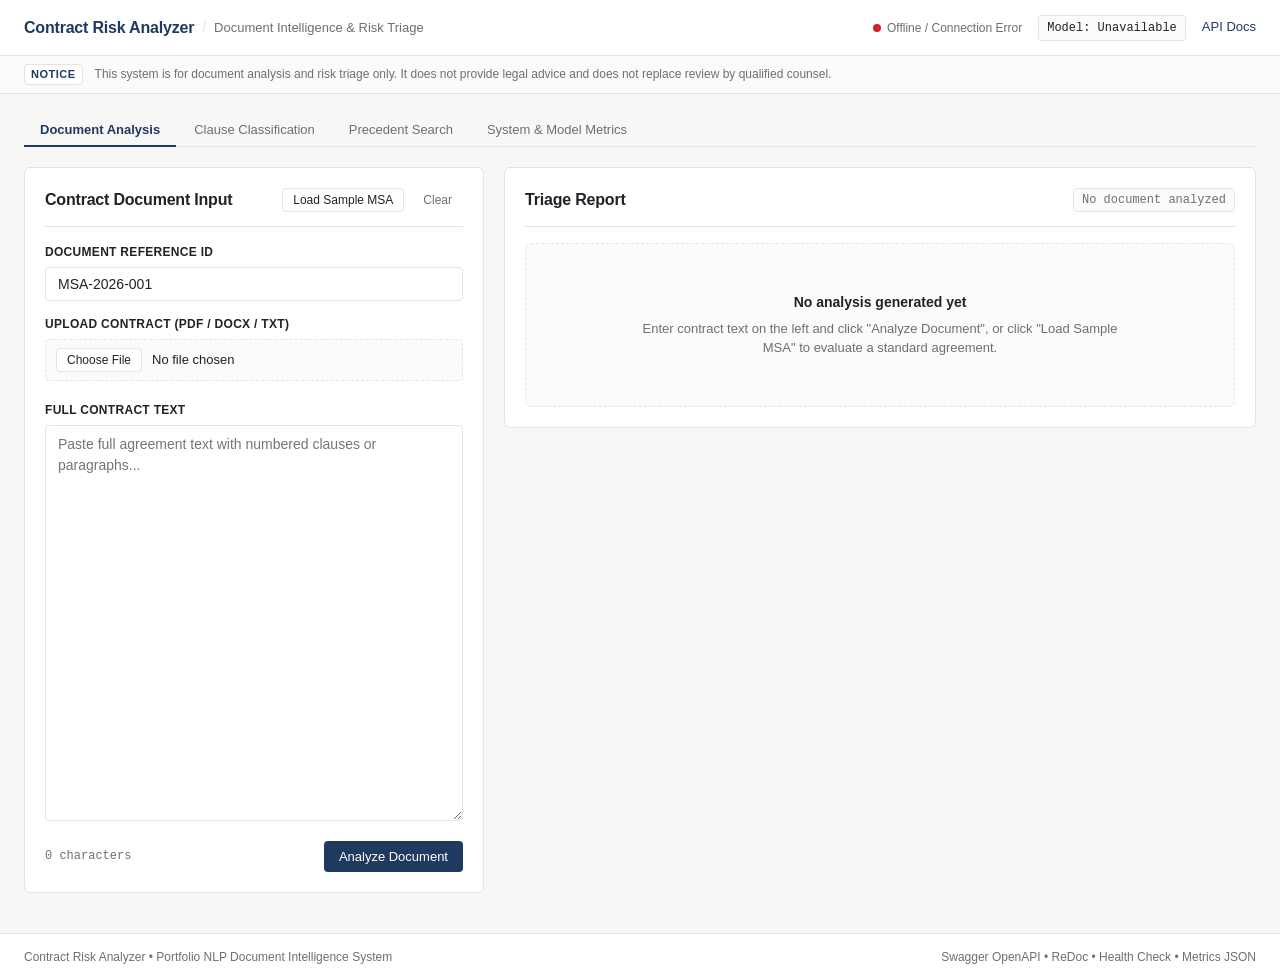
==== src/contract_risk_analyzer/web/index.html @ c6b85122 "Add full-stack legal contract risk analyzer with web UI and document upload" ====
<!DOCTYPE html>
<html lang="en">
<head>
  <meta charset="UTF-8">
  <meta name="viewport" content="width=device-width, initial-scale=1.0">
  <title>Contract Risk Analyzer — Document Intelligence & Risk Triage</title>
  <link rel="stylesheet" href="styles.css">
</head>
<body>
  <header class="app-header">
    <div class="header-inner">
      <div class="brand">
        <span class="brand-title">Contract Risk Analyzer</span>
        <span class="brand-separator">/</span>
        <span class="brand-subtitle">Document Intelligence & Risk Triage</span>
      </div>
      <div class="header-meta">
        <div class="status-indicator">
          <span class="status-dot operational" id="status-dot"></span>
          <span class="status-text" id="status-text">Connecting...</span>
        </div>
        <div class="model-badge" id="model-badge">Model: Checking...</div>
        <a href="/docs" target="_blank" class="nav-link">API Docs</a>
      </div>
    </div>
  </header>

  <div class="notice-bar" id="notice-bar">
    <div class="notice-content">
      <span class="notice-label">Notice</span>
      <span class="notice-text" id="disclaimer-text">This system is for document analysis and risk triage only. It does not provide legal advice and does not replace review by qualified counsel.</span>
      <span class="demo-badge hidden" id="demo-mode-badge">Demo mode — mock model</span>
    </div>
  </div>

  <main class="app-container">
    <nav class="tab-nav">
      <button class="tab-btn active" data-tab="tab-document">Document Analysis</button>
      <button class="tab-btn" data-tab="tab-clause">Clause Classification</button>
      <button class="tab-btn" data-tab="tab-search">Precedent Search</button>
      <button class="tab-btn" data-tab="tab-metrics">System & Model Metrics</button>
    </nav>

    <!-- Tab 1: Document Analysis -->
    <section class="tab-panel active" id="tab-document">
      <div class="workspace-grid">
        <div class="input-panel">
          <div class="panel-header">
            <h2 class="panel-title">Contract Document Input</h2>
            <div class="panel-actions">
              <button class="btn btn-secondary btn-sm" id="btn-load-sample-doc">Load Sample MSA</button>
              <button class="btn btn-ghost btn-sm" id="btn-clear-doc">Clear</button>
            </div>
          </div>
          <div class="form-group">
            <label for="doc-id-input" class="form-label">Document Reference ID</label>
            <input type="text" id="doc-id-input" class="form-control" value="MSA-2026-001" placeholder="e.g. CONTRACT-001">
          </div>
          <div class="form-group upload-group">
            <label for="contract-file-input" class="form-label">Upload Contract (PDF / DOCX / TXT)</label>
            <div class="upload-control-row">
              <input type="file" id="contract-file-input" class="file-input" accept=".pdf,.docx,.txt">
              <span class="upload-status" id="upload-status"></span>
            </div>
          </div>
          <div class="form-group">
            <label for="doc-text-input" class="form-label">Full Contract Text</label>
            <textarea id="doc-text-input" class="form-control text-area" rows="18" placeholder="Paste full agreement text with numbered clauses or paragraphs..."></textarea>
          </div>
          <div class="panel-footer">
            <span class="char-count" id="doc-char-count">0 characters</span>
            <button class="btn btn-primary" id="btn-analyze-doc">Analyze Document</button>
          </div>
        </div>

        <div class="results-panel" id="doc-results-container">
          <div class="panel-header">
            <h2 class="panel-title">Triage Report</h2>
            <span class="meta-tag" id="doc-report-id">No document analyzed</span>
          </div>

          <div class="empty-state" id="doc-empty-state">
            <p class="empty-title">No analysis generated yet</p>
            <p class="empty-desc">Enter contract text on the left and click "Analyze Document", or click "Load Sample MSA" to evaluate a standard agreement.</p>
          </div>

          <div class="results-content hidden" id="doc-results-content">
            <div class="summary-box" id="doc-summary-text"></div>

            <div class="score-card-grid">
              <div class="metric-card">
                <div class="metric-label">Overall Risk Score</div>
                <div class="metric-value-wrap">
                  <span class="metric-value" id="doc-risk-score">0.0</span>
                  <span class="metric-scale">/ 100</span>
                </div>
                <div class="risk-meter-bar">
                  <div class="risk-meter-fill" id="doc-risk-meter"></div>
                </div>
              </div>
              <div class="metric-card">
                <div class="metric-label">Clauses Evaluated</div>
                <div class="metric-value" id="doc-clause-count">0</div>
                <div class="metric-sub">Segmented provisions</div>
              </div>
              <div class="metric-card">
                <div class="metric-label">Risk Flags Identified</div>
                <div class="metric-value" id="doc-flags-count">0</div>
                <div class="metric-sub">Requires triage</div>
              </div>
            </div>

            <div class="severity-summary">
              <div class="severity-badge-card sev-critical">
                <span class="sev-name">Critical</span>
                <span class="sev-count" id="sev-critical-count">0</span>
              </div>
              <div class="severity-badge-card sev-high">
                <span class="sev-name">High</span>
                <span class="sev-count" id="sev-high-count">0</span>
              </div>
              <div class="severity-badge-card sev-medium">
                <span class="sev-name">Medium</span>
                <span class="sev-count" id="sev-medium-count">0</span>
              </div>
              <div class="severity-badge-card sev-low">
                <span class="sev-name">Low</span>
                <span class="sev-count" id="sev-low-count">0</span>
              </div>
            </div>

            <div class="section-block">
              <h3 class="section-title">Recommendations</h3>
              <ul class="recommendation-list" id="doc-recommendations"></ul>
            </div>

            <div class="section-block">
              <h3 class="section-title">Detected Risk Flags</h3>
              <div class="table-wrap">
                <table class="data-table" id="flags-table">
                  <thead>
                    <tr>
                      <th>Flag ID</th>
                      <th>Clause Ref</th>
                      <th>Severity</th>
                      <th>Flag Type</th>
                      <th>Reason</th>
                      <th>Evidence Snippet</th>
                    </tr>
                  </thead>
                  <tbody id="flags-table-body"></tbody>
                </table>
              </div>
            </div>

            <div class="section-block">
              <h3 class="section-title">Clause Taxonomy Breakdown</h3>
              <div class="table-wrap">
                <table class="data-table" id="taxonomy-table">
                  <thead>
                    <tr>
                      <th>Clause Classification</th>
                      <th>Occurrences</th>
                    </tr>
                  </thead>
                  <tbody id="taxonomy-table-body"></tbody>
                </table>
              </div>
            </div>
          </div>
        </div>
      </div>
    </section>

    <!-- Tab 2: Clause Classification -->
    <section class="tab-panel" id="tab-clause">
      <div class="workspace-grid single-column">
        <div class="card">
          <div class="card-header">
            <h2 class="section-title">Single Clause Classification & Risk Flagging</h2>
            <div class="clause-presets">
              <span class="preset-label">Load preset:</span>
              <button class="btn btn-secondary btn-sm" id="preset-term">Termination</button>
              <button class="btn btn-secondary btn-sm" id="preset-indem">Indemnification</button>
              <button class="btn btn-secondary btn-sm" id="preset-liab">Liability</button>
              <button class="btn btn-secondary btn-sm" id="preset-law">Governing Law</button>
              <button class="btn btn-secondary btn-sm" id="preset-assign">Assignment</button>
            </div>
          </div>
          <div class="card-body">
            <div class="form-group">
              <label for="clause-text-input" class="form-label">Clause Text</label>
              <textarea id="clause-text-input" class="form-control text-area" rows="5" placeholder="Enter an individual contract provision or clause..."></textarea>
            </div>
            <div class="card-actions">
              <button class="btn btn-primary" id="btn-analyze-clause">Analyze Clause</button>
              <button class="btn btn-ghost" id="btn-clear-clause">Clear</button>
            </div>
          </div>
        </div>

        <div class="card hidden" id="clause-result-card">
          <div class="card-header">
            <h2 class="section-title">Classification Result</h2>
            <span class="meta-tag" id="clause-model-tag">Model: tfidf_logistic_regression</span>
          </div>
          <div class="card-body">
            <div class="classification-hero">
              <div class="classification-main">
                <div class="label-heading">Primary Predicted Category</div>
                <div class="predicted-label-text" id="clause-predicted-label">—</div>
              </div>
              <div class="classification-confidence">
                <div class="label-heading">Confidence Score</div>
                <div class="confidence-value" id="clause-confidence-val">0.0%</div>
                <div class="confidence-bar-bg">
                  <div class="confidence-bar-fill" id="clause-confidence-bar"></div>
                </div>
              </div>
            </div>

            <div class="section-block">
              <h3 class="section-title">Top Candidate Predictions</h3>
              <div class="table-wrap">
                <table class="data-table">
                  <thead>
                    <tr>
                      <th>Rank</th>
                      <th>Clause Category</th>
                      <th>Probability Score</th>
                    </tr>
                  </thead>
                  <tbody id="clause-topk-body"></tbody>
                </table>
              </div>
            </div>

            <div class="section-block">
              <h3 class="section-title">Triggered Risk Flags</h3>
              <div id="clause-risk-flags-container"></div>
            </div>
          </div>
        </div>
      </div>
    </section>

    <!-- Tab 3: Precedent Search -->
    <section class="tab-panel" id="tab-search">
      <div class="workspace-grid single-column">
        <div class="card">
          <div class="card-header">
            <h2 class="section-title">Precedent & Clause Semantic Search</h2>
          </div>
          <div class="card-body">
            <div class="search-bar-row">
              <div class="form-group flex-1">
                <label for="search-query-input" class="form-label">Search Query or Clause Concept</label>
                <input type="text" id="search-query-input" class="form-control" placeholder="e.g. supplier shall indemnify and hold harmless customer from third-party claims">
              </div>
              <div class="form-group select-group">
                <label for="search-topk-input" class="form-label">Top Results</label>
                <select id="search-topk-input" class="form-control">
                  <option value="3">3 results</option>
                  <option value="5" selected>5 results</option>
                  <option value="10">10 results</option>
                </select>
              </div>
              <div class="search-btn-wrap">
                <button class="btn btn-primary" id="btn-run-search">Search Precedents</button>
              </div>
            </div>
            <div class="search-presets">
              <span class="preset-label">Sample queries:</span>
              <button class="btn btn-ghost btn-sm" id="search-preset-1">Indemnity obligations</button>
              <button class="btn btn-ghost btn-sm" id="search-preset-2">Termination notice period</button>
              <button class="btn btn-ghost btn-sm" id="search-preset-3">Governing jurisdiction</button>
            </div>
          </div>
        </div>

        <div class="card hidden" id="search-results-card">
          <div class="card-header">
            <h2 class="section-title">Search Results</h2>
            <span class="meta-tag" id="search-results-count">0 items</span>
          </div>
          <div class="card-body">
            <div class="results-list" id="search-results-list"></div>
          </div>
        </div>
      </div>
    </section>

    <!-- Tab 4: System & Model Metrics -->
    <section class="tab-panel" id="tab-metrics">
      <div class="workspace-grid single-column">
        <div class="card">
          <div class="card-header">
            <h2 class="section-title">Runtime API Performance</h2>
            <button class="btn btn-secondary btn-sm" id="btn-refresh-metrics">Refresh Metrics</button>
          </div>
          <div class="card-body">
            <div class="metric-card-grid">
              <div class="metric-card">
                <div class="metric-label">Analyzed Clauses</div>
                <div class="metric-value" id="rt-analyzed-clauses">0</div>
                <div class="metric-sub">Cumulative count</div>
              </div>
              <div class="metric-card">
                <div class="metric-label">Analyzed Documents</div>
                <div class="metric-value" id="rt-analyzed-docs">0</div>
                <div class="metric-sub">Cumulative count</div>
              </div>
              <div class="metric-card">
                <div class="metric-label">Average Latency</div>
                <div class="metric-value-wrap">
                  <span class="metric-value" id="rt-avg-latency">0.0</span>
                  <span class="metric-scale">ms</span>
                </div>
                <div class="metric-sub">Processing time</div>
              </div>
              <div class="metric-card">
                <div class="metric-label">Total Risk Flags Detected</div>
                <div class="metric-value" id="rt-risk-flags">0</div>
                <div class="metric-sub">Triggered rules</div>
              </div>
            </div>
          </div>
        </div>

        <div class="card">
          <div class="card-header">
            <h2 class="section-title">LexGLUE LEDGAR Baseline Benchmark (Real Local Evaluation)</h2>
            <span class="meta-tag">Evaluated on 10,000 Test Provisions</span>
          </div>
          <div class="card-body">
            <p class="benchmark-desc">
              Trained on the LexGLUE LEDGAR contract provision dataset containing 60,000+ provisions across 100 clause categories using TF-IDF feature extraction with unigrams and bigrams, balanced class weighting, and Logistic Regression.
            </p>
            <div class="metric-card-grid">
              <div class="metric-card">
                <div class="metric-label">Test Accuracy</div>
                <div class="metric-value">83.07%</div>
                <div class="metric-sub">Overall classification rate</div>
              </div>
              <div class="metric-card">
                <div class="metric-label">Test Macro F1</div>
                <div class="metric-value">0.7826</div>
                <div class="metric-sub">Unweighted average across 100 classes</div>
              </div>
              <div class="metric-card">
                <div class="metric-label">Test Weighted F1</div>
                <div class="metric-value">0.8332</div>
                <div class="metric-sub">Class-size weighted F1 score</div>
              </div>
              <div class="metric-card">
                <div class="metric-label">Validation Macro F1</div>
                <div class="metric-value">0.7737</div>
                <div class="metric-sub">Split validation checkpoint</div>
              </div>
            </div>

            <div class="section-block">
              <h3 class="section-title">Model Specifications</h3>
              <div class="table-wrap">
                <table class="data-table">
                  <tbody>
                    <tr>
                      <td class="font-medium">Model Architecture</td>
                      <td>TF-IDF Vectorizer (50,000 features, n-gram range 1-2, min_df 2) + Logistic Regression (balanced)</td>
                    </tr>
                    <tr>
                      <td class="font-medium">Training Dataset</td>
                      <td>LexGLUE LEDGAR (US SEC EDGAR contract filings)</td>
                    </tr>
                    <tr>
                      <td class="font-medium">Artifact Path</td>
                      <td><code class="code-ref">models/baseline_tfidf.joblib</code> (42.1 MB)</td>
                    </tr>
                    <tr>
                      <td class="font-medium">Inference Latency</td>
                      <td>~1.8 ms per clause on standard CPU</td>
                    </tr>
                    <tr>
                      <td class="font-medium">Jurisdiction Scope</td>
                      <td>English-language commercial contracts. Not validated for non-English or foreign jurisdictions.</td>
                    </tr>
                  </tbody>
                </table>
              </div>
            </div>
          </div>
        </div>
      </div>
    </section>
  </main>

  <footer class="app-footer">
    <div class="footer-inner">
      <span>Contract Risk Analyzer &bull; Portfolio NLP Document Intelligence System</span>
      <span class="footer-links">
        <a href="/docs" target="_blank">Swagger OpenAPI</a> &bull;
        <a href="/redoc" target="_blank">ReDoc</a> &bull;
        <a href="/health" target="_blank">Health Check</a> &bull;
        <a href="/metrics" target="_blank">Metrics JSON</a>
      </span>
    </div>
  </footer>

  <script src="app.js"></script>
</body>
</html>
---- src/contract_risk_analyzer/web/styles.css ----
:root {
  --background: #F7F7F5;
  --surface: #FFFFFF;
  --surface-alt: #FBFBFA;
  --border: #E4E4E0;
  --border-subtle: #ECECE8;
  --text: #1F2328;
  --text-muted: #6B6F76;
  --primary: #1F3A5F;
  --primary-hover: #17304F;
  --font-sans: -apple-system, "Segoe UI", Roboto, "Helvetica Neue", Arial, sans-serif;
  --font-mono: ui-monospace, "SF Mono", Consolas, monospace;
  --radius: 6px;
  --radius-sm: 4px;
  
  /* Severity Colors (Subtle, accessible, enterprise) */
  --sev-critical-bg: #FFEBE9;
  --sev-critical-text: #A40E26;
  --sev-critical-border: #FF8182;
  
  --sev-high-bg: #FFF8C5;
  --sev-high-text: #9A6700;
  --sev-high-border: #D4A72C;

  --sev-medium-bg: #DDF4FF;
  --sev-medium-text: #0969DA;
  --sev-medium-border: #54AEFF;

  --sev-low-bg: #DAFBE1;
  --sev-low-text: #1A7F37;
  --sev-low-border: #4AC26B;
}

*, *::before, *::after {
  box-sizing: border-box;
  margin: 0;
  padding: 0;
}

body {
  font-family: var(--font-sans);
  font-size: 14px;
  line-height: 1.5;
  color: var(--text);
  background-color: var(--background);
  min-height: 100vh;
  display: flex;
  flex-direction: column;
  -webkit-font-smoothing: antialiased;
}

/* Header */
.app-header {
  background-color: var(--surface);
  border-bottom: 1px solid var(--border);
  padding: 0 24px;
  height: 56px;
  display: flex;
  align-items: center;
}

.header-inner {
  width: 100%;
  max-width: 1400px;
  margin: 0 auto;
  display: flex;
  align-items: center;
  justify-content: space-between;
}

.brand {
  display: flex;
  align-items: center;
  gap: 8px;
}

.brand-title {
  font-size: 16px;
  font-weight: 600;
  color: var(--primary);
  letter-spacing: -0.2px;
}

.brand-separator {
  color: var(--border);
}

.brand-subtitle {
  font-size: 13px;
  color: var(--text-muted);
}

.header-meta {
  display: flex;
  align-items: center;
  gap: 16px;
}

.status-indicator {
  display: flex;
  align-items: center;
  gap: 6px;
  font-size: 12px;
  color: var(--text-muted);
}

.status-dot {
  width: 8px;
  height: 8px;
  border-radius: 50%;
  background-color: #9CA3AF;
}

.status-dot.operational {
  background-color: #1A7F37;
}

.status-dot.error {
  background-color: #CF222E;
}

.model-badge {
  font-family: var(--font-mono);
  font-size: 12px;
  padding: 3px 8px;
  background-color: var(--surface-alt);
  border: 1px solid var(--border);
  border-radius: var(--radius-sm);
  color: var(--text);
}

.nav-link {
  font-size: 13px;
  font-weight: 500;
  color: var(--primary);
  text-decoration: none;
  border-bottom: 1px solid transparent;
  transition: border-color 150ms ease;
}

.nav-link:hover {
  border-bottom-color: var(--primary);
}

/* Notice Bar */
.notice-bar {
  background-color: var(--surface-alt);
  border-bottom: 1px solid var(--border);
  padding: 8px 24px;
}

.notice-content {
  max-width: 1400px;
  margin: 0 auto;
  display: flex;
  align-items: center;
  gap: 12px;
  font-size: 12px;
  color: var(--text-muted);
}

.notice-label {
  font-weight: 600;
  text-transform: uppercase;
  font-size: 11px;
  letter-spacing: 0.5px;
  color: var(--primary);
  background-color: var(--surface);
  border: 1px solid var(--border);
  padding: 1px 6px;
  border-radius: var(--radius-sm);
}

.notice-text {
  flex: 1;
}

.demo-badge {
  font-size: 11px;
  font-weight: 600;
  padding: 2px 8px;
  background-color: var(--sev-high-bg);
  color: var(--sev-high-text);
  border: 1px solid var(--sev-high-border);
  border-radius: var(--radius-sm);
}

/* Container */
.app-container {
  max-width: 1400px;
  width: 100%;
  margin: 0 auto;
  padding: 20px 24px 40px;
  flex: 1;
}

/* Tabs */
.tab-nav {
  display: flex;
  gap: 2px;
  border-bottom: 1px solid var(--border);
  margin-bottom: 20px;
}

.tab-btn {
  background: none;
  border: none;
  padding: 8px 16px;
  font-family: var(--font-sans);
  font-size: 13px;
  font-weight: 500;
  color: var(--text-muted);
  cursor: pointer;
  border-bottom: 2px solid transparent;
  margin-bottom: -1px;
  transition: color 150ms ease, border-color 150ms ease;
}

.tab-btn:hover {
  color: var(--text);
}

.tab-btn.active {
  color: var(--primary);
  font-weight: 600;
  border-bottom-color: var(--primary);
}

.tab-panel {
  display: none;
}

.tab-panel.active {
  display: block;
}

/* Layout Grids */
.workspace-grid {
  display: grid;
  grid-template-columns: 460px 1fr;
  gap: 20px;
  align-items: start;
}

.workspace-grid.single-column {
  grid-template-columns: 1fr;
}

/* Panels & Cards */
.input-panel,
.results-panel,
.card {
  background-color: var(--surface);
  border: 1px solid var(--border);
  border-radius: var(--radius);
  padding: 20px;
}

.panel-header,
.card-header {
  display: flex;
  align-items: center;
  justify-content: space-between;
  padding-bottom: 14px;
  border-bottom: 1px solid var(--border);
  margin-bottom: 16px;
}

.panel-title,
.section-title {
  font-size: 16px;
  font-weight: 600;
  color: var(--text);
  letter-spacing: -0.2px;
}

.panel-actions {
  display: flex;
  gap: 8px;
}

.panel-footer {
  display: flex;
  align-items: center;
  justify-content: space-between;
  margin-top: 14px;
}

.char-count {
  font-size: 12px;
  color: var(--text-muted);
  font-family: var(--font-mono);
  font-variant-numeric: tabular-nums;
}

/* Forms */
.form-group {
  margin-bottom: 14px;
}

/* Upload Control */
.upload-group {
  margin-bottom: 14px;
}

.upload-control-row {
  display: flex;
  flex-direction: column;
  gap: 6px;
}

.file-input {
  font-family: var(--font-sans);
  font-size: 13px;
  color: var(--text);
  background-color: var(--surface-alt);
  border: 1px dashed var(--border);
  border-radius: var(--radius-sm);
  padding: 8px 10px;
  cursor: pointer;
  transition: border-color 150ms ease, background-color 150ms ease;
}

.file-input:hover {
  border-color: var(--primary);
  background-color: #F3F3F0;
}

.file-input::file-selector-button {
  font-family: var(--font-sans);
  font-size: 12px;
  font-weight: 500;
  padding: 4px 10px;
  border-radius: var(--radius-sm);
  border: 1px solid var(--border);
  background-color: var(--surface);
  color: var(--text);
  cursor: pointer;
  margin-right: 10px;
  transition: background-color 150ms ease;
}

.file-input::file-selector-button:hover {
  background-color: var(--surface-alt);
}

.upload-status {
  font-size: 12px;
  font-family: var(--font-mono);
  font-variant-numeric: tabular-nums;
  display: inline-block;
}

.upload-status.loading {
  color: var(--primary);
}

.upload-status.success {
  color: var(--sev-low-text);
  font-weight: 500;
}

.upload-status.error {
  color: var(--sev-critical-text);
  font-weight: 500;
}

.form-label {
  display: block;
  font-size: 12px;
  font-weight: 600;
  color: var(--text);
  margin-bottom: 6px;
  text-transform: uppercase;
  letter-spacing: 0.3px;
}

.form-control {
  width: 100%;
  font-family: var(--font-sans);
  font-size: 14px;
  padding: 8px 12px;
  border: 1px solid var(--border);
  border-radius: var(--radius-sm);
  background-color: var(--surface);
  color: var(--text);
  transition: border-color 150ms ease;
}

.form-control:focus {
  outline: none;
  border-color: var(--primary);
}

.text-area {
  resize: vertical;
  line-height: 1.5;
  font-family: var(--font-sans);
}

/* Buttons */
.btn {
  display: inline-flex;
  align-items: center;
  justify-content: center;
  font-family: var(--font-sans);
  font-size: 13px;
  font-weight: 500;
  padding: 7px 14px;
  border-radius: var(--radius-sm);
  cursor: pointer;
  border: 1px solid transparent;
  transition: background-color 150ms ease, border-color 150ms ease, color 150ms ease;
  white-space: nowrap;
}

.btn-primary {
  background-color: var(--primary);
  color: #FFFFFF;
}

.btn-primary:hover {
  background-color: var(--primary-hover);
}

.btn-primary:disabled {
  background-color: #9CA3AF;
  cursor: not-allowed;
}

.btn-secondary {
  background-color: var(--surface);
  border-color: var(--border);
  color: var(--text);
}

.btn-secondary:hover {
  background-color: var(--surface-alt);
  border-color: #D0D0CB;
}

.btn-ghost {
  background-color: transparent;
  color: var(--text-muted);
}

.btn-ghost:hover {
  color: var(--text);
  background-color: var(--surface-alt);
}

.btn-sm {
  padding: 4px 10px;
  font-size: 12px;
}

/* Meta Tag */
.meta-tag {
  font-size: 12px;
  font-family: var(--font-mono);
  color: var(--text-muted);
  background-color: var(--surface-alt);
  padding: 2px 8px;
  border: 1px solid var(--border);
  border-radius: var(--radius-sm);
}

/* Empty State */
.empty-state {
  padding: 48px 24px;
  text-align: center;
  border: 1px dashed var(--border);
  border-radius: var(--radius);
  background-color: var(--surface-alt);
}

.empty-title {
  font-weight: 600;
  margin-bottom: 6px;
  color: var(--text);
}

.empty-desc {
  font-size: 13px;
  color: var(--text-muted);
  max-width: 480px;
  margin: 0 auto;
}

/* Metric Cards */
.score-card-grid {
  display: grid;
  grid-template-columns: repeat(3, 1fr);
  gap: 12px;
  margin-bottom: 16px;
}

.metric-card-grid {
  display: grid;
  grid-template-columns: repeat(4, 1fr);
  gap: 12px;
  margin-bottom: 20px;
}

.metric-card {
  background-color: var(--surface-alt);
  border: 1px solid var(--border);
  border-radius: var(--radius-sm);
  padding: 14px;
}

.metric-label {
  font-size: 12px;
  color: var(--text-muted);
  margin-bottom: 6px;
}

.metric-value-wrap {
  display: flex;
  align-items: baseline;
  gap: 4px;
}

.metric-value {
  font-size: 22px;
  font-weight: 600;
  color: var(--text);
  font-family: var(--font-mono);
  font-variant-numeric: tabular-nums;
  line-height: 1.2;
}

.metric-scale {
  font-size: 13px;
  color: var(--text-muted);
}

.metric-sub {
  font-size: 11px;
  color: var(--text-muted);
  margin-top: 4px;
}

.risk-meter-bar {
  margin-top: 8px;
  height: 6px;
  background-color: var(--border);
  border-radius: 3px;
  overflow: hidden;
}

.risk-meter-fill {
  height: 100%;
  width: 0%;
  background-color: var(--primary);
  transition: width 150ms ease, background-color 150ms ease;
}

/* Severity Badges & Summary */
.severity-summary {
  display: grid;
  grid-template-columns: repeat(4, 1fr);
  gap: 10px;
  margin-bottom: 16px;
}

.severity-badge-card {
  padding: 8px 12px;
  border-radius: var(--radius-sm);
  border: 1px solid transparent;
  display: flex;
  justify-content: space-between;
  align-items: center;
  font-size: 13px;
  font-weight: 500;
}

.severity-badge-card .sev-count {
  font-family: var(--font-mono);
  font-weight: 600;
  font-variant-numeric: tabular-nums;
}

.sev-critical {
  background-color: var(--sev-critical-bg);
  color: var(--sev-critical-text);
  border-color: var(--sev-critical-border);
}

.sev-high {
  background-color: var(--sev-high-bg);
  color: var(--sev-high-text);
  border-color: var(--sev-high-border);
}

.sev-medium {
  background-color: var(--sev-medium-bg);
  color: var(--sev-medium-text);
  border-color: var(--sev-medium-border);
}

.sev-low {
  background-color: var(--sev-low-bg);
  color: var(--sev-low-text);
  border-color: var(--sev-low-border);
}

/* Inline Severity Pill */
.severity-pill {
  display: inline-block;
  font-size: 11px;
  font-weight: 600;
  text-transform: uppercase;
  padding: 2px 6px;
  border-radius: var(--radius-sm);
  letter-spacing: 0.3px;
}

.severity-pill.critical {
  background-color: var(--sev-critical-bg);
  color: var(--sev-critical-text);
  border: 1px solid var(--sev-critical-border);
}

.severity-pill.high {
  background-color: var(--sev-high-bg);
  color: var(--sev-high-text);
  border: 1px solid var(--sev-high-border);
}

.severity-pill.medium {
  background-color: var(--sev-medium-bg);
  color: var(--sev-medium-text);
  border: 1px solid var(--sev-medium-border);
}

.severity-pill.low {
  background-color: var(--sev-low-bg);
  color: var(--sev-low-text);
  border: 1px solid var(--sev-low-border);
}

/* Summary Box */
.summary-box {
  background-color: var(--surface-alt);
  border: 1px solid var(--border);
  border-left: 3px solid var(--primary);
  padding: 12px 14px;
  border-radius: var(--radius-sm);
  margin-bottom: 16px;
  font-size: 13px;
  line-height: 1.5;
  color: var(--text);
}

/* Section Blocks */
.section-block {
  margin-top: 20px;
}

.section-block .section-title {
  margin-bottom: 10px;
}

/* Recommendations */
.recommendation-list {
  list-style: none;
  background-color: var(--surface-alt);
  border: 1px solid var(--border);
  border-radius: var(--radius-sm);
  padding: 12px 16px;
}

.recommendation-list li {
  position: relative;
  padding-left: 16px;
  margin-bottom: 6px;
  font-size: 13px;
  color: var(--text);
}

.recommendation-list li:last-child {
  margin-bottom: 0;
}

.recommendation-list li::before {
  content: "—";
  position: absolute;
  left: 0;
  color: var(--text-muted);
}

/* Tables */
.table-wrap {
  border: 1px solid var(--border);
  border-radius: var(--radius-sm);
  overflow-x: auto;
  background-color: var(--surface);
}

.data-table {
  width: 100%;
  border-collapse: collapse;
  font-size: 13px;
  text-align: left;
}

.data-table th {
  background-color: var(--surface-alt);
  padding: 8px 12px;
  font-size: 12px;
  font-weight: 600;
  color: var(--text-muted);
  border-bottom: 1px solid var(--border);
  text-transform: uppercase;
  letter-spacing: 0.3px;
}

.data-table td {
  padding: 8px 12px;
  border-bottom: 1px solid var(--border-subtle);
  color: var(--text);
  vertical-align: top;
}

.data-table tr:last-child td {
  border-bottom: none;
}

.font-medium {
  font-weight: 500;
}

.code-ref {
  font-family: var(--font-mono);
  font-size: 12px;
  background-color: var(--surface-alt);
  padding: 2px 4px;
  border-radius: 3px;
  border: 1px solid var(--border);
}

.evidence-text {
  font-family: var(--font-mono);
  font-size: 12px;
  background-color: #F8F9FA;
  padding: 4px 6px;
  border-radius: 3px;
  color: #24292F;
  border: 1px solid var(--border);
  display: block;
  max-width: 320px;
  word-break: break-word;
}

/* Tab 2: Single Clause */
.clause-presets,
.search-presets {
  display: flex;
  align-items: center;
  gap: 6px;
  flex-wrap: wrap;
}

.preset-label {
  font-size: 12px;
  color: var(--text-muted);
  margin-right: 2px;
}

.card-actions {
  display: flex;
  gap: 8px;
  margin-top: 12px;
}

.classification-hero {
  display: flex;
  justify-content: space-between;
  align-items: center;
  background-color: var(--surface-alt);
  border: 1px solid var(--border);
  border-radius: var(--radius-sm);
  padding: 16px;
  margin-bottom: 16px;
}

.label-heading {
  font-size: 11px;
  text-transform: uppercase;
  color: var(--text-muted);
  font-weight: 600;
  letter-spacing: 0.3px;
  margin-bottom: 4px;
}

.predicted-label-text {
  font-size: 18px;
  font-weight: 600;
  color: var(--primary);
  font-family: var(--font-mono);
}

.classification-confidence {
  text-align: right;
  min-width: 140px;
}

.confidence-value {
  font-size: 20px;
  font-weight: 600;
  font-family: var(--font-mono);
  font-variant-numeric: tabular-nums;
  color: var(--text);
  margin-bottom: 4px;
}

.confidence-bar-bg {
  width: 100%;
  height: 6px;
  background-color: var(--border);
  border-radius: 3px;
  overflow: hidden;
}

.confidence-bar-fill {
  height: 100%;
  background-color: var(--primary);
  width: 0%;
  transition: width 150ms ease;
}

/* Flag Card */
.flag-card {
  background-color: var(--surface-alt);
  border: 1px solid var(--border);
  border-left: 3px solid var(--border);
  border-radius: var(--radius-sm);
  padding: 12px 14px;
  margin-bottom: 10px;
}

.flag-card.critical {
  border-left-color: var(--sev-critical-border);
}

.flag-card.high {
  border-left-color: var(--sev-high-border);
}

.flag-card.medium {
  border-left-color: var(--sev-medium-border);
}

.flag-card.low {
  border-left-color: var(--sev-low-border);
}

.flag-header {
  display: flex;
  justify-content: space-between;
  align-items: center;
  margin-bottom: 6px;
}

.flag-title-wrap {
  display: flex;
  align-items: center;
  gap: 8px;
}

.flag-type-name {
  font-weight: 600;
  font-size: 13px;
}

.flag-reason {
  font-size: 13px;
  color: var(--text);
  margin-bottom: 6px;
}

/* Tab 3: Precedent Search */
.search-bar-row {
  display: flex;
  gap: 12px;
  align-items: flex-end;
  margin-bottom: 12px;
}

.flex-1 {
  flex: 1;
}

.select-group {
  width: 130px;
}

.search-btn-wrap {
  margin-bottom: 14px;
}

.results-list {
  display: flex;
  flex-direction: column;
  gap: 10px;
}

.search-result-item {
  background-color: var(--surface-alt);
  border: 1px solid var(--border);
  border-radius: var(--radius-sm);
  padding: 12px 14px;
}

.result-item-header {
  display: flex;
  justify-content: space-between;
  align-items: center;
  margin-bottom: 8px;
}

.result-id {
  font-family: var(--font-mono);
  font-size: 12px;
  color: var(--text-muted);
}

.result-score {
  font-family: var(--font-mono);
  font-size: 12px;
  font-weight: 600;
  color: var(--primary);
  background-color: var(--surface);
  border: 1px solid var(--border);
  padding: 1px 6px;
  border-radius: 3px;
}

.result-item-text {
  font-size: 13px;
  line-height: 1.5;
  color: var(--text);
}

/* Tab 4: Metrics */
.benchmark-desc {
  font-size: 13px;
  color: var(--text-muted);
  margin-bottom: 16px;
  line-height: 1.5;
}

/* Footer */
.app-footer {
  background-color: var(--surface);
  border-top: 1px solid var(--border);
  padding: 14px 24px;
  margin-top: auto;
}

.footer-inner {
  max-width: 1400px;
  margin: 0 auto;
  display: flex;
  justify-content: space-between;
  align-items: center;
  font-size: 12px;
  color: var(--text-muted);
}

.footer-links a {
  color: var(--text-muted);
  text-decoration: none;
  transition: color 150ms ease;
}

.footer-links a:hover {
  color: var(--primary);
}

/* Spinner & Utility */
.hidden {
  display: none !important;
}

.spinner {
  display: inline-block;
  width: 14px;
  height: 14px;
  border: 2px solid rgba(255, 255, 255, 0.3);
  border-radius: 50%;
  border-top-color: #FFFFFF;
  animation: spin 0.8s linear infinite;
  margin-right: 6px;
}

.btn-secondary .spinner {
  border-color: rgba(31, 35, 40, 0.2);
  border-top-color: var(--text);
}

@keyframes spin {
  to {
    transform: rotate(360deg);
  }
}

/* Responsive */
@media (max-width: 960px) {
  .workspace-grid {
    grid-template-columns: 1fr;
  }
  .score-card-grid,
  .metric-card-grid,
  .severity-summary {
    grid-template-columns: repeat(2, 1fr);
  }
  .search-bar-row {
    flex-direction: column;
    align-items: stretch;
  }
}
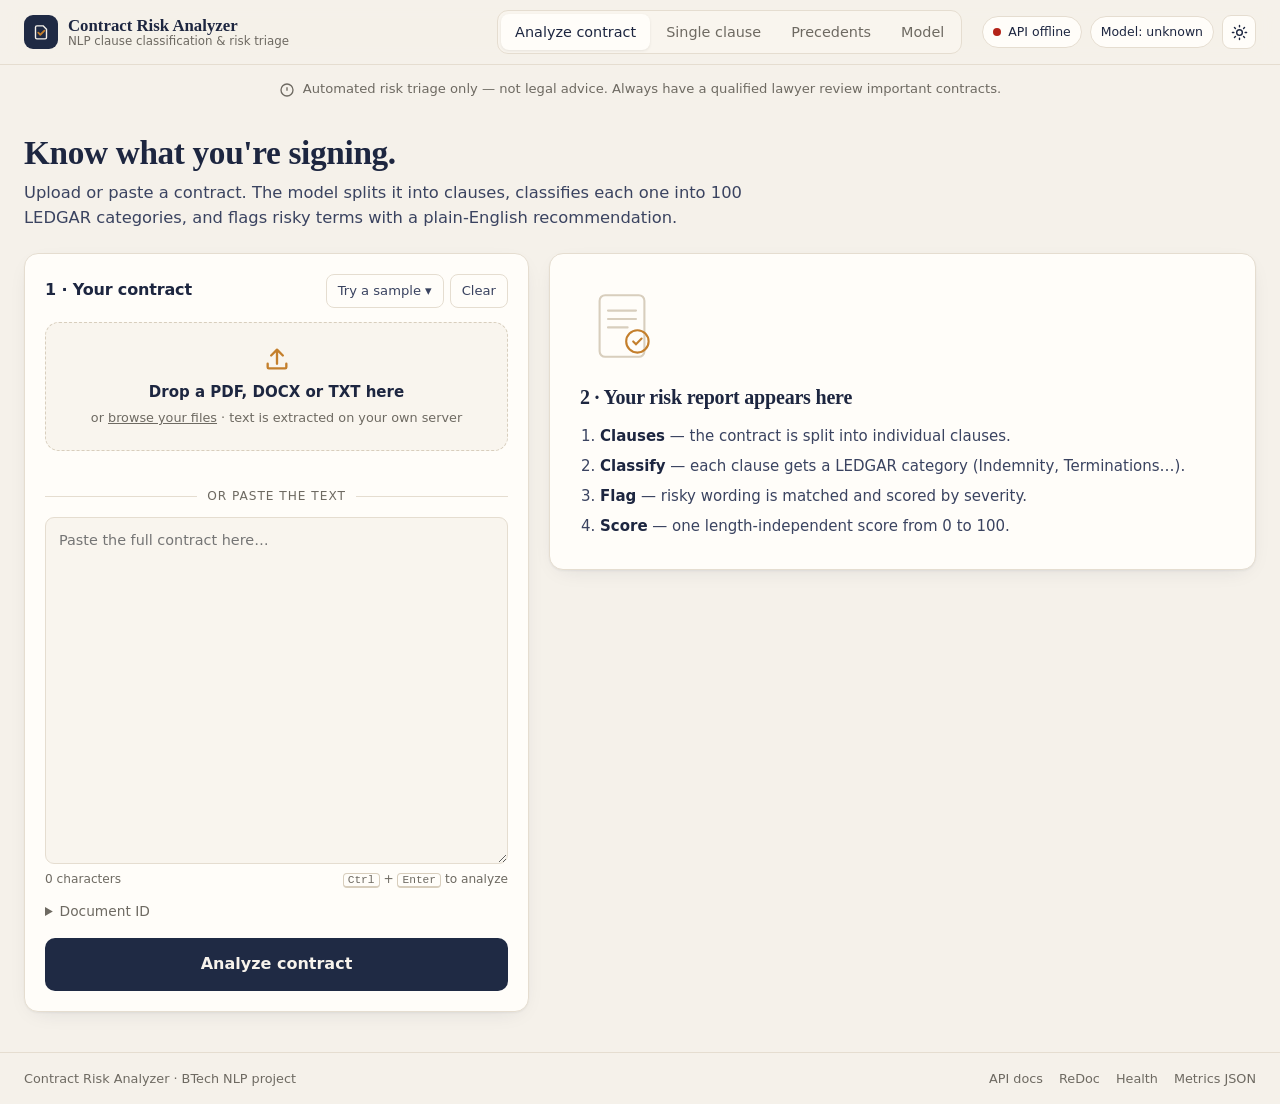
==== commit c390e00b: "ui-changes" ====
--- a/src/contract_risk_analyzer/web/index.html
+++ b/src/contract_risk_analyzer/web/index.html
@@ -1,170 +1,214 @@
 <!DOCTYPE html>
 <html lang="en">
 <head>
-  <meta charset="UTF-8">
-  <meta name="viewport" content="width=device-width, initial-scale=1.0">
-  <title>Contract Risk Analyzer — Document Intelligence & Risk Triage</title>
-  <link rel="stylesheet" href="styles.css">
+  <meta charset="UTF-8" />
+  <meta name="viewport" content="width=device-width, initial-scale=1.0" />
+  <title>Contract Risk Analyzer — NLP Risk Triage</title>
+  <meta name="description" content="Upload a contract and get an NLP-based clause classification and risk triage report." />
+  <link rel="icon" href="data:image/svg+xml,%3Csvg xmlns='http://www.w3.org/2000/svg' viewBox='0 0 32 32'%3E%3Crect width='32' height='32' rx='8' fill='%231f2a44'/%3E%3Cpath d='M10 8h9l5 5v11a2 2 0 0 1-2 2H10a2 2 0 0 1-2-2V10a2 2 0 0 1 2-2z' fill='none' stroke='%23f4efe6' stroke-width='2'/%3E%3Cpath d='M12 17l3 3 6-6' fill='none' stroke='%23e0a458' stroke-width='2.4' stroke-linecap='round' stroke-linejoin='round'/%3E%3C/svg%3E" />
+  <link rel="stylesheet" href="styles.css" />
 </head>
 <body>
-  <header class="app-header">
-    <div class="header-inner">
-      <div class="brand">
-        <span class="brand-title">Contract Risk Analyzer</span>
-        <span class="brand-separator">/</span>
-        <span class="brand-subtitle">Document Intelligence & Risk Triage</span>
-      </div>
-      <div class="header-meta">
-        <div class="status-indicator">
-          <span class="status-dot operational" id="status-dot"></span>
-          <span class="status-text" id="status-text">Connecting...</span>
-        </div>
-        <div class="model-badge" id="model-badge">Model: Checking...</div>
-        <a href="/docs" target="_blank" class="nav-link">API Docs</a>
+  <a class="skip-link" href="#main">Skip to content</a>
+
+  <!-- ============================ HEADER ============================ -->
+  <header class="topbar">
+    <div class="topbar-inner">
+      <a class="brand" href="/" aria-label="Contract Risk Analyzer home">
+        <span class="brand-mark" aria-hidden="true">
+          <svg viewBox="0 0 32 32"><path d="M10 7h9l5 5v12a2 2 0 0 1-2 2H10a2 2 0 0 1-2-2V9a2 2 0 0 1 2-2z"/><path class="tick" d="M12 17l3 3 6-6"/></svg>
+        </span>
+        <span class="brand-text">
+          <strong>Contract Risk Analyzer</strong>
+          <small>NLP clause classification &amp; risk triage</small>
+        </span>
+      </a>
+
+      <nav class="tabs" role="tablist" aria-label="Sections">
+        <button class="tab is-active" role="tab" id="tabbtn-document" aria-controls="tab-document" aria-selected="true" data-tab="tab-document">Analyze contract</button>
+        <button class="tab" role="tab" id="tabbtn-clause" aria-controls="tab-clause" aria-selected="false" data-tab="tab-clause" tabindex="-1">Single clause</button>
+        <button class="tab" role="tab" id="tabbtn-search" aria-controls="tab-search" aria-selected="false" data-tab="tab-search" tabindex="-1">Precedents</button>
+        <button class="tab" role="tab" id="tabbtn-metrics" aria-controls="tab-metrics" aria-selected="false" data-tab="tab-metrics" tabindex="-1">Model</button>
+      </nav>
+
+      <div class="topbar-status">
+        <span class="status-pill" id="status-pill" title="API status">
+          <span class="dot" id="status-dot"></span><span id="status-text">Connecting…</span>
+        </span>
+        <span class="model-pill" id="model-badge" title="Active model">Model: checking…</span>
+        <button class="icon-btn" id="theme-toggle" type="button" aria-label="Toggle dark mode" title="Toggle dark mode">
+          <svg class="i-sun" viewBox="0 0 24 24"><circle cx="12" cy="12" r="4"/><path d="M12 2v2M12 20v2M4.9 4.9l1.4 1.4M17.7 17.7l1.4 1.4M2 12h2M20 12h2M4.9 19.1l1.4-1.4M17.7 6.3l1.4-1.4"/></svg>
+          <svg class="i-moon" viewBox="0 0 24 24"><path d="M21 12.8A9 9 0 1 1 11.2 3a7 7 0 0 0 9.8 9.8z"/></svg>
+        </button>
       </div>
     </div>
   </header>
 
-  <div class="notice-bar" id="notice-bar">
-    <div class="notice-content">
-      <span class="notice-label">Notice</span>
-      <span class="notice-text" id="disclaimer-text">This system is for document analysis and risk triage only. It does not provide legal advice and does not replace review by qualified counsel.</span>
-      <span class="demo-badge hidden" id="demo-mode-badge">Demo mode — mock model</span>
-    </div>
+  <div class="notice" id="notice-bar" role="note">
+    <svg viewBox="0 0 24 24" aria-hidden="true"><circle cx="12" cy="12" r="9"/><path d="M12 8v5M12 16h.01"/></svg>
+    <span id="disclaimer-text">Automated risk triage only — not legal advice. Always have a qualified lawyer review important contracts.</span>
+    <span class="demo-badge" id="demo-mode-badge" hidden>Demo mode · mock model</span>
   </div>
 
-  <main class="app-container">
-    <nav class="tab-nav">
-      <button class="tab-btn active" data-tab="tab-document">Document Analysis</button>
-      <button class="tab-btn" data-tab="tab-clause">Clause Classification</button>
-      <button class="tab-btn" data-tab="tab-search">Precedent Search</button>
-      <button class="tab-btn" data-tab="tab-metrics">System & Model Metrics</button>
-    </nav>
-
-    <!-- Tab 1: Document Analysis -->
-    <section class="tab-panel active" id="tab-document">
-      <div class="workspace-grid">
-        <div class="input-panel">
-          <div class="panel-header">
-            <h2 class="panel-title">Contract Document Input</h2>
-            <div class="panel-actions">
-              <button class="btn btn-secondary btn-sm" id="btn-load-sample-doc">Load Sample MSA</button>
-              <button class="btn btn-ghost btn-sm" id="btn-clear-doc">Clear</button>
-            </div>
-          </div>
-          <div class="form-group">
-            <label for="doc-id-input" class="form-label">Document Reference ID</label>
-            <input type="text" id="doc-id-input" class="form-control" value="MSA-2026-001" placeholder="e.g. CONTRACT-001">
-          </div>
-          <div class="form-group upload-group">
-            <label for="contract-file-input" class="form-label">Upload Contract (PDF / DOCX / TXT)</label>
-            <div class="upload-control-row">
-              <input type="file" id="contract-file-input" class="file-input" accept=".pdf,.docx,.txt">
-              <span class="upload-status" id="upload-status"></span>
-            </div>
-          </div>
-          <div class="form-group">
-            <label for="doc-text-input" class="form-label">Full Contract Text</label>
-            <textarea id="doc-text-input" class="form-control text-area" rows="18" placeholder="Paste full agreement text with numbered clauses or paragraphs..."></textarea>
-          </div>
-          <div class="panel-footer">
-            <span class="char-count" id="doc-char-count">0 characters</span>
-            <button class="btn btn-primary" id="btn-analyze-doc">Analyze Document</button>
-          </div>
-        </div>
-
-        <div class="results-panel" id="doc-results-container">
-          <div class="panel-header">
-            <h2 class="panel-title">Triage Report</h2>
-            <span class="meta-tag" id="doc-report-id">No document analyzed</span>
-          </div>
-
-          <div class="empty-state" id="doc-empty-state">
-            <p class="empty-title">No analysis generated yet</p>
-            <p class="empty-desc">Enter contract text on the left and click "Analyze Document", or click "Load Sample MSA" to evaluate a standard agreement.</p>
-          </div>
-
-          <div class="results-content hidden" id="doc-results-content">
-            <div class="summary-box" id="doc-summary-text"></div>
-
-            <div class="score-card-grid">
-              <div class="metric-card">
-                <div class="metric-label">Overall Risk Score</div>
-                <div class="metric-value-wrap">
-                  <span class="metric-value" id="doc-risk-score">0.0</span>
-                  <span class="metric-scale">/ 100</span>
-                </div>
-                <div class="risk-meter-bar">
-                  <div class="risk-meter-fill" id="doc-risk-meter"></div>
-                </div>
-              </div>
-              <div class="metric-card">
-                <div class="metric-label">Clauses Evaluated</div>
-                <div class="metric-value" id="doc-clause-count">0</div>
-                <div class="metric-sub">Segmented provisions</div>
-              </div>
-              <div class="metric-card">
-                <div class="metric-label">Risk Flags Identified</div>
-                <div class="metric-value" id="doc-flags-count">0</div>
-                <div class="metric-sub">Requires triage</div>
-              </div>
-            </div>
-
-            <div class="severity-summary">
-              <div class="severity-badge-card sev-critical">
-                <span class="sev-name">Critical</span>
-                <span class="sev-count" id="sev-critical-count">0</span>
-              </div>
-              <div class="severity-badge-card sev-high">
-                <span class="sev-name">High</span>
-                <span class="sev-count" id="sev-high-count">0</span>
-              </div>
-              <div class="severity-badge-card sev-medium">
-                <span class="sev-name">Medium</span>
-                <span class="sev-count" id="sev-medium-count">0</span>
-              </div>
-              <div class="severity-badge-card sev-low">
-                <span class="sev-name">Low</span>
-                <span class="sev-count" id="sev-low-count">0</span>
-              </div>
-            </div>
-
-            <div class="section-block">
-              <h3 class="section-title">Recommendations</h3>
-              <ul class="recommendation-list" id="doc-recommendations"></ul>
-            </div>
-
-            <div class="section-block">
-              <h3 class="section-title">Detected Risk Flags</h3>
-              <div class="table-wrap">
-                <table class="data-table" id="flags-table">
-                  <thead>
-                    <tr>
-                      <th>Flag ID</th>
-                      <th>Clause Ref</th>
-                      <th>Severity</th>
-                      <th>Flag Type</th>
-                      <th>Reason</th>
-                      <th>Evidence Snippet</th>
-                    </tr>
-                  </thead>
-                  <tbody id="flags-table-body"></tbody>
-                </table>
-              </div>
-            </div>
-
-            <div class="section-block">
-              <h3 class="section-title">Clause Taxonomy Breakdown</h3>
-              <div class="table-wrap">
-                <table class="data-table" id="taxonomy-table">
-                  <thead>
-                    <tr>
-                      <th>Clause Classification</th>
-                      <th>Occurrences</th>
-                    </tr>
-                  </thead>
-                  <tbody id="taxonomy-table-body"></tbody>
-                </table>
+  <main id="main">
+
+    <!-- ======================= TAB 1: DOCUMENT ======================= -->
+    <section class="panel is-active" id="tab-document" role="tabpanel" aria-labelledby="tabbtn-document">
+
+      <div class="hero">
+        <h1>Know what you're signing.</h1>
+        <p>Upload or paste a contract. The model splits it into clauses, classifies each one into 100 LEDGAR categories, and flags risky terms with a plain-English recommendation.</p>
+      </div>
+
+      <div class="workspace">
+        <!-- ---------- Input column ---------- -->
+        <div class="card input-card">
+          <div class="card-head">
+            <h2>1 · Your contract</h2>
+            <div class="head-actions">
+              <div class="menu">
+                <button class="btn btn-ghost btn-sm" id="btn-load-sample-doc" type="button" aria-haspopup="true" aria-expanded="false">Try a sample ▾</button>
+                <div class="menu-list" id="sample-menu" role="menu" hidden>
+                  <button role="menuitem" type="button" data-sample="low">Balanced service agreement <em>low risk</em></button>
+                  <button role="menuitem" type="button" data-sample="medium">SaaS subscription <em>medium risk</em></button>
+                  <button role="menuitem" type="button" data-sample="high">One-sided vendor contract <em>high risk</em></button>
+                </div>
+              </div>
+              <button class="btn btn-ghost btn-sm" id="btn-clear-doc" type="button">Clear</button>
+            </div>
+          </div>
+
+          <label class="dropzone" id="dropzone" for="contract-file-input">
+            <input type="file" id="contract-file-input" accept=".pdf,.docx,.txt" />
+            <svg viewBox="0 0 24 24" aria-hidden="true"><path d="M12 16V4M7 9l5-5 5 5"/><path d="M4 16v3a1 1 0 0 0 1 1h14a1 1 0 0 0 1-1v-3"/></svg>
+            <span class="dz-title">Drop a PDF, DOCX or TXT here</span>
+            <span class="dz-sub">or <u>browse your files</u> · text is extracted on your own server</span>
+          </label>
+          <div class="upload-status" id="upload-status" aria-live="polite"></div>
+
+          <div class="or-divider"><span>or paste the text</span></div>
+
+          <div class="field">
+            <label for="doc-text-input" class="sr-only">Contract text</label>
+            <textarea id="doc-text-input" rows="14" spellcheck="false" placeholder="Paste the full contract here…"></textarea>
+            <div class="field-foot">
+              <span id="doc-char-count">0 characters</span>
+              <span class="kbd-hint"><kbd>Ctrl</kbd> + <kbd>Enter</kbd> to analyze</span>
+            </div>
+          </div>
+
+          <details class="advanced">
+            <summary>Document ID</summary>
+            <div class="field">
+              <label for="doc-id-input">Reference shown on the report</label>
+              <input type="text" id="doc-id-input" value="document-001" />
+            </div>
+          </details>
+
+          <button class="btn btn-primary btn-block" id="btn-analyze-doc" type="button">
+            <span class="btn-label">Analyze contract</span>
+            <span class="spinner" aria-hidden="true"></span>
+          </button>
+        </div>
+
+        <!-- ---------- Results column ---------- -->
+        <div class="results" aria-live="polite">
+          <div class="card empty-state" id="doc-empty-state">
+            <div class="empty-art" aria-hidden="true">
+              <svg viewBox="0 0 120 120"><rect x="28" y="16" width="64" height="88" rx="8"/><path d="M40 38h40M40 50h40M40 62h28"/><circle cx="82" cy="82" r="16"/><path d="M76 82l4 4 8-8"/></svg>
+            </div>
+            <h2>2 · Your risk report appears here</h2>
+            <ol class="steps">
+              <li><b>Clauses</b> — the contract is split into individual clauses.</li>
+              <li><b>Classify</b> — each clause gets a LEDGAR category (Indemnity, Terminations…).</li>
+              <li><b>Flag</b> — risky wording is matched and scored by severity.</li>
+              <li><b>Score</b> — one length-independent score from 0 to 100.</li>
+            </ol>
+          </div>
+
+          <div class="card skeleton-card" id="doc-loading" hidden>
+            <div class="sk sk-circle"></div>
+            <div class="sk sk-line w60"></div><div class="sk sk-line w80"></div><div class="sk sk-line w40"></div>
+            <p class="muted center">Reading clauses and scoring risks…</p>
+          </div>
+
+          <div id="doc-results-content" hidden>
+            <!-- Summary -->
+            <div class="card summary-card">
+              <div class="gauge-wrap">
+                <svg class="gauge" viewBox="0 0 200 120" aria-hidden="true">
+                  <path class="gauge-track" d="M20 100 A80 80 0 0 1 180 100"/>
+                  <path class="gauge-fill" id="doc-risk-meter" d="M20 100 A80 80 0 0 1 180 100"/>
+                </svg>
+                <div class="gauge-value">
+                  <span id="doc-risk-score">0</span><small>out of 100</small>
+                </div>
+                <span class="level-pill" id="doc-risk-level">—</span>
+              </div>
+              <div class="summary-body">
+                <div class="report-meta">
+                  <span id="doc-report-id">No document analyzed</span>
+                  <div class="report-actions">
+                    <button class="btn btn-ghost btn-sm" id="btn-copy-summary" type="button">Copy summary</button>
+                    <div class="menu">
+                      <button class="btn btn-primary btn-sm" id="btn-download-report" type="button" aria-haspopup="true" aria-expanded="false">⬇ Download report ▾</button>
+                      <div class="menu-list" id="download-menu" role="menu" hidden>
+                        <button role="menuitem" type="button" data-format="pdf">PDF report <em>print-ready · A4</em></button>
+                        <button role="menuitem" type="button" data-format="doc">Word document <em>.doc</em></button>
+                        <button role="menuitem" type="button" data-format="html">Web page <em>.html · opens offline</em></button>
+                        <button role="menuitem" type="button" data-format="json">Raw data <em>.json</em></button>
+                        <label class="menu-check"><input type="checkbox" id="include-contract-text" checked /> Include full contract text (appendix)</label>
+                      </div>
+                    </div>
+                  </div>
+                </div>
+                <p class="risk-action" id="doc-risk-action"></p>
+                <p class="summary-text" id="doc-summary-text"></p>
+                <div class="stat-row">
+                  <div class="stat"><span id="doc-clause-count">0</span><small>clauses read</small></div>
+                  <div class="stat"><span id="doc-flags-count">0</span><small>risk flags</small></div>
+                  <div class="stat"><span id="doc-category-count">0</span><small>risk types</small></div>
+                </div>
+                <div class="sev-row" role="list" aria-label="Flags by severity">
+                  <div class="sev sev-critical" role="listitem"><span id="sev-critical-count">0</span>Critical</div>
+                  <div class="sev sev-high" role="listitem"><span id="sev-high-count">0</span>High</div>
+                  <div class="sev sev-medium" role="listitem"><span id="sev-medium-count">0</span>Medium</div>
+                  <div class="sev sev-low" role="listitem"><span id="sev-low-count">0</span>Low</div>
+                </div>
+              </div>
+            </div>
+
+            <!-- Top risks -->
+            <div class="card" id="top-risks-card">
+              <div class="card-head"><h2>Biggest risks</h2><span class="muted small">grouped by risk type</span></div>
+              <div class="top-risks" id="top-risks"></div>
+            </div>
+
+            <!-- Flags -->
+            <div class="card">
+              <div class="card-head">
+                <h2>Flagged clauses <span class="count" id="flags-visible-count"></span></h2>
+                <input type="search" id="flag-search" class="search-sm" placeholder="Search flags…" aria-label="Search flags" />
+              </div>
+              <div class="chips" id="severity-filter" role="group" aria-label="Filter by severity">
+                <button class="chip is-on" data-sev="all" type="button">All</button>
+                <button class="chip chip-critical" data-sev="critical" type="button">Critical</button>
+                <button class="chip chip-high" data-sev="high" type="button">High</button>
+                <button class="chip chip-medium" data-sev="medium" type="button">Medium</button>
+                <button class="chip chip-low" data-sev="low" type="button">Low</button>
+              </div>
+              <div class="flag-list" id="flags-table-body"></div>
+            </div>
+
+            <!-- Recommendations + taxonomy -->
+            <div class="two-col">
+              <div class="card">
+                <div class="card-head"><h2>What to do</h2></div>
+                <ul class="checklist" id="doc-recommendations"></ul>
+              </div>
+              <div class="card">
+                <div class="card-head"><h2>Clause types found</h2><span class="muted small">model predictions</span></div>
+                <div class="bars" id="taxonomy-table-body"></div>
               </div>
             </div>
           </div>
@@ -172,221 +216,122 @@
       </div>
     </section>
 
-    <!-- Tab 2: Clause Classification -->
-    <section class="tab-panel" id="tab-clause">
-      <div class="workspace-grid single-column">
+    <!-- ======================= TAB 2: CLAUSE ======================= -->
+    <section class="panel" id="tab-clause" role="tabpanel" aria-labelledby="tabbtn-clause" hidden>
+      <div class="hero hero-sm">
+        <h1>Test one clause</h1>
+        <p>See which of the 100 LEDGAR categories the model picks, how confident it is, and which risk rules fire.</p>
+      </div>
+      <div class="workspace">
         <div class="card">
-          <div class="card-header">
-            <h2 class="section-title">Single Clause Classification & Risk Flagging</h2>
-            <div class="clause-presets">
-              <span class="preset-label">Load preset:</span>
-              <button class="btn btn-secondary btn-sm" id="preset-term">Termination</button>
-              <button class="btn btn-secondary btn-sm" id="preset-indem">Indemnification</button>
-              <button class="btn btn-secondary btn-sm" id="preset-liab">Liability</button>
-              <button class="btn btn-secondary btn-sm" id="preset-law">Governing Law</button>
-              <button class="btn btn-secondary btn-sm" id="preset-assign">Assignment</button>
-            </div>
-          </div>
-          <div class="card-body">
-            <div class="form-group">
-              <label for="clause-text-input" class="form-label">Clause Text</label>
-              <textarea id="clause-text-input" class="form-control text-area" rows="5" placeholder="Enter an individual contract provision or clause..."></textarea>
-            </div>
-            <div class="card-actions">
-              <button class="btn btn-primary" id="btn-analyze-clause">Analyze Clause</button>
-              <button class="btn btn-ghost" id="btn-clear-clause">Clear</button>
-            </div>
-          </div>
-        </div>
-
-        <div class="card hidden" id="clause-result-card">
-          <div class="card-header">
-            <h2 class="section-title">Classification Result</h2>
-            <span class="meta-tag" id="clause-model-tag">Model: tfidf_logistic_regression</span>
-          </div>
-          <div class="card-body">
-            <div class="classification-hero">
-              <div class="classification-main">
-                <div class="label-heading">Primary Predicted Category</div>
-                <div class="predicted-label-text" id="clause-predicted-label">—</div>
-              </div>
-              <div class="classification-confidence">
-                <div class="label-heading">Confidence Score</div>
-                <div class="confidence-value" id="clause-confidence-val">0.0%</div>
-                <div class="confidence-bar-bg">
-                  <div class="confidence-bar-fill" id="clause-confidence-bar"></div>
-                </div>
-              </div>
-            </div>
-
-            <div class="section-block">
-              <h3 class="section-title">Top Candidate Predictions</h3>
-              <div class="table-wrap">
-                <table class="data-table">
-                  <thead>
-                    <tr>
-                      <th>Rank</th>
-                      <th>Clause Category</th>
-                      <th>Probability Score</th>
-                    </tr>
-                  </thead>
-                  <tbody id="clause-topk-body"></tbody>
-                </table>
-              </div>
-            </div>
-
-            <div class="section-block">
-              <h3 class="section-title">Triggered Risk Flags</h3>
-              <div id="clause-risk-flags-container"></div>
-            </div>
+          <div class="card-head"><h2>Clause text</h2><button class="btn btn-ghost btn-sm" id="btn-clear-clause" type="button">Clear</button></div>
+          <div class="chips chips-wrap" aria-label="Example clauses">
+            <button class="chip" id="preset-term" type="button">Termination</button>
+            <button class="chip" id="preset-indem" type="button">Indemnity</button>
+            <button class="chip" id="preset-liab" type="button">Liability</button>
+            <button class="chip" id="preset-law" type="button">Governing law</button>
+            <button class="chip" id="preset-assign" type="button">Assignment</button>
+          </div>
+          <div class="field">
+            <label for="clause-text-input" class="sr-only">Clause text</label>
+            <textarea id="clause-text-input" rows="9" placeholder="Paste a single clause…"></textarea>
+            <div class="field-foot"><span id="clause-char-count">0 characters</span><span class="kbd-hint"><kbd>Ctrl</kbd> + <kbd>Enter</kbd></span></div>
+          </div>
+          <button class="btn btn-primary btn-block" id="btn-analyze-clause" type="button"><span class="btn-label">Classify clause</span><span class="spinner" aria-hidden="true"></span></button>
+        </div>
+
+        <div class="results">
+          <div class="card empty-state small-empty" id="clause-empty"><p class="muted">Pick an example or paste a clause, then press <b>Classify clause</b>.</p></div>
+          <div class="card" id="clause-result-card" hidden>
+            <div class="card-head"><h2>Prediction</h2><span class="tag" id="clause-model-tag">Model</span></div>
+            <div class="prediction">
+              <span class="muted small">Predicted category</span>
+              <strong id="clause-predicted-label">—</strong>
+              <div class="confidence">
+                <div class="bar"><span id="clause-confidence-bar"></span></div>
+                <span id="clause-confidence-val">0%</span>
+              </div>
+            </div>
+            <h3 class="sub-h">Top candidates</h3>
+            <div class="bars" id="clause-topk-body"></div>
+            <h3 class="sub-h">Risk flags</h3>
+            <div class="flag-list" id="clause-risk-flags-container"></div>
           </div>
         </div>
       </div>
     </section>
 
-    <!-- Tab 3: Precedent Search -->
-    <section class="tab-panel" id="tab-search">
-      <div class="workspace-grid single-column">
-        <div class="card">
-          <div class="card-header">
-            <h2 class="section-title">Precedent & Clause Semantic Search</h2>
-          </div>
-          <div class="card-body">
-            <div class="search-bar-row">
-              <div class="form-group flex-1">
-                <label for="search-query-input" class="form-label">Search Query or Clause Concept</label>
-                <input type="text" id="search-query-input" class="form-control" placeholder="e.g. supplier shall indemnify and hold harmless customer from third-party claims">
-              </div>
-              <div class="form-group select-group">
-                <label for="search-topk-input" class="form-label">Top Results</label>
-                <select id="search-topk-input" class="form-control">
-                  <option value="3">3 results</option>
-                  <option value="5" selected>5 results</option>
-                  <option value="10">10 results</option>
-                </select>
-              </div>
-              <div class="search-btn-wrap">
-                <button class="btn btn-primary" id="btn-run-search">Search Precedents</button>
-              </div>
-            </div>
-            <div class="search-presets">
-              <span class="preset-label">Sample queries:</span>
-              <button class="btn btn-ghost btn-sm" id="search-preset-1">Indemnity obligations</button>
-              <button class="btn btn-ghost btn-sm" id="search-preset-2">Termination notice period</button>
-              <button class="btn btn-ghost btn-sm" id="search-preset-3">Governing jurisdiction</button>
-            </div>
-          </div>
-        </div>
-
-        <div class="card hidden" id="search-results-card">
-          <div class="card-header">
-            <h2 class="section-title">Search Results</h2>
-            <span class="meta-tag" id="search-results-count">0 items</span>
-          </div>
-          <div class="card-body">
-            <div class="results-list" id="search-results-list"></div>
-          </div>
-        </div>
+    <!-- ======================= TAB 3: SEARCH ======================= -->
+    <section class="panel" id="tab-search" role="tabpanel" aria-labelledby="tabbtn-search" hidden>
+      <div class="hero hero-sm">
+        <h1>Find similar clauses</h1>
+        <p>Semantic search over the precedent index — useful to compare your wording with standard market language.</p>
+      </div>
+      <div class="card search-card">
+        <div class="search-row">
+          <label for="search-query-input" class="sr-only">Search query</label>
+          <input type="search" id="search-query-input" placeholder="e.g. supplier shall indemnify the customer against third-party claims" />
+          <label for="search-topk-input" class="sr-only">Number of results</label>
+          <select id="search-topk-input">
+            <option value="3">Top 3</option>
+            <option value="5" selected>Top 5</option>
+            <option value="10">Top 10</option>
+          </select>
+          <button class="btn btn-primary" id="btn-run-search" type="button"><span class="btn-label">Search</span><span class="spinner" aria-hidden="true"></span></button>
+        </div>
+        <div class="chips chips-wrap">
+          <span class="muted small">Try:</span>
+          <button class="chip" id="search-preset-1" type="button">Indemnity obligations</button>
+          <button class="chip" id="search-preset-2" type="button">Termination notice period</button>
+          <button class="chip" id="search-preset-3" type="button">Governing jurisdiction</button>
+        </div>
+      </div>
+      <div class="card" id="search-results-card" hidden>
+        <div class="card-head"><h2>Results</h2><span class="count" id="search-results-count">0</span></div>
+        <div class="result-list" id="search-results-list"></div>
       </div>
     </section>
 
-    <!-- Tab 4: System & Model Metrics -->
-    <section class="tab-panel" id="tab-metrics">
-      <div class="workspace-grid single-column">
-        <div class="card">
-          <div class="card-header">
-            <h2 class="section-title">Runtime API Performance</h2>
-            <button class="btn btn-secondary btn-sm" id="btn-refresh-metrics">Refresh Metrics</button>
-          </div>
-          <div class="card-body">
-            <div class="metric-card-grid">
-              <div class="metric-card">
-                <div class="metric-label">Analyzed Clauses</div>
-                <div class="metric-value" id="rt-analyzed-clauses">0</div>
-                <div class="metric-sub">Cumulative count</div>
-              </div>
-              <div class="metric-card">
-                <div class="metric-label">Analyzed Documents</div>
-                <div class="metric-value" id="rt-analyzed-docs">0</div>
-                <div class="metric-sub">Cumulative count</div>
-              </div>
-              <div class="metric-card">
-                <div class="metric-label">Average Latency</div>
-                <div class="metric-value-wrap">
-                  <span class="metric-value" id="rt-avg-latency">0.0</span>
-                  <span class="metric-scale">ms</span>
-                </div>
-                <div class="metric-sub">Processing time</div>
-              </div>
-              <div class="metric-card">
-                <div class="metric-label">Total Risk Flags Detected</div>
-                <div class="metric-value" id="rt-risk-flags">0</div>
-                <div class="metric-sub">Triggered rules</div>
-              </div>
-            </div>
-          </div>
-        </div>
-
-        <div class="card">
-          <div class="card-header">
-            <h2 class="section-title">LexGLUE LEDGAR Baseline Benchmark (Real Local Evaluation)</h2>
-            <span class="meta-tag">Evaluated on 10,000 Test Provisions</span>
-          </div>
-          <div class="card-body">
-            <p class="benchmark-desc">
-              Trained on the LexGLUE LEDGAR contract provision dataset containing 60,000+ provisions across 100 clause categories using TF-IDF feature extraction with unigrams and bigrams, balanced class weighting, and Logistic Regression.
-            </p>
-            <div class="metric-card-grid">
-              <div class="metric-card">
-                <div class="metric-label">Test Accuracy</div>
-                <div class="metric-value">83.07%</div>
-                <div class="metric-sub">Overall classification rate</div>
-              </div>
-              <div class="metric-card">
-                <div class="metric-label">Test Macro F1</div>
-                <div class="metric-value">0.7826</div>
-                <div class="metric-sub">Unweighted average across 100 classes</div>
-              </div>
-              <div class="metric-card">
-                <div class="metric-label">Test Weighted F1</div>
-                <div class="metric-value">0.8332</div>
-                <div class="metric-sub">Class-size weighted F1 score</div>
-              </div>
-              <div class="metric-card">
-                <div class="metric-label">Validation Macro F1</div>
-                <div class="metric-value">0.7737</div>
-                <div class="metric-sub">Split validation checkpoint</div>
-              </div>
-            </div>
-
-            <div class="section-block">
-              <h3 class="section-title">Model Specifications</h3>
-              <div class="table-wrap">
-                <table class="data-table">
-                  <tbody>
-                    <tr>
-                      <td class="font-medium">Model Architecture</td>
-                      <td>TF-IDF Vectorizer (50,000 features, n-gram range 1-2, min_df 2) + Logistic Regression (balanced)</td>
-                    </tr>
-                    <tr>
-                      <td class="font-medium">Training Dataset</td>
-                      <td>LexGLUE LEDGAR (US SEC EDGAR contract filings)</td>
-                    </tr>
-                    <tr>
-                      <td class="font-medium">Artifact Path</td>
-                      <td><code class="code-ref">models/baseline_tfidf.joblib</code> (42.1 MB)</td>
-                    </tr>
-                    <tr>
-                      <td class="font-medium">Inference Latency</td>
-                      <td>~1.8 ms per clause on standard CPU</td>
-                    </tr>
-                    <tr>
-                      <td class="font-medium">Jurisdiction Scope</td>
-                      <td>English-language commercial contracts. Not validated for non-English or foreign jurisdictions.</td>
-                    </tr>
-                  </tbody>
-                </table>
-              </div>
+    <!-- ======================= TAB 4: METRICS ======================= -->
+    <section class="panel" id="tab-metrics" role="tabpanel" aria-labelledby="tabbtn-metrics" hidden>
+      <div class="hero hero-sm hero-row">
+        <div>
+          <h1>Model &amp; system</h1>
+          <p>Live API counters and benchmark results on the LexGLUE LEDGAR test set.</p>
+        </div>
+        <button class="btn btn-ghost" id="btn-refresh-metrics" type="button">↻ Refresh</button>
+      </div>
+
+      <div class="kpis">
+        <div class="card kpi"><small>Clauses analyzed</small><span id="rt-analyzed-clauses">—</span></div>
+        <div class="card kpi"><small>Documents analyzed</small><span id="rt-analyzed-docs">—</span></div>
+        <div class="card kpi"><small>Avg. latency</small><span id="rt-avg-latency">—</span></div>
+        <div class="card kpi"><small>Risk flags raised</small><span id="rt-risk-flags">—</span></div>
+      </div>
+
+      <div class="card" id="benchmark-card">
+        <div class="card-head">
+          <h2 id="bm-title">LexGLUE LEDGAR benchmark</h2>
+          <span class="tag" id="bm-badge">Test set</span>
+        </div>
+        <div class="banner-warn" id="bm-fallback-banner" hidden></div>
+        <p class="muted" id="bm-desc">Loading benchmark…</p>
+        <div class="bm-cards" id="bm-cards"></div>
+
+        <div class="two-col">
+          <div>
+            <h3 class="sub-h">Model comparison</h3>
+            <div class="table-wrap">
+              <table class="table">
+                <thead><tr><th>Metric</th><th id="bm-col-tfidf">TF-IDF + LogReg</th><th id="bm-col-legalpro">LEDGAR-SRA</th><th>Change</th></tr></thead>
+                <tbody id="bm-comparison-tbody"></tbody>
+              </table>
+            </div>
+          </div>
+          <div>
+            <h3 class="sub-h">Specifications</h3>
+            <div class="table-wrap">
+              <table class="table"><tbody id="bm-specs-tbody"></tbody></table>
             </div>
           </div>
         </div>
@@ -394,17 +339,17 @@
     </section>
   </main>
 
-  <footer class="app-footer">
-    <div class="footer-inner">
-      <span>Contract Risk Analyzer &bull; Portfolio NLP Document Intelligence System</span>
-      <span class="footer-links">
-        <a href="/docs" target="_blank">Swagger OpenAPI</a> &bull;
-        <a href="/redoc" target="_blank">ReDoc</a> &bull;
-        <a href="/health" target="_blank">Health Check</a> &bull;
-        <a href="/metrics" target="_blank">Metrics JSON</a>
-      </span>
-    </div>
+  <footer class="footer">
+    <span>Contract Risk Analyzer · BTech NLP project</span>
+    <nav>
+      <a href="/docs" target="_blank" rel="noopener">API docs</a>
+      <a href="/redoc" target="_blank" rel="noopener">ReDoc</a>
+      <a href="/health" target="_blank" rel="noopener">Health</a>
+      <a href="/metrics" target="_blank" rel="noopener">Metrics JSON</a>
+    </nav>
   </footer>
+
+  <div class="toasts" id="toasts" aria-live="assertive"></div>
 
   <script src="app.js"></script>
 </body>
--- a/src/contract_risk_analyzer/web/styles.css
+++ b/src/contract_risk_analyzer/web/styles.css
@@ -1,1023 +1,429 @@
+/* =====================================================================
+   Contract Risk Analyzer — UI
+   Theme: "ink on paper" — calm, legal, readable. Light + dark.
+   ===================================================================== */
+
 :root {
-  --background: #F7F7F5;
-  --surface: #FFFFFF;
-  --surface-alt: #FBFBFA;
-  --border: #E4E4E0;
-  --border-subtle: #ECECE8;
-  --text: #1F2328;
-  --text-muted: #6B6F76;
-  --primary: #1F3A5F;
-  --primary-hover: #17304F;
-  --font-sans: -apple-system, "Segoe UI", Roboto, "Helvetica Neue", Arial, sans-serif;
-  --font-mono: ui-monospace, "SF Mono", Consolas, monospace;
-  --radius: 6px;
-  --radius-sm: 4px;
-  
-  /* Severity Colors (Subtle, accessible, enterprise) */
-  --sev-critical-bg: #FFEBE9;
-  --sev-critical-text: #A40E26;
-  --sev-critical-border: #FF8182;
-  
-  --sev-high-bg: #FFF8C5;
-  --sev-high-text: #9A6700;
-  --sev-high-border: #D4A72C;
-
-  --sev-medium-bg: #DDF4FF;
-  --sev-medium-text: #0969DA;
-  --sev-medium-border: #54AEFF;
-
-  --sev-low-bg: #DAFBE1;
-  --sev-low-text: #1A7F37;
-  --sev-low-border: #4AC26B;
-}
-
-*, *::before, *::after {
-  box-sizing: border-box;
+  --paper: #f5f1ea;
+  --surface: #fffdf9;
+  --surface-2: #f9f5ee;
+  --ink: #1d2640;
+  --ink-2: #3a4360;
+  --muted: #6e6a62;
+  --line: #e5ddd0;
+  --line-2: #d8cebd;
+  --primary: #1f2a44;
+  --primary-ink: #f7f3ec;
+  --accent: #c47f2c;
+  --focus: #c47f2c;
+
+  --crit: #b42318;   --crit-bg: #fbe9e7;
+  --high: #c2410c;   --high-bg: #fdeee3;
+  --med:  #a16207;   --med-bg:  #fbf3dc;
+  --low:  #2f6f4f;   --low-bg:  #e6f2ea;
+  --ok:   #2f6f4f;
+
+  --radius: 14px;
+  --radius-sm: 9px;
+  --shadow: 0 1px 2px rgba(29, 38, 64, .05), 0 6px 24px -12px rgba(29, 38, 64, .18);
+  --serif: "Iowan Old Style", "Palatino Linotype", Palatino, "Book Antiqua", Georgia, "Times New Roman", serif;
+  --sans: system-ui, -apple-system, "Segoe UI", Roboto, "Helvetica Neue", Arial, sans-serif;
+  --mono: ui-monospace, "Cascadia Code", "SF Mono", Consolas, monospace;
+  color-scheme: light;
+}
+
+:root[data-theme="dark"] {
+  --paper: #12151d;
+  --surface: #1a1e29;
+  --surface-2: #202533;
+  --ink: #ece6da;
+  --ink-2: #c9c2b5;
+  --muted: #9a9384;
+  --line: #2b3142;
+  --line-2: #394055;
+  --primary: #e9c58f;
+  --primary-ink: #1a1e29;
+  --accent: #e0a458;
+  --focus: #e0a458;
+  --crit: #f28b82;  --crit-bg: rgba(242, 139, 130, .12);
+  --high: #f4a261;  --high-bg: rgba(244, 162, 97, .12);
+  --med:  #e9c46a;  --med-bg:  rgba(233, 196, 106, .12);
+  --low:  #7fc8a0;  --low-bg:  rgba(127, 200, 160, .12);
+  --ok:   #7fc8a0;
+  --shadow: 0 1px 2px rgba(0, 0, 0, .3), 0 10px 30px -14px rgba(0, 0, 0, .6);
+  color-scheme: dark;
+}
+
+/* ---------- base ---------- */
+*, *::before, *::after { box-sizing: border-box; }
+html { -webkit-text-size-adjust: 100%; }
+body {
   margin: 0;
-  padding: 0;
-}
-
-body {
-  font-family: var(--font-sans);
-  font-size: 14px;
-  line-height: 1.5;
-  color: var(--text);
-  background-color: var(--background);
+  font: 15px/1.55 var(--sans);
+  color: var(--ink);
+  background: var(--paper);
   min-height: 100vh;
   display: flex;
   flex-direction: column;
-  -webkit-font-smoothing: antialiased;
-}
-
-/* Header */
-.app-header {
-  background-color: var(--surface);
-  border-bottom: 1px solid var(--border);
-  padding: 0 24px;
-  height: 56px;
-  display: flex;
-  align-items: center;
-}
-
-.header-inner {
-  width: 100%;
-  max-width: 1400px;
-  margin: 0 auto;
-  display: flex;
-  align-items: center;
-  justify-content: space-between;
-}
-
-.brand {
-  display: flex;
-  align-items: center;
-  gap: 8px;
-}
-
-.brand-title {
-  font-size: 16px;
-  font-weight: 600;
-  color: var(--primary);
-  letter-spacing: -0.2px;
-}
-
-.brand-separator {
-  color: var(--border);
-}
-
-.brand-subtitle {
-  font-size: 13px;
-  color: var(--text-muted);
-}
-
-.header-meta {
-  display: flex;
-  align-items: center;
-  gap: 16px;
-}
-
-.status-indicator {
-  display: flex;
-  align-items: center;
-  gap: 6px;
-  font-size: 12px;
-  color: var(--text-muted);
-}
-
-.status-dot {
-  width: 8px;
-  height: 8px;
-  border-radius: 50%;
-  background-color: #9CA3AF;
-}
-
-.status-dot.operational {
-  background-color: #1A7F37;
-}
-
-.status-dot.error {
-  background-color: #CF222E;
-}
-
-.model-badge {
-  font-family: var(--font-mono);
-  font-size: 12px;
-  padding: 3px 8px;
-  background-color: var(--surface-alt);
-  border: 1px solid var(--border);
-  border-radius: var(--radius-sm);
-  color: var(--text);
-}
-
-.nav-link {
-  font-size: 13px;
-  font-weight: 500;
-  color: var(--primary);
-  text-decoration: none;
-  border-bottom: 1px solid transparent;
-  transition: border-color 150ms ease;
-}
-
-.nav-link:hover {
-  border-bottom-color: var(--primary);
-}
-
-/* Notice Bar */
-.notice-bar {
-  background-color: var(--surface-alt);
-  border-bottom: 1px solid var(--border);
-  padding: 8px 24px;
-}
-
-.notice-content {
-  max-width: 1400px;
-  margin: 0 auto;
-  display: flex;
-  align-items: center;
-  gap: 12px;
-  font-size: 12px;
-  color: var(--text-muted);
-}
-
-.notice-label {
-  font-weight: 600;
-  text-transform: uppercase;
-  font-size: 11px;
-  letter-spacing: 0.5px;
-  color: var(--primary);
-  background-color: var(--surface);
-  border: 1px solid var(--border);
-  padding: 1px 6px;
-  border-radius: var(--radius-sm);
-}
-
-.notice-text {
-  flex: 1;
-}
-
-.demo-badge {
-  font-size: 11px;
-  font-weight: 600;
-  padding: 2px 8px;
-  background-color: var(--sev-high-bg);
-  color: var(--sev-high-text);
-  border: 1px solid var(--sev-high-border);
-  border-radius: var(--radius-sm);
-}
-
-/* Container */
-.app-container {
-  max-width: 1400px;
-  width: 100%;
-  margin: 0 auto;
-  padding: 20px 24px 40px;
-  flex: 1;
-}
-
-/* Tabs */
-.tab-nav {
-  display: flex;
-  gap: 2px;
-  border-bottom: 1px solid var(--border);
-  margin-bottom: 20px;
-}
-
-.tab-btn {
-  background: none;
-  border: none;
-  padding: 8px 16px;
-  font-family: var(--font-sans);
-  font-size: 13px;
-  font-weight: 500;
-  color: var(--text-muted);
-  cursor: pointer;
-  border-bottom: 2px solid transparent;
-  margin-bottom: -1px;
-  transition: color 150ms ease, border-color 150ms ease;
-}
-
-.tab-btn:hover {
-  color: var(--text);
-}
-
-.tab-btn.active {
-  color: var(--primary);
-  font-weight: 600;
-  border-bottom-color: var(--primary);
-}
-
-.tab-panel {
-  display: none;
-}
-
-.tab-panel.active {
-  display: block;
-}
-
-/* Layout Grids */
-.workspace-grid {
-  display: grid;
-  grid-template-columns: 460px 1fr;
-  gap: 20px;
-  align-items: start;
-}
-
-.workspace-grid.single-column {
-  grid-template-columns: 1fr;
-}
-
-/* Panels & Cards */
-.input-panel,
-.results-panel,
+}
+h1, h2, h3 { margin: 0; font-weight: 600; letter-spacing: -.01em; }
+h1 { font-family: var(--serif); font-size: clamp(1.7rem, 2.6vw, 2.35rem); line-height: 1.15; }
+h2 { font-size: 1rem; }
+p { margin: 0; }
+a { color: inherit; }
+button, input, select, textarea { font: inherit; color: inherit; }
+svg { display: block; }
+[hidden] { display: none !important; }
+:focus-visible { outline: 2px solid var(--focus); outline-offset: 2px; border-radius: 6px; }
+
+.sr-only { position: absolute; width: 1px; height: 1px; overflow: hidden; clip: rect(0 0 0 0); white-space: nowrap; }
+.skip-link { position: absolute; left: -999px; top: 8px; background: var(--primary); color: var(--primary-ink); padding: 8px 12px; border-radius: 8px; z-index: 100; }
+.skip-link:focus { left: 8px; }
+.muted { color: var(--muted); }
+.small { font-size: .82rem; }
+.center { text-align: center; }
+
+/* ---------- top bar ---------- */
+.topbar {
+  position: sticky; top: 0; z-index: 20;
+  background: color-mix(in srgb, var(--paper) 88%, transparent);
+  backdrop-filter: saturate(1.4) blur(10px);
+  border-bottom: 1px solid var(--line);
+}
+.topbar-inner {
+  max-width: 1280px; margin: 0 auto; padding: 10px 24px;
+  display: flex; align-items: center; gap: 20px;
+}
+.brand { display: flex; align-items: center; gap: 10px; text-decoration: none; flex-shrink: 0; }
+.brand-mark { width: 34px; height: 34px; border-radius: 9px; background: var(--primary); display: grid; place-items: center; }
+.brand-mark svg { width: 22px; height: 22px; fill: none; stroke: var(--primary-ink); stroke-width: 2; stroke-linejoin: round; }
+.brand-mark .tick { stroke: var(--accent); stroke-width: 2.6; stroke-linecap: round; }
+.brand-text { display: flex; flex-direction: column; line-height: 1.15; }
+.brand-text strong { font-family: var(--serif); font-size: 1.05rem; }
+.brand-text small { color: var(--muted); font-size: .74rem; }
+
+.tabs { display: flex; gap: 2px; margin-left: auto; background: var(--surface-2); border: 1px solid var(--line); padding: 3px; border-radius: 11px; }
+.tab {
+  border: 0; background: transparent; padding: 7px 14px; border-radius: 8px; cursor: pointer;
+  color: var(--muted); font-weight: 500; font-size: .9rem; white-space: nowrap;
+  transition: background .15s, color .15s;
+}
+.tab:hover { color: var(--ink); }
+.tab.is-active { background: var(--surface); color: var(--ink); box-shadow: 0 1px 3px rgba(0,0,0,.08); }
+
+.topbar-status { display: flex; align-items: center; gap: 8px; }
+.status-pill, .model-pill {
+  display: inline-flex; align-items: center; gap: 7px; font-size: .78rem;
+  padding: 5px 10px; border-radius: 999px; border: 1px solid var(--line); background: var(--surface);
+  white-space: nowrap; max-width: 240px; overflow: hidden; text-overflow: ellipsis;
+}
+.model-pill.is-warn { border-color: var(--high); color: var(--high); }
+.dot { width: 8px; height: 8px; border-radius: 50%; background: var(--muted); flex-shrink: 0; }
+.dot.is-ok { background: var(--ok); box-shadow: 0 0 0 3px color-mix(in srgb, var(--ok) 22%, transparent); }
+.dot.is-bad { background: var(--crit); }
+.icon-btn { width: 34px; height: 34px; border-radius: 9px; border: 1px solid var(--line); background: var(--surface); cursor: pointer; display: grid; place-items: center; }
+.icon-btn svg { width: 17px; height: 17px; fill: none; stroke: currentColor; stroke-width: 2; stroke-linecap: round; }
+.icon-btn .i-moon { display: none; }
+:root[data-theme="dark"] .icon-btn .i-sun { display: none; }
+:root[data-theme="dark"] .icon-btn .i-moon { display: block; }
+
+.notice {
+  max-width: 1280px; margin: 14px auto 0; padding: 0 24px;
+  display: flex; align-items: center; gap: 8px; color: var(--muted); font-size: .82rem;
+}
+.notice svg { width: 16px; height: 16px; fill: none; stroke: currentColor; stroke-width: 2; flex-shrink: 0; }
+.demo-badge { margin-left: auto; background: var(--med-bg); color: var(--med); padding: 2px 10px; border-radius: 999px; font-weight: 600; font-size: .75rem; }
+
+/* ---------- layout ---------- */
+main { flex: 1; width: 100%; max-width: 1280px; margin: 0 auto; padding: 8px 24px 40px; }
+.panel { animation: fade .25s ease; }
+@keyframes fade { from { opacity: 0; transform: translateY(4px); } to { opacity: 1; transform: none; } }
+
+.hero { padding: 26px 0 22px; max-width: 760px; }
+.hero p { margin-top: 8px; color: var(--ink-2); font-size: 1.02rem; }
+.hero-sm { padding-top: 22px; }
+.hero-sm h1 { font-size: clamp(1.5rem, 2.2vw, 1.9rem); }
+.hero-row { max-width: none; display: flex; align-items: flex-end; justify-content: space-between; gap: 16px; }
+
+.workspace { display: grid; grid-template-columns: minmax(340px, 5fr) 7fr; gap: 20px; align-items: start; }
+.input-card { position: sticky; top: 76px; }
+.results { display: flex; flex-direction: column; gap: 16px; min-width: 0; }
+.two-col { display: grid; grid-template-columns: 1fr 1fr; gap: 16px; }
+
 .card {
-  background-color: var(--surface);
-  border: 1px solid var(--border);
-  border-radius: var(--radius);
-  padding: 20px;
-}
-
-.panel-header,
-.card-header {
-  display: flex;
-  align-items: center;
-  justify-content: space-between;
-  padding-bottom: 14px;
-  border-bottom: 1px solid var(--border);
-  margin-bottom: 16px;
-}
-
-.panel-title,
-.section-title {
-  font-size: 16px;
-  font-weight: 600;
-  color: var(--text);
-  letter-spacing: -0.2px;
-}
-
-.panel-actions {
-  display: flex;
-  gap: 8px;
-}
-
-.panel-footer {
-  display: flex;
-  align-items: center;
-  justify-content: space-between;
-  margin-top: 14px;
-}
-
-.char-count {
-  font-size: 12px;
-  color: var(--text-muted);
-  font-family: var(--font-mono);
-  font-variant-numeric: tabular-nums;
-}
-
-/* Forms */
-.form-group {
-  margin-bottom: 14px;
-}
-
-/* Upload Control */
-.upload-group {
-  margin-bottom: 14px;
-}
-
-.upload-control-row {
-  display: flex;
-  flex-direction: column;
-  gap: 6px;
-}
-
-.file-input {
-  font-family: var(--font-sans);
-  font-size: 13px;
-  color: var(--text);
-  background-color: var(--surface-alt);
-  border: 1px dashed var(--border);
-  border-radius: var(--radius-sm);
-  padding: 8px 10px;
-  cursor: pointer;
-  transition: border-color 150ms ease, background-color 150ms ease;
-}
-
-.file-input:hover {
-  border-color: var(--primary);
-  background-color: #F3F3F0;
-}
-
-.file-input::file-selector-button {
-  font-family: var(--font-sans);
-  font-size: 12px;
-  font-weight: 500;
-  padding: 4px 10px;
-  border-radius: var(--radius-sm);
-  border: 1px solid var(--border);
-  background-color: var(--surface);
-  color: var(--text);
-  cursor: pointer;
-  margin-right: 10px;
-  transition: background-color 150ms ease;
-}
-
-.file-input::file-selector-button:hover {
-  background-color: var(--surface-alt);
-}
-
-.upload-status {
-  font-size: 12px;
-  font-family: var(--font-mono);
-  font-variant-numeric: tabular-nums;
-  display: inline-block;
-}
-
-.upload-status.loading {
-  color: var(--primary);
-}
-
-.upload-status.success {
-  color: var(--sev-low-text);
-  font-weight: 500;
-}
-
-.upload-status.error {
-  color: var(--sev-critical-text);
-  font-weight: 500;
-}
-
-.form-label {
-  display: block;
-  font-size: 12px;
-  font-weight: 600;
-  color: var(--text);
-  margin-bottom: 6px;
-  text-transform: uppercase;
-  letter-spacing: 0.3px;
-}
-
-.form-control {
-  width: 100%;
-  font-family: var(--font-sans);
-  font-size: 14px;
-  padding: 8px 12px;
-  border: 1px solid var(--border);
-  border-radius: var(--radius-sm);
-  background-color: var(--surface);
-  color: var(--text);
-  transition: border-color 150ms ease;
-}
-
-.form-control:focus {
-  outline: none;
-  border-color: var(--primary);
-}
-
-.text-area {
-  resize: vertical;
-  line-height: 1.5;
-  font-family: var(--font-sans);
-}
-
-/* Buttons */
+  background: var(--surface); border: 1px solid var(--line); border-radius: var(--radius);
+  padding: 20px; box-shadow: var(--shadow);
+}
+.card + .card { margin-top: 0; }
+.card-head { display: flex; align-items: center; justify-content: space-between; gap: 12px; margin-bottom: 14px; flex-wrap: wrap; }
+.head-actions { display: flex; gap: 6px; }
+.sub-h { font-size: .8rem; text-transform: uppercase; letter-spacing: .07em; color: var(--muted); margin: 18px 0 8px; font-weight: 600; }
+.count { font-size: .78rem; font-weight: 600; color: var(--muted); background: var(--surface-2); border: 1px solid var(--line); border-radius: 999px; padding: 1px 9px; margin-left: 6px; }
+.tag { font-size: .74rem; padding: 3px 9px; border-radius: 6px; background: var(--surface-2); border: 1px solid var(--line); color: var(--ink-2); font-family: var(--mono); }
+
+/* ---------- buttons ---------- */
 .btn {
-  display: inline-flex;
-  align-items: center;
-  justify-content: center;
-  font-family: var(--font-sans);
-  font-size: 13px;
-  font-weight: 500;
-  padding: 7px 14px;
-  border-radius: var(--radius-sm);
-  cursor: pointer;
-  border: 1px solid transparent;
-  transition: background-color 150ms ease, border-color 150ms ease, color 150ms ease;
-  white-space: nowrap;
-}
-
-.btn-primary {
-  background-color: var(--primary);
-  color: #FFFFFF;
-}
-
-.btn-primary:hover {
-  background-color: var(--primary-hover);
-}
-
-.btn-primary:disabled {
-  background-color: #9CA3AF;
-  cursor: not-allowed;
-}
-
-.btn-secondary {
-  background-color: var(--surface);
-  border-color: var(--border);
-  color: var(--text);
-}
-
-.btn-secondary:hover {
-  background-color: var(--surface-alt);
-  border-color: #D0D0CB;
-}
-
-.btn-ghost {
-  background-color: transparent;
-  color: var(--text-muted);
-}
-
-.btn-ghost:hover {
-  color: var(--text);
-  background-color: var(--surface-alt);
-}
-
-.btn-sm {
-  padding: 4px 10px;
-  font-size: 12px;
-}
-
-/* Meta Tag */
-.meta-tag {
-  font-size: 12px;
-  font-family: var(--font-mono);
-  color: var(--text-muted);
-  background-color: var(--surface-alt);
-  padding: 2px 8px;
-  border: 1px solid var(--border);
-  border-radius: var(--radius-sm);
-}
-
-/* Empty State */
-.empty-state {
-  padding: 48px 24px;
-  text-align: center;
-  border: 1px dashed var(--border);
-  border-radius: var(--radius);
-  background-color: var(--surface-alt);
-}
-
-.empty-title {
-  font-weight: 600;
-  margin-bottom: 6px;
-  color: var(--text);
-}
-
-.empty-desc {
-  font-size: 13px;
-  color: var(--text-muted);
-  max-width: 480px;
-  margin: 0 auto;
-}
-
-/* Metric Cards */
-.score-card-grid {
-  display: grid;
-  grid-template-columns: repeat(3, 1fr);
-  gap: 12px;
-  margin-bottom: 16px;
-}
-
-.metric-card-grid {
-  display: grid;
-  grid-template-columns: repeat(4, 1fr);
-  gap: 12px;
-  margin-bottom: 20px;
-}
-
-.metric-card {
-  background-color: var(--surface-alt);
-  border: 1px solid var(--border);
-  border-radius: var(--radius-sm);
-  padding: 14px;
-}
-
-.metric-label {
-  font-size: 12px;
-  color: var(--text-muted);
-  margin-bottom: 6px;
-}
-
-.metric-value-wrap {
-  display: flex;
-  align-items: baseline;
-  gap: 4px;
-}
-
-.metric-value {
-  font-size: 22px;
-  font-weight: 600;
-  color: var(--text);
-  font-family: var(--font-mono);
-  font-variant-numeric: tabular-nums;
-  line-height: 1.2;
-}
-
-.metric-scale {
-  font-size: 13px;
-  color: var(--text-muted);
-}
-
-.metric-sub {
-  font-size: 11px;
-  color: var(--text-muted);
-  margin-top: 4px;
-}
-
-.risk-meter-bar {
-  margin-top: 8px;
-  height: 6px;
-  background-color: var(--border);
-  border-radius: 3px;
-  overflow: hidden;
-}
-
-.risk-meter-fill {
-  height: 100%;
-  width: 0%;
-  background-color: var(--primary);
-  transition: width 150ms ease, background-color 150ms ease;
-}
-
-/* Severity Badges & Summary */
-.severity-summary {
-  display: grid;
-  grid-template-columns: repeat(4, 1fr);
-  gap: 10px;
-  margin-bottom: 16px;
-}
-
-.severity-badge-card {
-  padding: 8px 12px;
-  border-radius: var(--radius-sm);
-  border: 1px solid transparent;
-  display: flex;
-  justify-content: space-between;
-  align-items: center;
-  font-size: 13px;
-  font-weight: 500;
-}
-
-.severity-badge-card .sev-count {
-  font-family: var(--font-mono);
-  font-weight: 600;
-  font-variant-numeric: tabular-nums;
-}
-
-.sev-critical {
-  background-color: var(--sev-critical-bg);
-  color: var(--sev-critical-text);
-  border-color: var(--sev-critical-border);
-}
-
-.sev-high {
-  background-color: var(--sev-high-bg);
-  color: var(--sev-high-text);
-  border-color: var(--sev-high-border);
-}
-
-.sev-medium {
-  background-color: var(--sev-medium-bg);
-  color: var(--sev-medium-text);
-  border-color: var(--sev-medium-border);
-}
-
-.sev-low {
-  background-color: var(--sev-low-bg);
-  color: var(--sev-low-text);
-  border-color: var(--sev-low-border);
-}
-
-/* Inline Severity Pill */
-.severity-pill {
-  display: inline-block;
-  font-size: 11px;
-  font-weight: 600;
-  text-transform: uppercase;
-  padding: 2px 6px;
-  border-radius: var(--radius-sm);
-  letter-spacing: 0.3px;
-}
-
-.severity-pill.critical {
-  background-color: var(--sev-critical-bg);
-  color: var(--sev-critical-text);
-  border: 1px solid var(--sev-critical-border);
-}
-
-.severity-pill.high {
-  background-color: var(--sev-high-bg);
-  color: var(--sev-high-text);
-  border: 1px solid var(--sev-high-border);
-}
-
-.severity-pill.medium {
-  background-color: var(--sev-medium-bg);
-  color: var(--sev-medium-text);
-  border: 1px solid var(--sev-medium-border);
-}
-
-.severity-pill.low {
-  background-color: var(--sev-low-bg);
-  color: var(--sev-low-text);
-  border: 1px solid var(--sev-low-border);
-}
-
-/* Summary Box */
-.summary-box {
-  background-color: var(--surface-alt);
-  border: 1px solid var(--border);
-  border-left: 3px solid var(--primary);
-  padding: 12px 14px;
-  border-radius: var(--radius-sm);
-  margin-bottom: 16px;
-  font-size: 13px;
-  line-height: 1.5;
-  color: var(--text);
-}
-
-/* Section Blocks */
-.section-block {
-  margin-top: 20px;
-}
-
-.section-block .section-title {
-  margin-bottom: 10px;
-}
-
-/* Recommendations */
-.recommendation-list {
-  list-style: none;
-  background-color: var(--surface-alt);
-  border: 1px solid var(--border);
-  border-radius: var(--radius-sm);
-  padding: 12px 16px;
-}
-
-.recommendation-list li {
-  position: relative;
-  padding-left: 16px;
-  margin-bottom: 6px;
-  font-size: 13px;
-  color: var(--text);
-}
-
-.recommendation-list li:last-child {
-  margin-bottom: 0;
-}
-
-.recommendation-list li::before {
-  content: "—";
-  position: absolute;
-  left: 0;
-  color: var(--text-muted);
-}
-
-/* Tables */
-.table-wrap {
-  border: 1px solid var(--border);
-  border-radius: var(--radius-sm);
-  overflow-x: auto;
-  background-color: var(--surface);
-}
-
-.data-table {
-  width: 100%;
-  border-collapse: collapse;
-  font-size: 13px;
-  text-align: left;
-}
-
-.data-table th {
-  background-color: var(--surface-alt);
-  padding: 8px 12px;
-  font-size: 12px;
-  font-weight: 600;
-  color: var(--text-muted);
-  border-bottom: 1px solid var(--border);
-  text-transform: uppercase;
-  letter-spacing: 0.3px;
-}
-
-.data-table td {
-  padding: 8px 12px;
-  border-bottom: 1px solid var(--border-subtle);
-  color: var(--text);
-  vertical-align: top;
-}
-
-.data-table tr:last-child td {
-  border-bottom: none;
-}
-
-.font-medium {
-  font-weight: 500;
-}
-
-.code-ref {
-  font-family: var(--font-mono);
-  font-size: 12px;
-  background-color: var(--surface-alt);
-  padding: 2px 4px;
-  border-radius: 3px;
-  border: 1px solid var(--border);
-}
-
-.evidence-text {
-  font-family: var(--font-mono);
-  font-size: 12px;
-  background-color: #F8F9FA;
-  padding: 4px 6px;
-  border-radius: 3px;
-  color: #24292F;
-  border: 1px solid var(--border);
-  display: block;
-  max-width: 320px;
-  word-break: break-word;
-}
-
-/* Tab 2: Single Clause */
-.clause-presets,
-.search-presets {
-  display: flex;
-  align-items: center;
-  gap: 6px;
-  flex-wrap: wrap;
-}
-
-.preset-label {
-  font-size: 12px;
-  color: var(--text-muted);
-  margin-right: 2px;
-}
-
-.card-actions {
-  display: flex;
-  gap: 8px;
-  margin-top: 12px;
-}
-
-.classification-hero {
-  display: flex;
-  justify-content: space-between;
-  align-items: center;
-  background-color: var(--surface-alt);
-  border: 1px solid var(--border);
-  border-radius: var(--radius-sm);
-  padding: 16px;
-  margin-bottom: 16px;
-}
-
-.label-heading {
-  font-size: 11px;
-  text-transform: uppercase;
-  color: var(--text-muted);
-  font-weight: 600;
-  letter-spacing: 0.3px;
-  margin-bottom: 4px;
-}
-
-.predicted-label-text {
-  font-size: 18px;
-  font-weight: 600;
-  color: var(--primary);
-  font-family: var(--font-mono);
-}
-
-.classification-confidence {
-  text-align: right;
-  min-width: 140px;
-}
-
-.confidence-value {
-  font-size: 20px;
-  font-weight: 600;
-  font-family: var(--font-mono);
-  font-variant-numeric: tabular-nums;
-  color: var(--text);
-  margin-bottom: 4px;
-}
-
-.confidence-bar-bg {
-  width: 100%;
-  height: 6px;
-  background-color: var(--border);
-  border-radius: 3px;
-  overflow: hidden;
-}
-
-.confidence-bar-fill {
-  height: 100%;
-  background-color: var(--primary);
-  width: 0%;
-  transition: width 150ms ease;
-}
-
-/* Flag Card */
-.flag-card {
-  background-color: var(--surface-alt);
-  border: 1px solid var(--border);
-  border-left: 3px solid var(--border);
-  border-radius: var(--radius-sm);
-  padding: 12px 14px;
-  margin-bottom: 10px;
-}
-
-.flag-card.critical {
-  border-left-color: var(--sev-critical-border);
-}
-
-.flag-card.high {
-  border-left-color: var(--sev-high-border);
-}
-
-.flag-card.medium {
-  border-left-color: var(--sev-medium-border);
-}
-
-.flag-card.low {
-  border-left-color: var(--sev-low-border);
-}
-
-.flag-header {
-  display: flex;
-  justify-content: space-between;
-  align-items: center;
-  margin-bottom: 6px;
-}
-
-.flag-title-wrap {
-  display: flex;
-  align-items: center;
-  gap: 8px;
-}
-
-.flag-type-name {
-  font-weight: 600;
-  font-size: 13px;
-}
-
-.flag-reason {
-  font-size: 13px;
-  color: var(--text);
-  margin-bottom: 6px;
-}
-
-/* Tab 3: Precedent Search */
-.search-bar-row {
-  display: flex;
-  gap: 12px;
-  align-items: flex-end;
-  margin-bottom: 12px;
-}
-
-.flex-1 {
-  flex: 1;
-}
-
-.select-group {
-  width: 130px;
-}
-
-.search-btn-wrap {
-  margin-bottom: 14px;
-}
-
-.results-list {
-  display: flex;
-  flex-direction: column;
-  gap: 10px;
-}
-
-.search-result-item {
-  background-color: var(--surface-alt);
-  border: 1px solid var(--border);
-  border-radius: var(--radius-sm);
-  padding: 12px 14px;
-}
-
-.result-item-header {
-  display: flex;
-  justify-content: space-between;
-  align-items: center;
-  margin-bottom: 8px;
-}
-
-.result-id {
-  font-family: var(--font-mono);
-  font-size: 12px;
-  color: var(--text-muted);
-}
-
-.result-score {
-  font-family: var(--font-mono);
-  font-size: 12px;
-  font-weight: 600;
-  color: var(--primary);
-  background-color: var(--surface);
-  border: 1px solid var(--border);
-  padding: 1px 6px;
-  border-radius: 3px;
-}
-
-.result-item-text {
-  font-size: 13px;
-  line-height: 1.5;
-  color: var(--text);
-}
-
-/* Tab 4: Metrics */
-.benchmark-desc {
-  font-size: 13px;
-  color: var(--text-muted);
-  margin-bottom: 16px;
-  line-height: 1.5;
-}
-
-/* Footer */
-.app-footer {
-  background-color: var(--surface);
-  border-top: 1px solid var(--border);
-  padding: 14px 24px;
-  margin-top: auto;
-}
-
-.footer-inner {
-  max-width: 1400px;
-  margin: 0 auto;
-  display: flex;
-  justify-content: space-between;
-  align-items: center;
-  font-size: 12px;
-  color: var(--text-muted);
-}
-
-.footer-links a {
-  color: var(--text-muted);
-  text-decoration: none;
-  transition: color 150ms ease;
-}
-
-.footer-links a:hover {
-  color: var(--primary);
-}
-
-/* Spinner & Utility */
-.hidden {
-  display: none !important;
-}
-
-.spinner {
-  display: inline-block;
-  width: 14px;
-  height: 14px;
-  border: 2px solid rgba(255, 255, 255, 0.3);
-  border-radius: 50%;
-  border-top-color: #FFFFFF;
-  animation: spin 0.8s linear infinite;
-  margin-right: 6px;
-}
-
-.btn-secondary .spinner {
-  border-color: rgba(31, 35, 40, 0.2);
-  border-top-color: var(--text);
-}
-
-@keyframes spin {
-  to {
-    transform: rotate(360deg);
-  }
-}
-
-/* Responsive */
-@media (max-width: 960px) {
-  .workspace-grid {
-    grid-template-columns: 1fr;
-  }
-  .score-card-grid,
-  .metric-card-grid,
-  .severity-summary {
-    grid-template-columns: repeat(2, 1fr);
-  }
-  .search-bar-row {
-    flex-direction: column;
-    align-items: stretch;
-  }
-}
+  display: inline-flex; align-items: center; justify-content: center; gap: 8px;
+  border: 1px solid transparent; border-radius: 10px; padding: 10px 18px; cursor: pointer;
+  font-weight: 600; font-size: .92rem; transition: transform .05s, background .15s, opacity .15s;
+}
+.btn:active { transform: translateY(1px); }
+.btn-primary { background: var(--primary); color: var(--primary-ink); }
+.btn-primary:hover { filter: brightness(1.12); }
+.btn-ghost { background: var(--surface); border-color: var(--line); color: var(--ink-2); }
+.btn-ghost:hover { border-color: var(--line-2); color: var(--ink); }
+.btn-sm { padding: 6px 11px; font-size: .82rem; border-radius: 8px; font-weight: 500; }
+.btn-block { width: 100%; margin-top: 16px; padding: 13px; font-size: 1rem; }
+.btn .spinner { display: none; width: 16px; height: 16px; border: 2px solid currentColor; border-right-color: transparent; border-radius: 50%; animation: spin .7s linear infinite; }
+.btn.is-loading { pointer-events: none; opacity: .85; }
+.btn.is-loading .spinner { display: inline-block; }
+@keyframes spin { to { transform: rotate(360deg); } }
+
+.menu { position: relative; }
+.menu-list {
+  position: absolute; right: 0; top: calc(100% + 6px); z-index: 10; min-width: 270px;
+  background: var(--surface); border: 1px solid var(--line); border-radius: 11px; box-shadow: var(--shadow); padding: 5px;
+}
+.menu-list button { display: flex; justify-content: space-between; gap: 12px; width: 100%; text-align: left; border: 0; background: none; padding: 9px 11px; border-radius: 7px; cursor: pointer; font-size: .88rem; }
+.menu-list button:hover, .menu-list button:focus-visible { background: var(--surface-2); }
+.menu-list { color: var(--ink); font-family: var(--sans); }
+.menu-list em { font-style: normal; font-size: .74rem; color: var(--muted); }
+.menu-check { display: flex; align-items: center; gap: 8px; font-size: .8rem; color: var(--muted); padding: 9px 11px 6px; margin-top: 4px; border-top: 1px solid var(--line); cursor: pointer; }
+.menu-check input { accent-color: var(--accent); }
+
+/* ---------- inputs ---------- */
+.field { display: flex; flex-direction: column; gap: 6px; }
+.field label { font-size: .84rem; color: var(--muted); }
+textarea, input[type="text"], input[type="search"], select {
+  width: 100%; background: var(--surface-2); border: 1px solid var(--line); border-radius: var(--radius-sm);
+  padding: 11px 13px; transition: border-color .15s, background .15s;
+}
+textarea { resize: vertical; min-height: 120px; font-size: .9rem; line-height: 1.6; }
+textarea:focus, input:focus, select:focus { outline: none; border-color: var(--accent); background: var(--surface); box-shadow: 0 0 0 3px color-mix(in srgb, var(--accent) 18%, transparent); }
+.field-foot { display: flex; justify-content: space-between; font-size: .76rem; color: var(--muted); }
+kbd { font-family: var(--mono); font-size: .7rem; border: 1px solid var(--line-2); border-bottom-width: 2px; border-radius: 4px; padding: 0 4px; background: var(--surface); }
+
+.dropzone {
+  display: flex; flex-direction: column; align-items: center; gap: 4px; text-align: center;
+  border: 1.5px dashed var(--line-2); border-radius: var(--radius); padding: 22px 16px; cursor: pointer;
+  background: var(--surface-2); transition: border-color .15s, background .15s;
+}
+.dropzone input { position: absolute; width: 1px; height: 1px; opacity: 0; }
+.dropzone svg { width: 28px; height: 28px; fill: none; stroke: var(--accent); stroke-width: 2; stroke-linecap: round; stroke-linejoin: round; margin-bottom: 4px; }
+.dropzone:hover, .dropzone.is-drag { border-color: var(--accent); background: color-mix(in srgb, var(--accent) 7%, var(--surface)); }
+.dropzone:focus-within { border-color: var(--accent); }
+.dz-title { font-weight: 600; }
+.dz-sub { font-size: .8rem; color: var(--muted); }
+.upload-status { font-size: .82rem; min-height: 1.2em; margin-top: 8px; }
+.upload-status.is-ok { color: var(--ok); }
+.upload-status.is-bad { color: var(--crit); }
+
+.or-divider { display: flex; align-items: center; gap: 10px; margin: 12px 0; color: var(--muted); font-size: .76rem; text-transform: uppercase; letter-spacing: .08em; }
+.or-divider::before, .or-divider::after { content: ""; flex: 1; height: 1px; background: var(--line); }
+
+.advanced { margin-top: 12px; font-size: .86rem; }
+.advanced summary { cursor: pointer; color: var(--muted); }
+.advanced .field { margin-top: 8px; }
+
+input.search-sm { width: 220px; padding: 7px 11px; font-size: .85rem; }
+
+/* ---------- chips ---------- */
+.chips { display: flex; gap: 6px; margin-bottom: 14px; flex-wrap: wrap; align-items: center; }
+.chip {
+  border: 1px solid var(--line); background: var(--surface); color: var(--ink-2);
+  padding: 5px 12px; border-radius: 999px; font-size: .82rem; cursor: pointer; transition: all .15s;
+}
+.chip:hover { border-color: var(--line-2); color: var(--ink); }
+.chip.is-on { background: var(--primary); color: var(--primary-ink); border-color: var(--primary); }
+.chip-critical.is-on { background: var(--crit); border-color: var(--crit); color: #fff; }
+.chip-high.is-on { background: var(--high); border-color: var(--high); color: #fff; }
+.chip-medium.is-on { background: var(--med); border-color: var(--med); color: #fff; }
+.chip-low.is-on { background: var(--low); border-color: var(--low); color: #fff; }
+:root[data-theme="dark"] .chip-critical.is-on, :root[data-theme="dark"] .chip-high.is-on,
+:root[data-theme="dark"] .chip-medium.is-on, :root[data-theme="dark"] .chip-low.is-on { color: #12151d; }
+
+/* ---------- empty / loading ---------- */
+.empty-state { text-align: left; padding: 30px; }
+.empty-art svg { width: 84px; height: 84px; fill: none; stroke: var(--line-2); stroke-width: 3; stroke-linecap: round; margin-bottom: 14px; }
+.empty-art circle { stroke: var(--accent); }
+.empty-art path:last-child { stroke: var(--accent); }
+.empty-state h2 { font-family: var(--serif); font-size: 1.25rem; margin-bottom: 12px; }
+.steps { margin: 0; padding-left: 20px; color: var(--ink-2); display: grid; gap: 7px; }
+.steps b { color: var(--ink); }
+.small-empty { padding: 22px; }
+
+.skeleton-card { display: grid; gap: 12px; justify-items: center; padding: 34px; }
+.sk { background: linear-gradient(90deg, var(--surface-2), var(--line), var(--surface-2)); background-size: 200% 100%; animation: shimmer 1.2s infinite; border-radius: 8px; }
+.sk-circle { width: 150px; height: 80px; border-radius: 80px 80px 0 0; }
+.sk-line { height: 12px; }
+.w40 { width: 40%; } .w60 { width: 60%; } .w80 { width: 80%; }
+@keyframes shimmer { to { background-position: -200% 0; } }
+
+/* ---------- summary ---------- */
+.summary-card { display: grid; grid-template-columns: 220px 1fr; gap: 24px; align-items: center; }
+.gauge-wrap { position: relative; display: flex; flex-direction: column; align-items: center; }
+.gauge { width: 210px; }
+.gauge path { fill: none; stroke-width: 16; stroke-linecap: round; }
+.gauge-track { stroke: var(--surface-2); }
+:root[data-theme="dark"] .gauge-track { stroke: var(--line); }
+.gauge-fill { stroke: var(--low); transition: stroke-dashoffset .9s cubic-bezier(.2,.8,.2,1), stroke .3s; }
+.gauge-value { position: absolute; top: 56px; left: 0; right: 0; text-align: center; font-family: var(--serif); line-height: 1; }
+.gauge-value span { font-size: 2.4rem; font-weight: 600; font-variant-numeric: tabular-nums; }
+.gauge-value small { display: block; font-size: .78rem; color: var(--muted); margin-top: 4px; font-family: var(--sans); letter-spacing: .04em; }
+.level-pill { margin-top: 6px; padding: 4px 14px; border-radius: 999px; font-weight: 700; font-size: .84rem; letter-spacing: .02em; background: var(--surface-2); }
+.level-low { background: var(--low-bg); color: var(--low); }
+.level-medium { background: var(--med-bg); color: var(--med); }
+.level-high { background: var(--high-bg); color: var(--high); }
+.level-critical { background: var(--crit-bg); color: var(--crit); }
+
+.report-meta { display: flex; align-items: center; justify-content: space-between; gap: 10px; flex-wrap: wrap; font-size: .8rem; color: var(--muted); font-family: var(--mono); }
+.report-actions { display: flex; gap: 6px; flex-wrap: wrap; font-family: var(--sans); }
+.risk-action { font-family: var(--serif); font-size: 1.2rem; margin-top: 10px; line-height: 1.35; }
+.summary-text { color: var(--ink-2); margin-top: 6px; font-size: .92rem; }
+.stat-row { display: flex; gap: 26px; margin-top: 14px; }
+.stat span { font-family: var(--serif); font-size: 1.5rem; font-weight: 600; display: block; line-height: 1.1; }
+.stat small { color: var(--muted); font-size: .78rem; }
+.sev-row { display: grid; grid-template-columns: repeat(4, 1fr); gap: 8px; margin-top: 14px; }
+.sev { border-radius: 10px; padding: 8px 10px; font-size: .78rem; font-weight: 600; display: flex; flex-direction: column; }
+.sev span { font-size: 1.25rem; font-family: var(--serif); }
+.sev-critical { background: var(--crit-bg); color: var(--crit); }
+.sev-high { background: var(--high-bg); color: var(--high); }
+.sev-medium { background: var(--med-bg); color: var(--med); }
+.sev-low { background: var(--low-bg); color: var(--low); }
+
+/* ---------- top risks ---------- */
+.top-risks { display: grid; grid-template-columns: repeat(auto-fill, minmax(220px, 1fr)); gap: 10px; }
+.risk-tile { border: 1px solid var(--line); border-left: 4px solid var(--sev, var(--med)); border-radius: 10px; padding: 12px 14px; background: var(--surface-2); cursor: pointer; text-align: left; width: 100%; }
+.risk-tile:hover { border-color: var(--line-2); border-left-color: var(--sev); }
+.risk-tile strong { display: block; font-size: .92rem; }
+.risk-tile .meta { display: flex; justify-content: space-between; margin-top: 6px; font-size: .76rem; color: var(--muted); }
+.sevtxt { font-weight: 700; text-transform: uppercase; letter-spacing: .05em; font-size: .7rem; color: var(--sev); }
+
+/* ---------- flags ---------- */
+.flag-list { display: flex; flex-direction: column; gap: 8px; }
+.flag { border: 1px solid var(--line); border-radius: 11px; background: var(--surface); overflow: hidden; }
+.flag summary { list-style: none; cursor: pointer; display: grid; grid-template-columns: auto 1fr auto; gap: 12px; align-items: center; padding: 11px 14px; }
+.flag summary::-webkit-details-marker { display: none; }
+.flag summary:hover { background: var(--surface-2); }
+.flag .sev-badge { font-size: .68rem; font-weight: 700; text-transform: uppercase; letter-spacing: .06em; padding: 3px 8px; border-radius: 6px; min-width: 68px; text-align: center; }
+.flag .f-title { font-weight: 600; font-size: .92rem; }
+.flag .f-sub { font-size: .78rem; color: var(--muted); display: block; font-weight: 400; margin-top: 1px; }
+.flag .chev { width: 16px; height: 16px; fill: none; stroke: var(--muted); stroke-width: 2; transition: transform .2s; }
+.flag[open] .chev { transform: rotate(180deg); }
+.flag-body { padding: 4px 14px 14px; display: grid; gap: 10px; border-top: 1px dashed var(--line); padding-top: 12px; }
+.flag-body p { font-size: .9rem; }
+.evidence { font-family: var(--serif); font-size: .93rem; line-height: 1.6; background: var(--surface-2); border-left: 3px solid var(--line-2); padding: 10px 12px; border-radius: 0 8px 8px 0; color: var(--ink-2); }
+.evidence mark { background: color-mix(in srgb, var(--accent) 30%, transparent); color: inherit; padding: 0 2px; border-radius: 3px; }
+.rec { display: flex; gap: 8px; font-size: .88rem; background: var(--low-bg); color: var(--ink); padding: 9px 12px; border-radius: 8px; }
+.rec b { color: var(--low); white-space: nowrap; }
+.flag-meta { font-size: .74rem; color: var(--muted); font-family: var(--mono); }
+.b-critical { background: var(--crit-bg); color: var(--crit); }
+.b-high { background: var(--high-bg); color: var(--high); }
+.b-medium { background: var(--med-bg); color: var(--med); }
+.b-low { background: var(--low-bg); color: var(--low); }
+.flag.f-critical { border-left: 3px solid var(--crit); }
+.flag.f-high { border-left: 3px solid var(--high); }
+.flag.f-medium { border-left: 3px solid var(--med); }
+.flag.f-low { border-left: 3px solid var(--low); }
+.no-items { color: var(--muted); font-size: .9rem; padding: 14px; text-align: center; border: 1px dashed var(--line); border-radius: 10px; }
+.show-more { margin-top: 8px; }
+
+/* ---------- checklist & bars ---------- */
+.checklist { list-style: none; margin: 0; padding: 0; display: grid; gap: 8px; }
+.checklist li { display: flex; gap: 10px; font-size: .9rem; align-items: flex-start; }
+.checklist input { margin-top: 4px; accent-color: var(--low); width: 16px; height: 16px; flex-shrink: 0; }
+.checklist li.done span { text-decoration: line-through; color: var(--muted); }
+
+.bars { display: grid; gap: 9px; }
+.bar-row { display: grid; grid-template-columns: minmax(110px, 40%) 1fr 48px; gap: 10px; align-items: center; font-size: .85rem; }
+.bar-row .lbl { overflow: hidden; text-overflow: ellipsis; white-space: nowrap; }
+.bar { height: 8px; background: var(--surface-2); border-radius: 999px; overflow: hidden; border: 1px solid var(--line); }
+.bar span { display: block; height: 100%; width: 0; background: var(--primary); border-radius: 999px; transition: width .8s cubic-bezier(.2,.8,.2,1); }
+:root[data-theme="dark"] .bar span { background: var(--accent); }
+.bar-row .val { text-align: right; color: var(--muted); font-variant-numeric: tabular-nums; }
+
+/* ---------- clause tab ---------- */
+.prediction { display: grid; gap: 4px; }
+.prediction strong { font-family: var(--serif); font-size: 1.6rem; }
+.confidence { display: grid; grid-template-columns: 1fr auto; gap: 10px; align-items: center; margin-top: 6px; }
+.confidence .bar { height: 10px; }
+.confidence span:last-child { font-weight: 700; font-variant-numeric: tabular-nums; }
+
+/* ---------- search ---------- */
+.search-card { margin-bottom: 16px; }
+.search-row { display: grid; grid-template-columns: 1fr 110px auto; gap: 8px; margin-bottom: 12px; }
+.result-list { display: grid; gap: 10px; }
+.result { border: 1px solid var(--line); border-radius: 11px; padding: 14px; background: var(--surface-2); }
+.result-head { display: flex; justify-content: space-between; gap: 10px; align-items: center; margin-bottom: 8px; flex-wrap: wrap; }
+.result-head strong { font-size: .92rem; }
+.sim { display: flex; align-items: center; gap: 8px; font-size: .78rem; color: var(--muted); }
+.sim .bar { width: 80px; height: 6px; }
+.result p { font-family: var(--serif); color: var(--ink-2); font-size: .93rem; }
+
+/* ---------- metrics ---------- */
+.kpis { display: grid; grid-template-columns: repeat(4, 1fr); gap: 14px; margin-bottom: 16px; }
+.kpi small { color: var(--muted); font-size: .8rem; display: block; }
+.kpi span { font-family: var(--serif); font-size: 1.9rem; font-weight: 600; }
+.bm-cards { display: grid; grid-template-columns: repeat(auto-fill, minmax(170px, 1fr)); gap: 10px; margin: 14px 0 6px; }
+.bm-card { border: 1px solid var(--line); border-radius: 10px; padding: 12px; background: var(--surface-2); }
+.bm-card small { color: var(--muted); font-size: .76rem; display: block; }
+.bm-card strong { font-family: var(--serif); font-size: 1.4rem; display: block; }
+.bm-card em { font-style: normal; font-size: .74rem; color: var(--muted); }
+.banner-warn { background: var(--high-bg); color: var(--high); padding: 10px 12px; border-radius: 9px; font-size: .86rem; margin-bottom: 10px; }
+.table-wrap { overflow-x: auto; border: 1px solid var(--line); border-radius: 10px; }
+.table { width: 100%; border-collapse: collapse; font-size: .86rem; }
+.table th, .table td { text-align: left; padding: 9px 12px; border-bottom: 1px solid var(--line); }
+.table th { background: var(--surface-2); font-weight: 600; color: var(--ink-2); font-size: .78rem; text-transform: uppercase; letter-spacing: .05em; }
+.table tr:last-child td { border-bottom: 0; }
+.table .is-ref { background: color-mix(in srgb, var(--accent) 8%, transparent); }
+.up { color: var(--ok); font-weight: 600; }
+.down { color: var(--crit); font-weight: 600; }
+
+/* ---------- toasts ---------- */
+.toasts { position: fixed; right: 18px; bottom: 18px; display: grid; gap: 8px; z-index: 50; max-width: min(380px, calc(100vw - 36px)); }
+.toast { background: var(--ink); color: var(--paper); padding: 11px 14px; border-radius: 10px; box-shadow: var(--shadow); font-size: .88rem; animation: fade .2s ease; display: flex; gap: 8px; align-items: flex-start; }
+.toast.is-bad { background: var(--crit); color: #fff; }
+.toast.is-ok { background: var(--low); color: #fff; }
+
+/* ---------- footer ---------- */
+.footer { border-top: 1px solid var(--line); padding: 16px 24px; display: flex; justify-content: space-between; gap: 12px; flex-wrap: wrap; color: var(--muted); font-size: .8rem; max-width: 1280px; width: 100%; margin: 0 auto; }
+.footer nav { display: flex; gap: 16px; }
+.footer a { text-decoration: none; }
+.footer a:hover { color: var(--ink); text-decoration: underline; }
+
+/* ---------- responsive ---------- */
+@media (max-width: 1080px) {
+  .topbar-inner { flex-wrap: wrap; }
+  .tabs { order: 3; width: 100%; margin-left: 0; overflow-x: auto; }
+  .topbar-status { margin-left: auto; }
+  .workspace { grid-template-columns: 1fr; }
+  .input-card { position: static; }
+}
+@media (max-width: 720px) {
+  .topbar { position: static; }
+  main { padding: 4px 14px 32px; }
+  .topbar-inner, .notice { padding-left: 14px; padding-right: 14px; }
+  .brand-text small, .model-pill { display: none; }
+  .summary-card { grid-template-columns: 1fr; justify-items: center; text-align: center; }
+  .report-meta, .stat-row { justify-content: center; }
+  .two-col, .kpis { grid-template-columns: 1fr 1fr; }
+  .two-col { grid-template-columns: 1fr; }
+  .search-row { grid-template-columns: 1fr 1fr; }
+  .search-row input { grid-column: 1 / -1; }
+  input.search-sm { width: 100%; }
+  .hero-row { flex-direction: column; align-items: flex-start; }
+}
+@media (prefers-reduced-motion: reduce) {
+  *, *::before, *::after { animation: none !important; transition: none !important; }
+}
+
+/* ---------- print (Print / Save as PDF) ---------- */
+@media print {
+  :root { --paper: #fff; --surface: #fff; --surface-2: #f7f7f7; --shadow: none; }
+  .topbar, .notice, .footer, .input-card, .hero, .report-actions, .chips, #flag-search, .toasts, .panel:not(#tab-document) { display: none !important; }
+  .workspace { display: block; }
+  .card { break-inside: avoid; box-shadow: none; margin-bottom: 12px; }
+  .flag-body { display: grid !important; }
+  details.flag > .flag-body { display: grid; }
+  body { font-size: 12px; }
+}
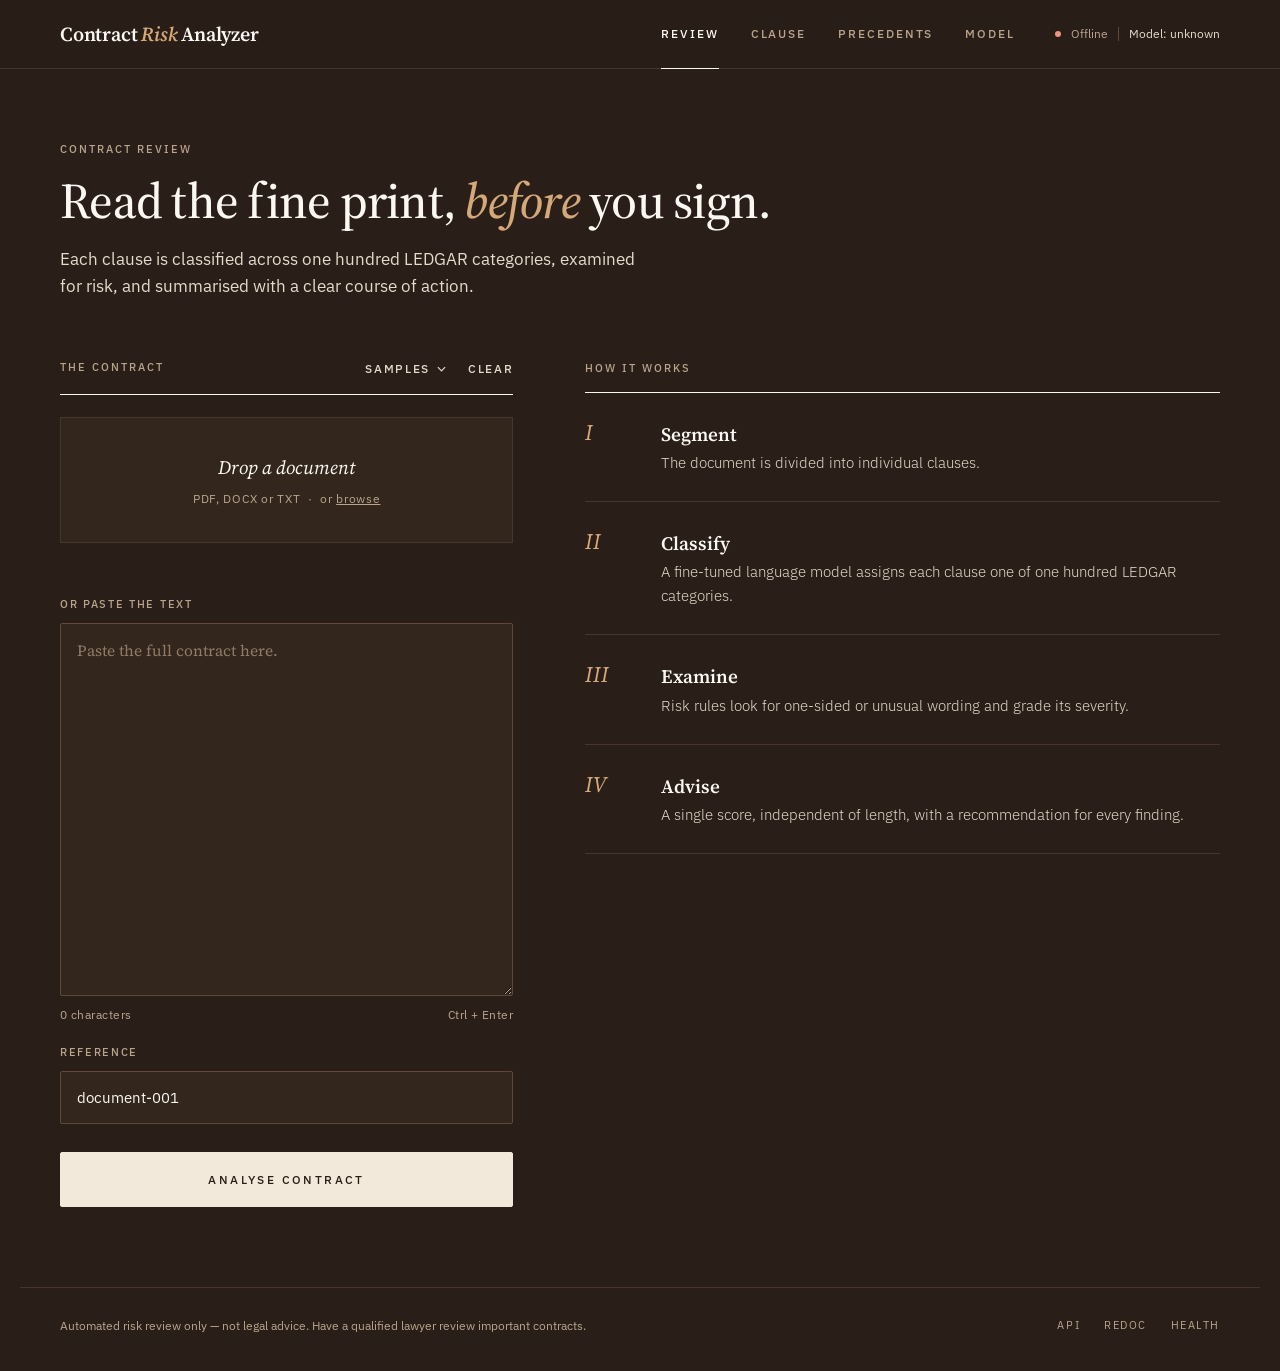
==== commit 80eb0d6e: "final" ====
--- a/src/contract_risk_analyzer/web/index.html
+++ b/src/contract_risk_analyzer/web/index.html
@@ -3,354 +3,324 @@
 <head>
   <meta charset="UTF-8" />
   <meta name="viewport" content="width=device-width, initial-scale=1.0" />
-  <title>Contract Risk Analyzer — NLP Risk Triage</title>
-  <meta name="description" content="Upload a contract and get an NLP-based clause classification and risk triage report." />
-  <link rel="icon" href="data:image/svg+xml,%3Csvg xmlns='http://www.w3.org/2000/svg' viewBox='0 0 32 32'%3E%3Crect width='32' height='32' rx='8' fill='%231f2a44'/%3E%3Cpath d='M10 8h9l5 5v11a2 2 0 0 1-2 2H10a2 2 0 0 1-2-2V10a2 2 0 0 1 2-2z' fill='none' stroke='%23f4efe6' stroke-width='2'/%3E%3Cpath d='M12 17l3 3 6-6' fill='none' stroke='%23e0a458' stroke-width='2.4' stroke-linecap='round' stroke-linejoin='round'/%3E%3C/svg%3E" />
+  <title>Contract Risk Analyzer</title>
+  <meta name="description" content="Clause classification and risk review for contracts." />
+  <link rel="icon" href="data:image/svg+xml,%3Csvg xmlns='http://www.w3.org/2000/svg' viewBox='0 0 32 32'%3E%3Crect width='32' height='32' fill='%233a2a1f'/%3E%3Ctext x='16' y='22' font-family='Georgia,serif' font-size='17' fill='%23f3ebdd' text-anchor='middle'%3EC%3C/text%3E%3C/svg%3E" />
+  <link rel="preconnect" href="https://fonts.googleapis.com" />
+  <link rel="preconnect" href="https://fonts.gstatic.com" crossorigin />
+  <link href="https://fonts.googleapis.com/css2?family=IBM+Plex+Sans:ital,wght@0,300;0,400;0,500;0,600;1,400&family=Source+Serif+4:ital,opsz,wght@0,8..60,400;0,8..60,500;0,8..60,600;1,8..60,400;1,8..60,500&display=swap" rel="stylesheet" />
   <link rel="stylesheet" href="styles.css" />
 </head>
 <body>
   <a class="skip-link" href="#main">Skip to content</a>
 
-  <!-- ============================ HEADER ============================ -->
   <header class="topbar">
     <div class="topbar-inner">
-      <a class="brand" href="/" aria-label="Contract Risk Analyzer home">
-        <span class="brand-mark" aria-hidden="true">
-          <svg viewBox="0 0 32 32"><path d="M10 7h9l5 5v12a2 2 0 0 1-2 2H10a2 2 0 0 1-2-2V9a2 2 0 0 1 2-2z"/><path class="tick" d="M12 17l3 3 6-6"/></svg>
-        </span>
-        <span class="brand-text">
-          <strong>Contract Risk Analyzer</strong>
-          <small>NLP clause classification &amp; risk triage</small>
-        </span>
+      <a class="brand" href="/" aria-label="Contract Risk Analyzer, home">
+        <span class="brand-name">Contract <em>Risk</em> Analyzer</span>
       </a>
 
       <nav class="tabs" role="tablist" aria-label="Sections">
-        <button class="tab is-active" role="tab" id="tabbtn-document" aria-controls="tab-document" aria-selected="true" data-tab="tab-document">Analyze contract</button>
-        <button class="tab" role="tab" id="tabbtn-clause" aria-controls="tab-clause" aria-selected="false" data-tab="tab-clause" tabindex="-1">Single clause</button>
+        <button class="tab is-active" role="tab" id="tabbtn-document" aria-controls="tab-document" aria-selected="true" data-tab="tab-document">Review</button>
+        <button class="tab" role="tab" id="tabbtn-clause" aria-controls="tab-clause" aria-selected="false" data-tab="tab-clause" tabindex="-1">Clause</button>
         <button class="tab" role="tab" id="tabbtn-search" aria-controls="tab-search" aria-selected="false" data-tab="tab-search" tabindex="-1">Precedents</button>
         <button class="tab" role="tab" id="tabbtn-metrics" aria-controls="tab-metrics" aria-selected="false" data-tab="tab-metrics" tabindex="-1">Model</button>
       </nav>
 
-      <div class="topbar-status">
-        <span class="status-pill" id="status-pill" title="API status">
-          <span class="dot" id="status-dot"></span><span id="status-text">Connecting…</span>
-        </span>
-        <span class="model-pill" id="model-badge" title="Active model">Model: checking…</span>
-        <button class="icon-btn" id="theme-toggle" type="button" aria-label="Toggle dark mode" title="Toggle dark mode">
-          <svg class="i-sun" viewBox="0 0 24 24"><circle cx="12" cy="12" r="4"/><path d="M12 2v2M12 20v2M4.9 4.9l1.4 1.4M17.7 17.7l1.4 1.4M2 12h2M20 12h2M4.9 19.1l1.4-1.4M17.7 6.3l1.4-1.4"/></svg>
-          <svg class="i-moon" viewBox="0 0 24 24"><path d="M21 12.8A9 9 0 1 1 11.2 3a7 7 0 0 0 9.8 9.8z"/></svg>
-        </button>
+      <div class="status" title="API status">
+        <span class="dot" id="status-dot"></span>
+        <span id="status-text">Connecting</span>
+        <span class="sep" aria-hidden="true"></span>
+        <span class="model-name" id="model-badge">—</span>
       </div>
     </div>
   </header>
 
-  <div class="notice" id="notice-bar" role="note">
-    <svg viewBox="0 0 24 24" aria-hidden="true"><circle cx="12" cy="12" r="9"/><path d="M12 8v5M12 16h.01"/></svg>
-    <span id="disclaimer-text">Automated risk triage only — not legal advice. Always have a qualified lawyer review important contracts.</span>
-    <span class="demo-badge" id="demo-mode-badge" hidden>Demo mode · mock model</span>
-  </div>
-
   <main id="main">
 
-    <!-- ======================= TAB 1: DOCUMENT ======================= -->
+    <!-- =========================== REVIEW =========================== -->
     <section class="panel is-active" id="tab-document" role="tabpanel" aria-labelledby="tabbtn-document">
 
-      <div class="hero">
-        <h1>Know what you're signing.</h1>
-        <p>Upload or paste a contract. The model splits it into clauses, classifies each one into 100 LEDGAR categories, and flags risky terms with a plain-English recommendation.</p>
+      <div class="intro">
+        <p class="eyebrow">Contract review</p>
+        <h1>Read the fine print, <em>before</em> you sign.</h1>
+        <p class="lede">Each clause is classified across one hundred LEDGAR categories, examined for risk, and summarised with a clear course of action.</p>
       </div>
 
       <div class="workspace">
-        <!-- ---------- Input column ---------- -->
-        <div class="card input-card">
-          <div class="card-head">
-            <h2>1 · Your contract</h2>
-            <div class="head-actions">
+        <!-- input -->
+        <div class="input-col">
+          <div class="block-head">
+            <span class="label">The contract</span>
+            <div class="head-links">
               <div class="menu">
-                <button class="btn btn-ghost btn-sm" id="btn-load-sample-doc" type="button" aria-haspopup="true" aria-expanded="false">Try a sample ▾</button>
+                <button class="link-btn" id="btn-load-sample-doc" type="button" aria-haspopup="true" aria-expanded="false">Samples
+                  <svg class="caret" viewBox="0 0 10 6" aria-hidden="true"><path d="M1 1l4 4 4-4"/></svg></button>
                 <div class="menu-list" id="sample-menu" role="menu" hidden>
-                  <button role="menuitem" type="button" data-sample="low">Balanced service agreement <em>low risk</em></button>
-                  <button role="menuitem" type="button" data-sample="medium">SaaS subscription <em>medium risk</em></button>
-                  <button role="menuitem" type="button" data-sample="high">One-sided vendor contract <em>high risk</em></button>
+                  <button role="menuitem" type="button" data-sample="low"><span>Service agreement</span><em>Balanced</em></button>
+                  <button role="menuitem" type="button" data-sample="medium"><span>SaaS subscription</span><em>Moderate</em></button>
+                  <button role="menuitem" type="button" data-sample="high"><span>Vendor contract</span><em>One-sided</em></button>
                 </div>
               </div>
-              <button class="btn btn-ghost btn-sm" id="btn-clear-doc" type="button">Clear</button>
+              <button class="link-btn" id="btn-clear-doc" type="button">Clear</button>
             </div>
           </div>
 
           <label class="dropzone" id="dropzone" for="contract-file-input">
             <input type="file" id="contract-file-input" accept=".pdf,.docx,.txt" />
-            <svg viewBox="0 0 24 24" aria-hidden="true"><path d="M12 16V4M7 9l5-5 5 5"/><path d="M4 16v3a1 1 0 0 0 1 1h14a1 1 0 0 0 1-1v-3"/></svg>
-            <span class="dz-title">Drop a PDF, DOCX or TXT here</span>
-            <span class="dz-sub">or <u>browse your files</u> · text is extracted on your own server</span>
+            <span class="dz-title">Drop a document</span>
+            <span class="dz-sub">PDF, DOCX or TXT &nbsp;·&nbsp; or <u>browse</u></span>
           </label>
           <div class="upload-status" id="upload-status" aria-live="polite"></div>
 
-          <div class="or-divider"><span>or paste the text</span></div>
-
           <div class="field">
-            <label for="doc-text-input" class="sr-only">Contract text</label>
-            <textarea id="doc-text-input" rows="14" spellcheck="false" placeholder="Paste the full contract here…"></textarea>
+            <label for="doc-text-input" class="label-sm">Or paste the text</label>
+            <textarea id="doc-text-input" rows="13" spellcheck="false" placeholder="Paste the full contract here."></textarea>
             <div class="field-foot">
               <span id="doc-char-count">0 characters</span>
-              <span class="kbd-hint"><kbd>Ctrl</kbd> + <kbd>Enter</kbd> to analyze</span>
+              <span>Ctrl + Enter</span>
             </div>
           </div>
 
-          <details class="advanced">
-            <summary>Document ID</summary>
-            <div class="field">
-              <label for="doc-id-input">Reference shown on the report</label>
-              <input type="text" id="doc-id-input" value="document-001" />
-            </div>
-          </details>
+          <div class="field field-inline">
+            <label for="doc-id-input" class="label-sm">Reference</label>
+            <input type="text" id="doc-id-input" value="document-001" />
+          </div>
 
           <button class="btn btn-primary btn-block" id="btn-analyze-doc" type="button">
-            <span class="btn-label">Analyze contract</span>
+            <span class="btn-label">Analyse contract</span>
             <span class="spinner" aria-hidden="true"></span>
           </button>
         </div>
 
-        <!-- ---------- Results column ---------- -->
+        <!-- results -->
         <div class="results" aria-live="polite">
-          <div class="card empty-state" id="doc-empty-state">
-            <div class="empty-art" aria-hidden="true">
-              <svg viewBox="0 0 120 120"><rect x="28" y="16" width="64" height="88" rx="8"/><path d="M40 38h40M40 50h40M40 62h28"/><circle cx="82" cy="82" r="16"/><path d="M76 82l4 4 8-8"/></svg>
-            </div>
-            <h2>2 · Your risk report appears here</h2>
-            <ol class="steps">
-              <li><b>Clauses</b> — the contract is split into individual clauses.</li>
-              <li><b>Classify</b> — each clause gets a LEDGAR category (Indemnity, Terminations…).</li>
-              <li><b>Flag</b> — risky wording is matched and scored by severity.</li>
-              <li><b>Score</b> — one length-independent score from 0 to 100.</li>
+          <div class="empty" id="doc-empty-state">
+            <span class="label">How it works</span>
+            <ol class="method">
+              <li><span class="numeral">I</span><div><b>Segment</b><p>The document is divided into individual clauses.</p></div></li>
+              <li><span class="numeral">II</span><div><b>Classify</b><p>A fine-tuned language model assigns each clause one of one hundred LEDGAR categories.</p></div></li>
+              <li><span class="numeral">III</span><div><b>Examine</b><p>Risk rules look for one-sided or unusual wording and grade its severity.</p></div></li>
+              <li><span class="numeral">IV</span><div><b>Advise</b><p>A single score, independent of length, with a recommendation for every finding.</p></div></li>
             </ol>
           </div>
 
-          <div class="card skeleton-card" id="doc-loading" hidden>
-            <div class="sk sk-circle"></div>
-            <div class="sk sk-line w60"></div><div class="sk sk-line w80"></div><div class="sk sk-line w40"></div>
-            <p class="muted center">Reading clauses and scoring risks…</p>
+          <div class="loading" id="doc-loading" hidden>
+            <div class="loading-line"><span></span></div>
+            <p>Reading the contract</p>
           </div>
 
           <div id="doc-results-content" hidden>
-            <!-- Summary -->
-            <div class="card summary-card">
-              <div class="gauge-wrap">
-                <svg class="gauge" viewBox="0 0 200 120" aria-hidden="true">
-                  <path class="gauge-track" d="M20 100 A80 80 0 0 1 180 100"/>
-                  <path class="gauge-fill" id="doc-risk-meter" d="M20 100 A80 80 0 0 1 180 100"/>
-                </svg>
-                <div class="gauge-value">
-                  <span id="doc-risk-score">0</span><small>out of 100</small>
-                </div>
-                <span class="level-pill" id="doc-risk-level">—</span>
-              </div>
-              <div class="summary-body">
-                <div class="report-meta">
-                  <span id="doc-report-id">No document analyzed</span>
-                  <div class="report-actions">
-                    <button class="btn btn-ghost btn-sm" id="btn-copy-summary" type="button">Copy summary</button>
-                    <div class="menu">
-                      <button class="btn btn-primary btn-sm" id="btn-download-report" type="button" aria-haspopup="true" aria-expanded="false">⬇ Download report ▾</button>
-                      <div class="menu-list" id="download-menu" role="menu" hidden>
-                        <button role="menuitem" type="button" data-format="pdf">PDF report <em>print-ready · A4</em></button>
-                        <button role="menuitem" type="button" data-format="doc">Word document <em>.doc</em></button>
-                        <button role="menuitem" type="button" data-format="html">Web page <em>.html · opens offline</em></button>
-                        <button role="menuitem" type="button" data-format="json">Raw data <em>.json</em></button>
-                        <label class="menu-check"><input type="checkbox" id="include-contract-text" checked /> Include full contract text (appendix)</label>
-                      </div>
+            <!-- verdict -->
+            <section class="verdict">
+              <div class="report-meta">
+                <span id="doc-report-id">Report</span>
+                <div class="report-actions">
+                  <button class="link-btn" id="btn-copy-summary" type="button">Copy summary</button>
+                  <div class="menu">
+                    <button class="btn btn-outline btn-sm" id="btn-download-report" type="button" aria-haspopup="true" aria-expanded="false">Download report
+                      <svg class="caret" viewBox="0 0 10 6" aria-hidden="true"><path d="M1 1l4 4 4-4"/></svg></button>
+                    <div class="menu-list menu-right" id="download-menu" role="menu" hidden>
+                      <button role="menuitem" type="button" data-format="pdf"><span>PDF</span><em>Print-ready, A4</em></button>
+                      <button role="menuitem" type="button" data-format="doc"><span>Word</span><em>.doc</em></button>
+                      <button role="menuitem" type="button" data-format="html"><span>Web page</span><em>.html</em></button>
+                      <button role="menuitem" type="button" data-format="json"><span>Data</span><em>.json</em></button>
+                      <label class="menu-check"><input type="checkbox" id="include-contract-text" checked /> Include contract text</label>
                     </div>
                   </div>
                 </div>
-                <p class="risk-action" id="doc-risk-action"></p>
-                <p class="summary-text" id="doc-summary-text"></p>
-                <div class="stat-row">
-                  <div class="stat"><span id="doc-clause-count">0</span><small>clauses read</small></div>
-                  <div class="stat"><span id="doc-flags-count">0</span><small>risk flags</small></div>
-                  <div class="stat"><span id="doc-category-count">0</span><small>risk types</small></div>
+              </div>
+
+              <div class="verdict-main">
+                <div class="score-block">
+                  <span class="label">Risk score</span>
+                  <div class="score"><span id="doc-risk-score">0</span><small>/100</small></div>
+                  <span class="level" id="doc-risk-level">—</span>
                 </div>
-                <div class="sev-row" role="list" aria-label="Flags by severity">
-                  <div class="sev sev-critical" role="listitem"><span id="sev-critical-count">0</span>Critical</div>
-                  <div class="sev sev-high" role="listitem"><span id="sev-high-count">0</span>High</div>
-                  <div class="sev sev-medium" role="listitem"><span id="sev-medium-count">0</span>Medium</div>
-                  <div class="sev sev-low" role="listitem"><span id="sev-low-count">0</span>Low</div>
+                <div class="verdict-text">
+                  <p class="risk-action" id="doc-risk-action"></p>
+                  <p class="summary-text" id="doc-summary-text"></p>
                 </div>
               </div>
+
+              <div class="scale" aria-hidden="true">
+                <div class="scale-track"><span class="scale-fill" id="doc-risk-meter"></span><span class="scale-mark" id="doc-risk-mark"></span></div>
+                <div class="scale-labels"><span>Low</span><span>Medium</span><span>High</span><span>Critical</span></div>
+              </div>
+
+              <dl class="figures">
+                <div><dt>Clauses</dt><dd id="doc-clause-count">0</dd></div>
+                <div><dt>Findings</dt><dd id="doc-flags-count">0</dd></div>
+                <div><dt>Risk types</dt><dd id="doc-category-count">0</dd></div>
+                <div class="sev-fig s-critical"><dt>Critical</dt><dd id="sev-critical-count">0</dd></div>
+                <div class="sev-fig s-high"><dt>High</dt><dd id="sev-high-count">0</dd></div>
+                <div class="sev-fig s-medium"><dt>Medium</dt><dd id="sev-medium-count">0</dd></div>
+                <div class="sev-fig s-low"><dt>Low</dt><dd id="sev-low-count">0</dd></div>
+              </dl>
+            </section>
+
+            <!-- principal risks -->
+            <section class="section" id="top-risks-card">
+              <div class="section-head"><h2>Principal risks</h2><span class="hint">by type</span></div>
+              <div class="top-risks" id="top-risks"></div>
+            </section>
+
+            <!-- findings -->
+            <section class="section">
+              <div class="section-head">
+                <h2>Findings <span class="count" id="flags-visible-count"></span></h2>
+                <input type="search" id="flag-search" class="search-sm" placeholder="Search" aria-label="Search findings" />
+              </div>
+              <div class="filters" id="severity-filter" role="group" aria-label="Filter by severity">
+                <button class="filter is-on" data-sev="all" type="button">All</button>
+                <button class="filter" data-sev="critical" type="button">Critical</button>
+                <button class="filter" data-sev="high" type="button">High</button>
+                <button class="filter" data-sev="medium" type="button">Medium</button>
+                <button class="filter" data-sev="low" type="button">Low</button>
+              </div>
+              <div class="flag-list" id="flags-table-body"></div>
+            </section>
+
+            <div class="two-col">
+              <section class="section">
+                <div class="section-head"><h2>Course of action</h2></div>
+                <ul class="checklist" id="doc-recommendations"></ul>
+              </section>
+              <section class="section">
+                <div class="section-head"><h2>Clause types</h2><span class="hint">model predictions</span></div>
+                <div class="bars" id="taxonomy-table-body"></div>
+              </section>
             </div>
-
-            <!-- Top risks -->
-            <div class="card" id="top-risks-card">
-              <div class="card-head"><h2>Biggest risks</h2><span class="muted small">grouped by risk type</span></div>
-              <div class="top-risks" id="top-risks"></div>
-            </div>
-
-            <!-- Flags -->
-            <div class="card">
-              <div class="card-head">
-                <h2>Flagged clauses <span class="count" id="flags-visible-count"></span></h2>
-                <input type="search" id="flag-search" class="search-sm" placeholder="Search flags…" aria-label="Search flags" />
-              </div>
-              <div class="chips" id="severity-filter" role="group" aria-label="Filter by severity">
-                <button class="chip is-on" data-sev="all" type="button">All</button>
-                <button class="chip chip-critical" data-sev="critical" type="button">Critical</button>
-                <button class="chip chip-high" data-sev="high" type="button">High</button>
-                <button class="chip chip-medium" data-sev="medium" type="button">Medium</button>
-                <button class="chip chip-low" data-sev="low" type="button">Low</button>
-              </div>
-              <div class="flag-list" id="flags-table-body"></div>
-            </div>
-
-            <!-- Recommendations + taxonomy -->
-            <div class="two-col">
-              <div class="card">
-                <div class="card-head"><h2>What to do</h2></div>
-                <ul class="checklist" id="doc-recommendations"></ul>
-              </div>
-              <div class="card">
-                <div class="card-head"><h2>Clause types found</h2><span class="muted small">model predictions</span></div>
-                <div class="bars" id="taxonomy-table-body"></div>
-              </div>
-            </div>
           </div>
         </div>
       </div>
     </section>
 
-    <!-- ======================= TAB 2: CLAUSE ======================= -->
+    <!-- =========================== CLAUSE =========================== -->
     <section class="panel" id="tab-clause" role="tabpanel" aria-labelledby="tabbtn-clause" hidden>
-      <div class="hero hero-sm">
-        <h1>Test one clause</h1>
-        <p>See which of the 100 LEDGAR categories the model picks, how confident it is, and which risk rules fire.</p>
+      <div class="intro intro-sm">
+        <p class="eyebrow">Single clause</p>
+        <h1>Examine one clause.</h1>
+        <p class="lede">See the category the model assigns, its confidence, and the risk rules that apply.</p>
       </div>
       <div class="workspace">
-        <div class="card">
-          <div class="card-head"><h2>Clause text</h2><button class="btn btn-ghost btn-sm" id="btn-clear-clause" type="button">Clear</button></div>
-          <div class="chips chips-wrap" aria-label="Example clauses">
-            <button class="chip" id="preset-term" type="button">Termination</button>
-            <button class="chip" id="preset-indem" type="button">Indemnity</button>
-            <button class="chip" id="preset-liab" type="button">Liability</button>
-            <button class="chip" id="preset-law" type="button">Governing law</button>
-            <button class="chip" id="preset-assign" type="button">Assignment</button>
+        <div class="input-col">
+          <div class="block-head"><span class="label">Clause</span><button class="link-btn" id="btn-clear-clause" type="button">Clear</button></div>
+          <div class="examples">
+            <span class="label-sm">Examples</span>
+            <button class="ex" id="preset-term" type="button">Termination</button>
+            <button class="ex" id="preset-indem" type="button">Indemnity</button>
+            <button class="ex" id="preset-liab" type="button">Liability</button>
+            <button class="ex" id="preset-law" type="button">Governing law</button>
+            <button class="ex" id="preset-assign" type="button">Assignment</button>
           </div>
           <div class="field">
             <label for="clause-text-input" class="sr-only">Clause text</label>
-            <textarea id="clause-text-input" rows="9" placeholder="Paste a single clause…"></textarea>
-            <div class="field-foot"><span id="clause-char-count">0 characters</span><span class="kbd-hint"><kbd>Ctrl</kbd> + <kbd>Enter</kbd></span></div>
+            <textarea id="clause-text-input" rows="9" placeholder="Paste a single clause."></textarea>
+            <div class="field-foot"><span id="clause-char-count">0 characters</span><span>Ctrl + Enter</span></div>
           </div>
           <button class="btn btn-primary btn-block" id="btn-analyze-clause" type="button"><span class="btn-label">Classify clause</span><span class="spinner" aria-hidden="true"></span></button>
         </div>
 
         <div class="results">
-          <div class="card empty-state small-empty" id="clause-empty"><p class="muted">Pick an example or paste a clause, then press <b>Classify clause</b>.</p></div>
-          <div class="card" id="clause-result-card" hidden>
-            <div class="card-head"><h2>Prediction</h2><span class="tag" id="clause-model-tag">Model</span></div>
-            <div class="prediction">
-              <span class="muted small">Predicted category</span>
-              <strong id="clause-predicted-label">—</strong>
-              <div class="confidence">
-                <div class="bar"><span id="clause-confidence-bar"></span></div>
-                <span id="clause-confidence-val">0%</span>
-              </div>
+          <div class="empty" id="clause-empty"><p class="muted">Choose an example or paste a clause.</p></div>
+          <section class="section section-first" id="clause-result-card" hidden>
+            <div class="section-head"><span class="label">Predicted category</span><span class="hint" id="clause-model-tag">model</span></div>
+            <p class="prediction" id="clause-predicted-label">—</p>
+            <div class="confidence">
+              <div class="bar"><span id="clause-confidence-bar"></span></div>
+              <span id="clause-confidence-val">0%</span>
             </div>
-            <h3 class="sub-h">Top candidates</h3>
+            <h3 class="sub-h">Other candidates</h3>
             <div class="bars" id="clause-topk-body"></div>
-            <h3 class="sub-h">Risk flags</h3>
+            <h3 class="sub-h">Findings</h3>
             <div class="flag-list" id="clause-risk-flags-container"></div>
-          </div>
+          </section>
         </div>
       </div>
     </section>
 
-    <!-- ======================= TAB 3: SEARCH ======================= -->
+    <!-- =========================== SEARCH =========================== -->
     <section class="panel" id="tab-search" role="tabpanel" aria-labelledby="tabbtn-search" hidden>
-      <div class="hero hero-sm">
-        <h1>Find similar clauses</h1>
-        <p>Semantic search over the precedent index — useful to compare your wording with standard market language.</p>
-      </div>
-      <div class="card search-card">
-        <div class="search-row">
-          <label for="search-query-input" class="sr-only">Search query</label>
-          <input type="search" id="search-query-input" placeholder="e.g. supplier shall indemnify the customer against third-party claims" />
-          <label for="search-topk-input" class="sr-only">Number of results</label>
-          <select id="search-topk-input">
-            <option value="3">Top 3</option>
-            <option value="5" selected>Top 5</option>
-            <option value="10">Top 10</option>
-          </select>
-          <button class="btn btn-primary" id="btn-run-search" type="button"><span class="btn-label">Search</span><span class="spinner" aria-hidden="true"></span></button>
-        </div>
-        <div class="chips chips-wrap">
-          <span class="muted small">Try:</span>
-          <button class="chip" id="search-preset-1" type="button">Indemnity obligations</button>
-          <button class="chip" id="search-preset-2" type="button">Termination notice period</button>
-          <button class="chip" id="search-preset-3" type="button">Governing jurisdiction</button>
-        </div>
-      </div>
-      <div class="card" id="search-results-card" hidden>
-        <div class="card-head"><h2>Results</h2><span class="count" id="search-results-count">0</span></div>
+      <div class="intro intro-sm">
+        <p class="eyebrow">Precedents</p>
+        <h1>Compare with market language.</h1>
+        <p class="lede">Semantic search over the precedent index.</p>
+      </div>
+      <div class="search-row">
+        <label for="search-query-input" class="sr-only">Search query</label>
+        <input type="search" id="search-query-input" placeholder="The supplier shall indemnify the customer against third-party claims" />
+        <label for="search-topk-input" class="sr-only">Number of results</label>
+        <select id="search-topk-input">
+          <option value="3">3 results</option>
+          <option value="5" selected>5 results</option>
+          <option value="10">10 results</option>
+        </select>
+        <button class="btn btn-primary" id="btn-run-search" type="button"><span class="btn-label">Search</span><span class="spinner" aria-hidden="true"></span></button>
+      </div>
+      <div class="examples">
+        <span class="label-sm">Try</span>
+        <button class="ex" id="search-preset-1" type="button">Indemnity obligations</button>
+        <button class="ex" id="search-preset-2" type="button">Termination notice</button>
+        <button class="ex" id="search-preset-3" type="button">Governing jurisdiction</button>
+      </div>
+      <section class="section" id="search-results-card" hidden>
+        <div class="section-head"><h2>Results <span class="count" id="search-results-count">0</span></h2></div>
         <div class="result-list" id="search-results-list"></div>
-      </div>
+      </section>
     </section>
 
-    <!-- ======================= TAB 4: METRICS ======================= -->
+    <!-- =========================== MODEL =========================== -->
     <section class="panel" id="tab-metrics" role="tabpanel" aria-labelledby="tabbtn-metrics" hidden>
-      <div class="hero hero-sm hero-row">
+      <div class="intro intro-sm intro-row">
         <div>
-          <h1>Model &amp; system</h1>
-          <p>Live API counters and benchmark results on the LexGLUE LEDGAR test set.</p>
-        </div>
-        <button class="btn btn-ghost" id="btn-refresh-metrics" type="button">↻ Refresh</button>
-      </div>
-
-      <div class="kpis">
-        <div class="card kpi"><small>Clauses analyzed</small><span id="rt-analyzed-clauses">—</span></div>
-        <div class="card kpi"><small>Documents analyzed</small><span id="rt-analyzed-docs">—</span></div>
-        <div class="card kpi"><small>Avg. latency</small><span id="rt-avg-latency">—</span></div>
-        <div class="card kpi"><small>Risk flags raised</small><span id="rt-risk-flags">—</span></div>
-      </div>
-
-      <div class="card" id="benchmark-card">
-        <div class="card-head">
-          <h2 id="bm-title">LexGLUE LEDGAR benchmark</h2>
-          <span class="tag" id="bm-badge">Test set</span>
-        </div>
-        <div class="banner-warn" id="bm-fallback-banner" hidden></div>
-        <p class="muted" id="bm-desc">Loading benchmark…</p>
+          <p class="eyebrow">Model</p>
+          <h1>Performance &amp; usage.</h1>
+          <p class="lede">Live counters and results on the LexGLUE LEDGAR test set.</p>
+        </div>
+        <button class="btn btn-outline" id="btn-refresh-metrics" type="button"><span class="btn-label">Refresh</span><span class="spinner" aria-hidden="true"></span></button>
+      </div>
+
+      <dl class="figures figures-lg">
+        <div><dt>Clauses analysed</dt><dd id="rt-analyzed-clauses">—</dd></div>
+        <div><dt>Documents</dt><dd id="rt-analyzed-docs">—</dd></div>
+        <div><dt>Average latency</dt><dd id="rt-avg-latency">—</dd></div>
+        <div><dt>Findings raised</dt><dd id="rt-risk-flags">—</dd></div>
+      </dl>
+
+      <section class="section" id="benchmark-card">
+        <div class="section-head"><h2 id="bm-title">LexGLUE LEDGAR benchmark</h2><span class="hint" id="bm-badge">Test set</span></div>
+        <div class="banner" id="bm-fallback-banner" hidden></div>
+        <p class="muted" id="bm-desc">Loading.</p>
         <div class="bm-cards" id="bm-cards"></div>
-
         <div class="two-col">
           <div>
-            <h3 class="sub-h">Model comparison</h3>
-            <div class="table-wrap">
-              <table class="table">
-                <thead><tr><th>Metric</th><th id="bm-col-tfidf">TF-IDF + LogReg</th><th id="bm-col-legalpro">LEDGAR-SRA</th><th>Change</th></tr></thead>
-                <tbody id="bm-comparison-tbody"></tbody>
-              </table>
-            </div>
+            <h3 class="sub-h">Comparison</h3>
+            <table class="table">
+              <thead><tr><th>Metric</th><th id="bm-col-tfidf">TF-IDF + LogReg</th><th id="bm-col-legalpro">LEDGAR-SRA</th><th>Change</th></tr></thead>
+              <tbody id="bm-comparison-tbody"></tbody>
+            </table>
           </div>
           <div>
-            <h3 class="sub-h">Specifications</h3>
-            <div class="table-wrap">
-              <table class="table"><tbody id="bm-specs-tbody"></tbody></table>
-            </div>
-          </div>
-        </div>
-      </div>
+            <h3 class="sub-h">Specification</h3>
+            <table class="table"><tbody id="bm-specs-tbody"></tbody></table>
+          </div>
+        </div>
+      </section>
     </section>
   </main>
 
   <footer class="footer">
-    <span>Contract Risk Analyzer · BTech NLP project</span>
+    <p id="disclaimer-text">Automated risk review only — not legal advice. Have a qualified lawyer review important contracts.</p>
+    <span class="demo-badge" id="demo-mode-badge" hidden>Demo mode</span>
     <nav>
-      <a href="/docs" target="_blank" rel="noopener">API docs</a>
+      <a href="/docs" target="_blank" rel="noopener">API</a>
       <a href="/redoc" target="_blank" rel="noopener">ReDoc</a>
       <a href="/health" target="_blank" rel="noopener">Health</a>
-      <a href="/metrics" target="_blank" rel="noopener">Metrics JSON</a>
     </nav>
   </footer>
 
   <div class="toasts" id="toasts" aria-live="assertive"></div>
-
   <script src="app.js"></script>
 </body>
 </html>
--- a/src/contract_risk_analyzer/web/styles.css
+++ b/src/contract_risk_analyzer/web/styles.css
@@ -1,429 +1,536 @@
 /* =====================================================================
-   Contract Risk Analyzer — UI
-   Theme: "ink on paper" — calm, legal, readable. Light + dark.
+   Contract Risk Analyzer
+   White, cream and espresso. Cormorant Garamond for display,
+   Jost for text. Hairlines instead of boxes.
    ===================================================================== */
 
 :root {
-  --paper: #f5f1ea;
-  --surface: #fffdf9;
-  --surface-2: #f9f5ee;
-  --ink: #1d2640;
-  --ink-2: #3a4360;
-  --muted: #6e6a62;
-  --line: #e5ddd0;
-  --line-2: #d8cebd;
-  --primary: #1f2a44;
-  --primary-ink: #f7f3ec;
-  --accent: #c47f2c;
-  --focus: #c47f2c;
-
-  --crit: #b42318;   --crit-bg: #fbe9e7;
-  --high: #c2410c;   --high-bg: #fdeee3;
-  --med:  #a16207;   --med-bg:  #fbf3dc;
-  --low:  #2f6f4f;   --low-bg:  #e6f2ea;
-  --ok:   #2f6f4f;
-
-  --radius: 14px;
-  --radius-sm: 9px;
-  --shadow: 0 1px 2px rgba(29, 38, 64, .05), 0 6px 24px -12px rgba(29, 38, 64, .18);
-  --serif: "Iowan Old Style", "Palatino Linotype", Palatino, "Book Antiqua", Georgia, "Times New Roman", serif;
-  --sans: system-ui, -apple-system, "Segoe UI", Roboto, "Helvetica Neue", Arial, sans-serif;
-  --mono: ui-monospace, "Cascadia Code", "SF Mono", Consolas, monospace;
-  color-scheme: light;
-}
-
-:root[data-theme="dark"] {
-  --paper: #12151d;
-  --surface: #1a1e29;
-  --surface-2: #202533;
-  --ink: #ece6da;
-  --ink-2: #c9c2b5;
-  --muted: #9a9384;
-  --line: #2b3142;
-  --line-2: #394055;
-  --primary: #e9c58f;
-  --primary-ink: #1a1e29;
-  --accent: #e0a458;
-  --focus: #e0a458;
-  --crit: #f28b82;  --crit-bg: rgba(242, 139, 130, .12);
-  --high: #f4a261;  --high-bg: rgba(244, 162, 97, .12);
-  --med:  #e9c46a;  --med-bg:  rgba(233, 196, 106, .12);
-  --low:  #7fc8a0;  --low-bg:  rgba(127, 200, 160, .12);
-  --ok:   #7fc8a0;
-  --shadow: 0 1px 2px rgba(0, 0, 0, .3), 0 10px 30px -14px rgba(0, 0, 0, .6);
-  color-scheme: dark;
+  --bg: #ffffff;
+  --cream: #f8f3eb;
+  --cream-2: #f1e8da;
+  --line: #ebe2d4;
+  --line-2: #d9cab3;
+  --ink: #2b1f17;
+  --ink-2: #5b4738;
+  --muted: #94806c;
+  --bronze: #8b6a48;
+  --bronze-2: #6f5237;
+
+  --crit: #7a3520;
+  --high: #9c5123;
+  --med:  #96722d;
+  --low:  #5c6e4e;
+
+  --serif: "Cormorant Garamond", "Cormorant", Garamond, "EB Garamond", "Palatino Linotype", Georgia, serif;
+  --sans: "Jost", "Century Gothic", "Futura", "Avenir Next", "Segoe UI", sans-serif;
+  --ease: cubic-bezier(.22, .61, .36, 1);
+  --radius: 2px;
 }
 
 /* ---------- base ---------- */
 *, *::before, *::after { box-sizing: border-box; }
-html { -webkit-text-size-adjust: 100%; }
+html { -webkit-text-size-adjust: 100%; scroll-behavior: smooth; }
 body {
   margin: 0;
-  font: 15px/1.55 var(--sans);
+  background: var(--bg);
   color: var(--ink);
-  background: var(--paper);
+  font-family: var(--sans);
+  font-weight: 400;
+  font-size: 15.5px;
+  line-height: 1.6;
+  letter-spacing: .005em;
+  -webkit-font-smoothing: antialiased;
+  text-rendering: optimizeLegibility;
   min-height: 100vh;
   display: flex;
   flex-direction: column;
 }
-h1, h2, h3 { margin: 0; font-weight: 600; letter-spacing: -.01em; }
-h1 { font-family: var(--serif); font-size: clamp(1.7rem, 2.6vw, 2.35rem); line-height: 1.15; }
-h2 { font-size: 1rem; }
-p { margin: 0; }
+h1, h2, h3, p { margin: 0; }
+h1, h2 { font-family: var(--serif); font-weight: 500; letter-spacing: -.005em; color: var(--ink); }
 a { color: inherit; }
-button, input, select, textarea { font: inherit; color: inherit; }
-svg { display: block; }
+button, input, select, textarea { font: inherit; color: inherit; letter-spacing: inherit; }
+button { cursor: pointer; }
 [hidden] { display: none !important; }
-:focus-visible { outline: 2px solid var(--focus); outline-offset: 2px; border-radius: 6px; }
+::selection { background: var(--cream-2); color: var(--ink); }
+:focus-visible { outline: 1px solid var(--bronze); outline-offset: 3px; }
 
 .sr-only { position: absolute; width: 1px; height: 1px; overflow: hidden; clip: rect(0 0 0 0); white-space: nowrap; }
-.skip-link { position: absolute; left: -999px; top: 8px; background: var(--primary); color: var(--primary-ink); padding: 8px 12px; border-radius: 8px; z-index: 100; }
+.skip-link { position: absolute; left: -999px; top: 8px; background: var(--ink); color: var(--cream); padding: 8px 14px; z-index: 100; }
 .skip-link:focus { left: 8px; }
 .muted { color: var(--muted); }
-.small { font-size: .82rem; }
-.center { text-align: center; }
+
+.label, .label-sm, .eyebrow, .hint {
+  font-size: 11px; font-weight: 500; letter-spacing: .18em; text-transform: uppercase; color: var(--muted);
+}
+.label-sm { font-size: 10.5px; letter-spacing: .16em; }
+.hint { letter-spacing: .14em; font-weight: 400; }
 
 /* ---------- top bar ---------- */
-.topbar {
-  position: sticky; top: 0; z-index: 20;
-  background: color-mix(in srgb, var(--paper) 88%, transparent);
-  backdrop-filter: saturate(1.4) blur(10px);
-  border-bottom: 1px solid var(--line);
-}
-.topbar-inner {
-  max-width: 1280px; margin: 0 auto; padding: 10px 24px;
-  display: flex; align-items: center; gap: 20px;
-}
-.brand { display: flex; align-items: center; gap: 10px; text-decoration: none; flex-shrink: 0; }
-.brand-mark { width: 34px; height: 34px; border-radius: 9px; background: var(--primary); display: grid; place-items: center; }
-.brand-mark svg { width: 22px; height: 22px; fill: none; stroke: var(--primary-ink); stroke-width: 2; stroke-linejoin: round; }
-.brand-mark .tick { stroke: var(--accent); stroke-width: 2.6; stroke-linecap: round; }
-.brand-text { display: flex; flex-direction: column; line-height: 1.15; }
-.brand-text strong { font-family: var(--serif); font-size: 1.05rem; }
-.brand-text small { color: var(--muted); font-size: .74rem; }
-
-.tabs { display: flex; gap: 2px; margin-left: auto; background: var(--surface-2); border: 1px solid var(--line); padding: 3px; border-radius: 11px; }
+.topbar { position: sticky; top: 0; z-index: 30; background: rgba(255, 255, 255, .92); backdrop-filter: blur(12px); border-bottom: 1px solid var(--line); }
+.topbar-inner { max-width: 1240px; margin: 0 auto; padding: 0 40px; height: 68px; display: flex; align-items: center; gap: 40px; }
+.brand { text-decoration: none; }
+.brand-name { font-family: var(--serif); font-size: 23px; font-weight: 500; letter-spacing: .01em; white-space: nowrap; }
+.brand-name em { font-style: italic; color: var(--bronze); }
+
+.tabs { display: flex; gap: 32px; margin-left: auto; height: 100%; }
 .tab {
-  border: 0; background: transparent; padding: 7px 14px; border-radius: 8px; cursor: pointer;
-  color: var(--muted); font-weight: 500; font-size: .9rem; white-space: nowrap;
-  transition: background .15s, color .15s;
+  position: relative; border: 0; background: none; padding: 0; height: 100%;
+  font-size: 12px; font-weight: 500; letter-spacing: .16em; text-transform: uppercase; color: var(--muted);
+  transition: color .3s var(--ease);
+}
+.tab::after {
+  content: ""; position: absolute; left: 0; right: 0; bottom: -1px; height: 1px; background: var(--ink);
+  transform: scaleX(0); transform-origin: left; transition: transform .45s var(--ease);
 }
 .tab:hover { color: var(--ink); }
-.tab.is-active { background: var(--surface); color: var(--ink); box-shadow: 0 1px 3px rgba(0,0,0,.08); }
-
-.topbar-status { display: flex; align-items: center; gap: 8px; }
-.status-pill, .model-pill {
-  display: inline-flex; align-items: center; gap: 7px; font-size: .78rem;
-  padding: 5px 10px; border-radius: 999px; border: 1px solid var(--line); background: var(--surface);
-  white-space: nowrap; max-width: 240px; overflow: hidden; text-overflow: ellipsis;
-}
-.model-pill.is-warn { border-color: var(--high); color: var(--high); }
-.dot { width: 8px; height: 8px; border-radius: 50%; background: var(--muted); flex-shrink: 0; }
-.dot.is-ok { background: var(--ok); box-shadow: 0 0 0 3px color-mix(in srgb, var(--ok) 22%, transparent); }
+.tab.is-active { color: var(--ink); }
+.tab.is-active::after { transform: scaleX(1); }
+
+.status { display: flex; align-items: center; gap: 10px; font-size: 12px; color: var(--muted); white-space: nowrap; }
+.status .sep { width: 1px; height: 14px; background: var(--line-2); }
+.model-name { max-width: 230px; overflow: hidden; text-overflow: ellipsis; color: var(--ink-2); }
+.model-name.is-warn { color: var(--high); }
+.dot { width: 6px; height: 6px; border-radius: 50%; background: var(--line-2); }
+.dot.is-ok { background: var(--low); }
 .dot.is-bad { background: var(--crit); }
-.icon-btn { width: 34px; height: 34px; border-radius: 9px; border: 1px solid var(--line); background: var(--surface); cursor: pointer; display: grid; place-items: center; }
-.icon-btn svg { width: 17px; height: 17px; fill: none; stroke: currentColor; stroke-width: 2; stroke-linecap: round; }
-.icon-btn .i-moon { display: none; }
-:root[data-theme="dark"] .icon-btn .i-sun { display: none; }
-:root[data-theme="dark"] .icon-btn .i-moon { display: block; }
-
-.notice {
-  max-width: 1280px; margin: 14px auto 0; padding: 0 24px;
-  display: flex; align-items: center; gap: 8px; color: var(--muted); font-size: .82rem;
-}
-.notice svg { width: 16px; height: 16px; fill: none; stroke: currentColor; stroke-width: 2; flex-shrink: 0; }
-.demo-badge { margin-left: auto; background: var(--med-bg); color: var(--med); padding: 2px 10px; border-radius: 999px; font-weight: 600; font-size: .75rem; }
 
 /* ---------- layout ---------- */
-main { flex: 1; width: 100%; max-width: 1280px; margin: 0 auto; padding: 8px 24px 40px; }
-.panel { animation: fade .25s ease; }
-@keyframes fade { from { opacity: 0; transform: translateY(4px); } to { opacity: 1; transform: none; } }
-
-.hero { padding: 26px 0 22px; max-width: 760px; }
-.hero p { margin-top: 8px; color: var(--ink-2); font-size: 1.02rem; }
-.hero-sm { padding-top: 22px; }
-.hero-sm h1 { font-size: clamp(1.5rem, 2.2vw, 1.9rem); }
-.hero-row { max-width: none; display: flex; align-items: flex-end; justify-content: space-between; gap: 16px; }
-
-.workspace { display: grid; grid-template-columns: minmax(340px, 5fr) 7fr; gap: 20px; align-items: start; }
-.input-card { position: sticky; top: 76px; }
-.results { display: flex; flex-direction: column; gap: 16px; min-width: 0; }
-.two-col { display: grid; grid-template-columns: 1fr 1fr; gap: 16px; }
-
-.card {
-  background: var(--surface); border: 1px solid var(--line); border-radius: var(--radius);
-  padding: 20px; box-shadow: var(--shadow);
-}
-.card + .card { margin-top: 0; }
-.card-head { display: flex; align-items: center; justify-content: space-between; gap: 12px; margin-bottom: 14px; flex-wrap: wrap; }
-.head-actions { display: flex; gap: 6px; }
-.sub-h { font-size: .8rem; text-transform: uppercase; letter-spacing: .07em; color: var(--muted); margin: 18px 0 8px; font-weight: 600; }
-.count { font-size: .78rem; font-weight: 600; color: var(--muted); background: var(--surface-2); border: 1px solid var(--line); border-radius: 999px; padding: 1px 9px; margin-left: 6px; }
-.tag { font-size: .74rem; padding: 3px 9px; border-radius: 6px; background: var(--surface-2); border: 1px solid var(--line); color: var(--ink-2); font-family: var(--mono); }
+main { flex: 1; width: 100%; max-width: 1240px; margin: 0 auto; padding: 0 40px 80px; }
+.panel { animation: rise .6s var(--ease); }
+@keyframes rise { from { opacity: 0; transform: translateY(8px); } to { opacity: 1; transform: none; } }
+
+.intro { padding: 72px 0 56px; max-width: 760px; }
+.intro h1 { font-size: clamp(38px, 5vw, 60px); line-height: 1.05; margin-top: 14px; font-weight: 400; }
+.intro h1 em { font-style: italic; color: var(--bronze); }
+.lede { margin-top: 18px; font-size: 17px; font-weight: 300; color: var(--ink-2); max-width: 600px; line-height: 1.65; }
+.intro-sm { padding: 56px 0 40px; }
+.intro-sm h1 { font-size: clamp(32px, 4vw, 46px); }
+.intro-row { max-width: none; display: flex; justify-content: space-between; align-items: flex-end; gap: 24px; }
+
+.workspace { display: grid; grid-template-columns: minmax(340px, 5fr) 7fr; gap: 72px; align-items: start; }
+.input-col { position: sticky; top: 100px; }
+.results { min-width: 0; }
+.two-col { display: grid; grid-template-columns: 1fr 1fr; gap: 56px; }
+
+.block-head { display: flex; justify-content: space-between; align-items: center; padding-bottom: 14px; border-bottom: 1px solid var(--ink); margin-bottom: 22px; }
+.head-links { display: flex; gap: 22px; align-items: center; }
+
+.section { padding-top: 40px; margin-top: 40px; border-top: 1px solid var(--line); }
+.section-first { margin-top: 0; padding-top: 0; border-top: 0; }
+.section-head { display: flex; justify-content: space-between; align-items: baseline; gap: 16px; margin-bottom: 22px; flex-wrap: wrap; }
+.section-head h2 { font-size: 30px; font-weight: 500; }
+.sub-h { font-size: 11px; font-weight: 500; letter-spacing: .18em; text-transform: uppercase; color: var(--muted); margin: 34px 0 14px; }
+.count { font-family: var(--sans); font-size: 13px; color: var(--muted); font-weight: 400; margin-left: 6px; vertical-align: middle; }
 
 /* ---------- buttons ---------- */
 .btn {
-  display: inline-flex; align-items: center; justify-content: center; gap: 8px;
-  border: 1px solid transparent; border-radius: 10px; padding: 10px 18px; cursor: pointer;
-  font-weight: 600; font-size: .92rem; transition: transform .05s, background .15s, opacity .15s;
-}
-.btn:active { transform: translateY(1px); }
-.btn-primary { background: var(--primary); color: var(--primary-ink); }
-.btn-primary:hover { filter: brightness(1.12); }
-.btn-ghost { background: var(--surface); border-color: var(--line); color: var(--ink-2); }
-.btn-ghost:hover { border-color: var(--line-2); color: var(--ink); }
-.btn-sm { padding: 6px 11px; font-size: .82rem; border-radius: 8px; font-weight: 500; }
-.btn-block { width: 100%; margin-top: 16px; padding: 13px; font-size: 1rem; }
-.btn .spinner { display: none; width: 16px; height: 16px; border: 2px solid currentColor; border-right-color: transparent; border-radius: 50%; animation: spin .7s linear infinite; }
-.btn.is-loading { pointer-events: none; opacity: .85; }
+  position: relative; overflow: hidden; isolation: isolate;
+  display: inline-flex; align-items: center; justify-content: center; gap: 10px;
+  border: 1px solid var(--ink); border-radius: var(--radius); padding: 14px 26px;
+  font-size: 12px; font-weight: 500; letter-spacing: .2em; text-transform: uppercase;
+  transition: color .45s var(--ease), border-color .45s var(--ease), transform .15s var(--ease);
+}
+.btn::before {
+  content: ""; position: absolute; inset: 0; z-index: -1;
+  transform: scaleX(0); transform-origin: right; transition: transform .55s var(--ease);
+}
+.btn:hover::before { transform: scaleX(1); transform-origin: left; }
+.btn:active { transform: scale(.985); }
+
+.btn-primary { background: var(--ink); color: #f8f3eb; }
+.btn-primary::before { background: var(--bronze-2); }
+.btn-primary:hover { border-color: var(--bronze-2); }
+
+.btn-outline { background: transparent; color: var(--ink); }
+.btn-outline::before { background: var(--ink); }
+.btn-outline:hover { color: #f8f3eb; }
+
+.btn-sm { padding: 10px 16px; font-size: 11px; letter-spacing: .16em; }
+.btn-block { width: 100%; margin-top: 28px; padding: 17px; }
+.btn .caret, .link-btn .caret { width: 9px; height: 6px; fill: none; stroke: currentColor; stroke-width: 1.3; transition: transform .35s var(--ease); }
+[aria-expanded="true"] .caret { transform: rotate(180deg); }
+
+.btn .spinner { display: none; width: 13px; height: 13px; border: 1px solid currentColor; border-right-color: transparent; border-radius: 50%; animation: spin .9s linear infinite; }
+.btn.is-loading { pointer-events: none; }
 .btn.is-loading .spinner { display: inline-block; }
+.btn.is-loading .btn-label { opacity: .75; }
 @keyframes spin { to { transform: rotate(360deg); } }
 
+/* soft ripple on press */
+.ripple {
+  position: absolute; border-radius: 50%; pointer-events: none; z-index: -1;
+  background: rgba(248, 243, 235, .28); transform: scale(0); animation: ripple .7s var(--ease) forwards;
+}
+.btn-outline .ripple { background: rgba(139, 106, 72, .18); }
+@keyframes ripple { to { transform: scale(1); opacity: 0; } }
+
+.link-btn {
+  display: inline-flex; align-items: center; gap: 7px; border: 0; background: none; padding: 2px 0;
+  font-size: 12px; font-weight: 500; letter-spacing: .14em; text-transform: uppercase; color: var(--ink-2);
+  background-image: linear-gradient(currentColor, currentColor); background-size: 0 1px; background-position: 0 100%; background-repeat: no-repeat;
+  transition: background-size .45s var(--ease), color .3s var(--ease);
+}
+.link-btn:hover { background-size: 100% 1px; color: var(--ink); }
+
+/* ---------- menus ---------- */
 .menu { position: relative; }
 .menu-list {
-  position: absolute; right: 0; top: calc(100% + 6px); z-index: 10; min-width: 270px;
-  background: var(--surface); border: 1px solid var(--line); border-radius: 11px; box-shadow: var(--shadow); padding: 5px;
-}
-.menu-list button { display: flex; justify-content: space-between; gap: 12px; width: 100%; text-align: left; border: 0; background: none; padding: 9px 11px; border-radius: 7px; cursor: pointer; font-size: .88rem; }
-.menu-list button:hover, .menu-list button:focus-visible { background: var(--surface-2); }
-.menu-list { color: var(--ink); font-family: var(--sans); }
-.menu-list em { font-style: normal; font-size: .74rem; color: var(--muted); }
-.menu-check { display: flex; align-items: center; gap: 8px; font-size: .8rem; color: var(--muted); padding: 9px 11px 6px; margin-top: 4px; border-top: 1px solid var(--line); cursor: pointer; }
-.menu-check input { accent-color: var(--accent); }
+  position: absolute; left: 0; top: calc(100% + 12px); z-index: 20; min-width: 250px;
+  background: #fff; border: 1px solid var(--line-2); padding: 6px 0;
+  box-shadow: 0 18px 40px -22px rgba(43, 31, 23, .35);
+  animation: menu .3s var(--ease);
+}
+.menu-right { left: auto; right: 0; }
+@keyframes menu { from { opacity: 0; transform: translateY(-4px); } to { opacity: 1; transform: none; } }
+.menu-list button {
+  display: flex; justify-content: space-between; align-items: baseline; gap: 18px; width: 100%;
+  border: 0; background: none; text-align: left; padding: 10px 18px; font-size: 14px; color: var(--ink);
+  transition: background .25s var(--ease), padding .3s var(--ease);
+}
+.menu-list button:hover, .menu-list button:focus-visible { background: var(--cream); padding-left: 22px; }
+.menu-list em { font-style: italic; font-family: var(--serif); font-size: 15px; color: var(--muted); }
+.menu-check { display: flex; align-items: center; gap: 10px; font-size: 12.5px; color: var(--ink-2); padding: 12px 18px 8px; margin-top: 6px; border-top: 1px solid var(--line); cursor: pointer; }
+.menu-check input { accent-color: var(--bronze); }
 
 /* ---------- inputs ---------- */
-.field { display: flex; flex-direction: column; gap: 6px; }
-.field label { font-size: .84rem; color: var(--muted); }
+.field { display: flex; flex-direction: column; gap: 10px; margin-top: 26px; }
+.field-inline { margin-top: 20px; }
 textarea, input[type="text"], input[type="search"], select {
-  width: 100%; background: var(--surface-2); border: 1px solid var(--line); border-radius: var(--radius-sm);
-  padding: 11px 13px; transition: border-color .15s, background .15s;
-}
-textarea { resize: vertical; min-height: 120px; font-size: .9rem; line-height: 1.6; }
-textarea:focus, input:focus, select:focus { outline: none; border-color: var(--accent); background: var(--surface); box-shadow: 0 0 0 3px color-mix(in srgb, var(--accent) 18%, transparent); }
-.field-foot { display: flex; justify-content: space-between; font-size: .76rem; color: var(--muted); }
-kbd { font-family: var(--mono); font-size: .7rem; border: 1px solid var(--line-2); border-bottom-width: 2px; border-radius: 4px; padding: 0 4px; background: var(--surface); }
+  width: 100%; background: #fff; border: 1px solid var(--line-2); border-radius: var(--radius);
+  padding: 14px 16px; font-size: 14.5px; font-weight: 400;
+  transition: border-color .35s var(--ease), background .35s var(--ease);
+}
+textarea { resize: vertical; min-height: 140px; line-height: 1.7; font-family: var(--serif); font-size: 17px; }
+textarea::placeholder, input::placeholder { color: #b7a690; }
+textarea:focus, input:focus, select:focus { outline: none; border-color: var(--ink); background: #fffdfa; }
+.field-foot { display: flex; justify-content: space-between; font-size: 11.5px; color: var(--muted); letter-spacing: .04em; }
 
 .dropzone {
-  display: flex; flex-direction: column; align-items: center; gap: 4px; text-align: center;
-  border: 1.5px dashed var(--line-2); border-radius: var(--radius); padding: 22px 16px; cursor: pointer;
-  background: var(--surface-2); transition: border-color .15s, background .15s;
+  position: relative; display: flex; flex-direction: column; align-items: center; gap: 6px; text-align: center;
+  padding: 34px 20px; background: var(--cream); border: 1px solid var(--line); cursor: pointer;
+  transition: background .4s var(--ease), border-color .4s var(--ease);
 }
 .dropzone input { position: absolute; width: 1px; height: 1px; opacity: 0; }
-.dropzone svg { width: 28px; height: 28px; fill: none; stroke: var(--accent); stroke-width: 2; stroke-linecap: round; stroke-linejoin: round; margin-bottom: 4px; }
-.dropzone:hover, .dropzone.is-drag { border-color: var(--accent); background: color-mix(in srgb, var(--accent) 7%, var(--surface)); }
-.dropzone:focus-within { border-color: var(--accent); }
-.dz-title { font-weight: 600; }
-.dz-sub { font-size: .8rem; color: var(--muted); }
-.upload-status { font-size: .82rem; min-height: 1.2em; margin-top: 8px; }
-.upload-status.is-ok { color: var(--ok); }
+.dz-title { font-family: var(--serif); font-size: 22px; font-style: italic; color: var(--ink); }
+.dz-sub { font-size: 12px; letter-spacing: .06em; color: var(--muted); }
+.dropzone:hover, .dropzone.is-drag { background: var(--cream-2); border-color: var(--line-2); }
+.dropzone.is-drag { border-color: var(--bronze); }
+.upload-status { font-size: 12.5px; min-height: 1.4em; margin-top: 10px; color: var(--ink-2); }
+.upload-status.is-ok { color: var(--low); }
 .upload-status.is-bad { color: var(--crit); }
 
-.or-divider { display: flex; align-items: center; gap: 10px; margin: 12px 0; color: var(--muted); font-size: .76rem; text-transform: uppercase; letter-spacing: .08em; }
-.or-divider::before, .or-divider::after { content: ""; flex: 1; height: 1px; background: var(--line); }
-
-.advanced { margin-top: 12px; font-size: .86rem; }
-.advanced summary { cursor: pointer; color: var(--muted); }
-.advanced .field { margin-top: 8px; }
-
-input.search-sm { width: 220px; padding: 7px 11px; font-size: .85rem; }
-
-/* ---------- chips ---------- */
-.chips { display: flex; gap: 6px; margin-bottom: 14px; flex-wrap: wrap; align-items: center; }
-.chip {
-  border: 1px solid var(--line); background: var(--surface); color: var(--ink-2);
-  padding: 5px 12px; border-radius: 999px; font-size: .82rem; cursor: pointer; transition: all .15s;
-}
-.chip:hover { border-color: var(--line-2); color: var(--ink); }
-.chip.is-on { background: var(--primary); color: var(--primary-ink); border-color: var(--primary); }
-.chip-critical.is-on { background: var(--crit); border-color: var(--crit); color: #fff; }
-.chip-high.is-on { background: var(--high); border-color: var(--high); color: #fff; }
-.chip-medium.is-on { background: var(--med); border-color: var(--med); color: #fff; }
-.chip-low.is-on { background: var(--low); border-color: var(--low); color: #fff; }
-:root[data-theme="dark"] .chip-critical.is-on, :root[data-theme="dark"] .chip-high.is-on,
-:root[data-theme="dark"] .chip-medium.is-on, :root[data-theme="dark"] .chip-low.is-on { color: #12151d; }
+input.search-sm { width: 200px; padding: 8px 0; border: 0; border-bottom: 1px solid var(--line-2); border-radius: 0; font-size: 14px; background: transparent; }
+input.search-sm:focus { border-bottom-color: var(--ink); background: transparent; }
+
+/* ---------- examples / filters ---------- */
+.examples { display: flex; flex-wrap: wrap; gap: 8px 18px; align-items: baseline; margin-top: 4px; }
+.examples .label-sm { margin-right: 4px; }
+.ex {
+  border: 0; background: none; padding: 2px 0; font-family: var(--serif); font-size: 17px; font-style: italic; color: var(--ink-2);
+  background-image: linear-gradient(var(--bronze), var(--bronze)); background-size: 0 1px; background-position: 0 100%; background-repeat: no-repeat;
+  transition: background-size .45s var(--ease), color .3s var(--ease);
+}
+.ex:hover { background-size: 100% 1px; color: var(--ink); }
+
+.filters { display: flex; gap: 26px; border-bottom: 1px solid var(--line); margin-bottom: 4px; }
+.filter {
+  position: relative; border: 0; background: none; padding: 0 0 12px; font-size: 11.5px; font-weight: 500;
+  letter-spacing: .16em; text-transform: uppercase; color: var(--muted); transition: color .3s var(--ease);
+}
+.filter::after { content: ""; position: absolute; left: 0; right: 0; bottom: -1px; height: 1px; background: var(--ink); transform: scaleX(0); transform-origin: left; transition: transform .45s var(--ease); }
+.filter:hover, .filter.is-on { color: var(--ink); }
+.filter.is-on::after { transform: scaleX(1); }
 
 /* ---------- empty / loading ---------- */
-.empty-state { text-align: left; padding: 30px; }
-.empty-art svg { width: 84px; height: 84px; fill: none; stroke: var(--line-2); stroke-width: 3; stroke-linecap: round; margin-bottom: 14px; }
-.empty-art circle { stroke: var(--accent); }
-.empty-art path:last-child { stroke: var(--accent); }
-.empty-state h2 { font-family: var(--serif); font-size: 1.25rem; margin-bottom: 12px; }
-.steps { margin: 0; padding-left: 20px; color: var(--ink-2); display: grid; gap: 7px; }
-.steps b { color: var(--ink); }
-.small-empty { padding: 22px; }
-
-.skeleton-card { display: grid; gap: 12px; justify-items: center; padding: 34px; }
-.sk { background: linear-gradient(90deg, var(--surface-2), var(--line), var(--surface-2)); background-size: 200% 100%; animation: shimmer 1.2s infinite; border-radius: 8px; }
-.sk-circle { width: 150px; height: 80px; border-radius: 80px 80px 0 0; }
-.sk-line { height: 12px; }
-.w40 { width: 40%; } .w60 { width: 60%; } .w80 { width: 80%; }
-@keyframes shimmer { to { background-position: -200% 0; } }
-
-/* ---------- summary ---------- */
-.summary-card { display: grid; grid-template-columns: 220px 1fr; gap: 24px; align-items: center; }
-.gauge-wrap { position: relative; display: flex; flex-direction: column; align-items: center; }
-.gauge { width: 210px; }
-.gauge path { fill: none; stroke-width: 16; stroke-linecap: round; }
-.gauge-track { stroke: var(--surface-2); }
-:root[data-theme="dark"] .gauge-track { stroke: var(--line); }
-.gauge-fill { stroke: var(--low); transition: stroke-dashoffset .9s cubic-bezier(.2,.8,.2,1), stroke .3s; }
-.gauge-value { position: absolute; top: 56px; left: 0; right: 0; text-align: center; font-family: var(--serif); line-height: 1; }
-.gauge-value span { font-size: 2.4rem; font-weight: 600; font-variant-numeric: tabular-nums; }
-.gauge-value small { display: block; font-size: .78rem; color: var(--muted); margin-top: 4px; font-family: var(--sans); letter-spacing: .04em; }
-.level-pill { margin-top: 6px; padding: 4px 14px; border-radius: 999px; font-weight: 700; font-size: .84rem; letter-spacing: .02em; background: var(--surface-2); }
-.level-low { background: var(--low-bg); color: var(--low); }
-.level-medium { background: var(--med-bg); color: var(--med); }
-.level-high { background: var(--high-bg); color: var(--high); }
-.level-critical { background: var(--crit-bg); color: var(--crit); }
-
-.report-meta { display: flex; align-items: center; justify-content: space-between; gap: 10px; flex-wrap: wrap; font-size: .8rem; color: var(--muted); font-family: var(--mono); }
-.report-actions { display: flex; gap: 6px; flex-wrap: wrap; font-family: var(--sans); }
-.risk-action { font-family: var(--serif); font-size: 1.2rem; margin-top: 10px; line-height: 1.35; }
-.summary-text { color: var(--ink-2); margin-top: 6px; font-size: .92rem; }
-.stat-row { display: flex; gap: 26px; margin-top: 14px; }
-.stat span { font-family: var(--serif); font-size: 1.5rem; font-weight: 600; display: block; line-height: 1.1; }
-.stat small { color: var(--muted); font-size: .78rem; }
-.sev-row { display: grid; grid-template-columns: repeat(4, 1fr); gap: 8px; margin-top: 14px; }
-.sev { border-radius: 10px; padding: 8px 10px; font-size: .78rem; font-weight: 600; display: flex; flex-direction: column; }
-.sev span { font-size: 1.25rem; font-family: var(--serif); }
-.sev-critical { background: var(--crit-bg); color: var(--crit); }
-.sev-high { background: var(--high-bg); color: var(--high); }
-.sev-medium { background: var(--med-bg); color: var(--med); }
-.sev-low { background: var(--low-bg); color: var(--low); }
-
-/* ---------- top risks ---------- */
-.top-risks { display: grid; grid-template-columns: repeat(auto-fill, minmax(220px, 1fr)); gap: 10px; }
-.risk-tile { border: 1px solid var(--line); border-left: 4px solid var(--sev, var(--med)); border-radius: 10px; padding: 12px 14px; background: var(--surface-2); cursor: pointer; text-align: left; width: 100%; }
-.risk-tile:hover { border-color: var(--line-2); border-left-color: var(--sev); }
-.risk-tile strong { display: block; font-size: .92rem; }
-.risk-tile .meta { display: flex; justify-content: space-between; margin-top: 6px; font-size: .76rem; color: var(--muted); }
-.sevtxt { font-weight: 700; text-transform: uppercase; letter-spacing: .05em; font-size: .7rem; color: var(--sev); }
-
-/* ---------- flags ---------- */
-.flag-list { display: flex; flex-direction: column; gap: 8px; }
-.flag { border: 1px solid var(--line); border-radius: 11px; background: var(--surface); overflow: hidden; }
-.flag summary { list-style: none; cursor: pointer; display: grid; grid-template-columns: auto 1fr auto; gap: 12px; align-items: center; padding: 11px 14px; }
+.empty { padding-top: 4px; }
+.empty > .label { display: block; padding-bottom: 14px; border-bottom: 1px solid var(--ink); }
+.method { list-style: none; margin: 0; padding: 0; }
+.method li { display: grid; grid-template-columns: 64px 1fr; gap: 12px; padding: 26px 0; border-bottom: 1px solid var(--line); }
+.numeral { font-family: var(--serif); font-style: italic; font-size: 26px; color: var(--bronze); line-height: 1; padding-top: 2px; }
+.method b { font-family: var(--serif); font-size: 23px; font-weight: 500; }
+.method p { color: var(--ink-2); font-weight: 300; margin-top: 2px; }
+
+.loading { padding: 80px 0; text-align: center; }
+.loading p { font-family: var(--serif); font-style: italic; font-size: 20px; color: var(--muted); margin-top: 22px; }
+.loading-line { width: 220px; height: 1px; background: var(--line); margin: 0 auto; overflow: hidden; }
+.loading-line span { display: block; width: 40%; height: 100%; background: var(--ink); animation: sweep 1.4s var(--ease) infinite; }
+@keyframes sweep { from { transform: translateX(-100%); } to { transform: translateX(250%); } }
+
+/* ---------- verdict ---------- */
+.report-meta { display: flex; justify-content: space-between; align-items: center; gap: 16px; padding-bottom: 14px; border-bottom: 1px solid var(--ink); flex-wrap: wrap; }
+#doc-report-id { font-size: 11px; font-weight: 500; letter-spacing: .18em; text-transform: uppercase; color: var(--muted); }
+.report-actions { display: flex; align-items: center; gap: 24px; }
+
+.verdict-main { display: grid; grid-template-columns: auto 1fr; gap: 48px; align-items: end; padding: 36px 0 28px; }
+.score { font-family: var(--serif); line-height: .9; margin: 10px 0 12px; }
+.score span { font-size: 104px; font-weight: 400; letter-spacing: -.02em; font-variant-numeric: lining-nums tabular-nums; }
+.score small { font-size: 22px; color: var(--muted); margin-left: 6px; }
+.level { font-size: 12px; font-weight: 500; letter-spacing: .2em; text-transform: uppercase; color: var(--muted); display: inline-flex; align-items: center; gap: 9px; }
+.level::before { content: ""; width: 7px; height: 7px; border-radius: 50%; background: currentColor; }
+.level-low { color: var(--low); }
+.level-medium { color: var(--med); }
+.level-high { color: var(--high); }
+.level-critical { color: var(--crit); }
+.risk-action { font-family: var(--serif); font-size: 28px; line-height: 1.2; font-weight: 500; }
+.summary-text { margin-top: 12px; color: var(--ink-2); font-weight: 300; }
+
+.scale { padding-bottom: 8px; }
+.scale-track { position: relative; height: 1px; background: var(--line-2); }
+.scale-fill { position: absolute; left: 0; top: 0; height: 1px; width: 0; background: var(--ink); transition: width 1.2s var(--ease); }
+.scale-mark { position: absolute; top: -5px; left: 0; width: 1px; height: 11px; background: var(--ink); transition: left 1.2s var(--ease); }
+.scale-labels { display: grid; grid-template-columns: 30fr 30fr 20fr 20fr; margin-top: 10px; font-size: 10.5px; letter-spacing: .16em; text-transform: uppercase; color: var(--muted); }
+
+.figures { display: grid; grid-template-columns: repeat(12, 1fr); margin: 28px 0 0; border-top: 1px solid var(--line); border-bottom: 1px solid var(--line); }
+.figures > div { grid-column: span 4; padding: 20px 0 18px 20px; border-left: 1px solid var(--line); }
+.figures > .sev-fig { grid-column: span 3; border-top: 1px solid var(--line); }
+.figures > div:first-child, .figures > div:nth-child(4) { border-left: 0; padding-left: 0; }
+.figures dt { font-size: 10.5px; font-weight: 500; letter-spacing: .16em; text-transform: uppercase; color: var(--muted); white-space: nowrap; }
+.figures dd { margin: 4px 0 0; font-family: var(--serif); font-size: 40px; line-height: 1.05; font-variant-numeric: lining-nums; }
+.figures > .sev-fig dd { font-size: 30px; }
+.sev-fig dt { display: flex; align-items: center; gap: 7px; }
+.sev-fig dt::before { content: ""; width: 6px; height: 6px; border-radius: 50%; background: var(--c); }
+.s-critical { --c: var(--crit); } .s-high { --c: var(--high); } .s-medium { --c: var(--med); } .s-low { --c: var(--low); }
+.figures-lg { grid-template-columns: repeat(4, 1fr); margin: 0 0 8px; }
+.figures-lg > div { grid-column: auto; }
+.figures-lg > div:nth-child(4) { border-left: 1px solid var(--line); padding-left: 20px; }
+.figures-lg dd { font-size: 52px; }
+
+/* ---------- principal risks ---------- */
+.top-risks { display: grid; grid-template-columns: 1fr 1fr; column-gap: 40px; }
+.risk-tile {
+  display: grid; grid-template-columns: 34px 1fr auto; gap: 12px; align-items: baseline; width: 100%; text-align: left;
+  border: 0; border-bottom: 1px solid var(--line); background: none; padding: 16px 0;
+  transition: padding .35s var(--ease), background .35s var(--ease);
+}
+.risk-tile:hover { padding-left: 8px; background: linear-gradient(90deg, var(--cream), transparent); }
+.risk-tile .num { font-family: var(--serif); font-style: italic; color: var(--bronze); font-size: 18px; }
+.risk-tile strong { font-weight: 500; font-size: 15.5px; }
+.risk-tile .meta { display: block; font-size: 12px; color: var(--muted); margin-top: 2px; }
+.sevtxt { display: inline-flex; align-items: center; gap: 7px; font-size: 10.5px; font-weight: 500; letter-spacing: .16em; text-transform: uppercase; color: var(--sev); white-space: nowrap; }
+.sevtxt::before { content: ""; width: 6px; height: 6px; border-radius: 50%; background: currentColor; }
+
+/* ---------- findings ---------- */
+.flag-list { display: flex; flex-direction: column; }
+.flag { border-bottom: 1px solid var(--line); }
+.flag summary {
+  list-style: none; display: grid; grid-template-columns: 104px 1fr 18px; gap: 18px; align-items: baseline;
+  padding: 20px 0; transition: padding .35s var(--ease);
+}
 .flag summary::-webkit-details-marker { display: none; }
-.flag summary:hover { background: var(--surface-2); }
-.flag .sev-badge { font-size: .68rem; font-weight: 700; text-transform: uppercase; letter-spacing: .06em; padding: 3px 8px; border-radius: 6px; min-width: 68px; text-align: center; }
-.flag .f-title { font-weight: 600; font-size: .92rem; }
-.flag .f-sub { font-size: .78rem; color: var(--muted); display: block; font-weight: 400; margin-top: 1px; }
-.flag .chev { width: 16px; height: 16px; fill: none; stroke: var(--muted); stroke-width: 2; transition: transform .2s; }
+.flag summary:hover { padding-left: 6px; }
+.sev-badge { display: inline-flex; align-items: center; gap: 8px; font-size: 10.5px; font-weight: 500; letter-spacing: .16em; text-transform: uppercase; }
+.sev-badge::before { content: ""; width: 6px; height: 6px; border-radius: 50%; background: currentColor; }
+.b-critical { color: var(--crit); } .b-high { color: var(--high); } .b-medium { color: var(--med); } .b-low { color: var(--low); }
+.f-title { font-weight: 500; font-size: 16px; }
+.f-sub { display: block; font-weight: 300; font-size: 14px; color: var(--ink-2); margin-top: 3px; }
+.chev { width: 14px; height: 14px; fill: none; stroke: var(--muted); stroke-width: 1.3; transition: transform .45s var(--ease); align-self: center; }
 .flag[open] .chev { transform: rotate(180deg); }
-.flag-body { padding: 4px 14px 14px; display: grid; gap: 10px; border-top: 1px dashed var(--line); padding-top: 12px; }
-.flag-body p { font-size: .9rem; }
-.evidence { font-family: var(--serif); font-size: .93rem; line-height: 1.6; background: var(--surface-2); border-left: 3px solid var(--line-2); padding: 10px 12px; border-radius: 0 8px 8px 0; color: var(--ink-2); }
-.evidence mark { background: color-mix(in srgb, var(--accent) 30%, transparent); color: inherit; padding: 0 2px; border-radius: 3px; }
-.rec { display: flex; gap: 8px; font-size: .88rem; background: var(--low-bg); color: var(--ink); padding: 9px 12px; border-radius: 8px; }
-.rec b { color: var(--low); white-space: nowrap; }
-.flag-meta { font-size: .74rem; color: var(--muted); font-family: var(--mono); }
-.b-critical { background: var(--crit-bg); color: var(--crit); }
-.b-high { background: var(--high-bg); color: var(--high); }
-.b-medium { background: var(--med-bg); color: var(--med); }
-.b-low { background: var(--low-bg); color: var(--low); }
-.flag.f-critical { border-left: 3px solid var(--crit); }
-.flag.f-high { border-left: 3px solid var(--high); }
-.flag.f-medium { border-left: 3px solid var(--med); }
-.flag.f-low { border-left: 3px solid var(--low); }
-.no-items { color: var(--muted); font-size: .9rem; padding: 14px; text-align: center; border: 1px dashed var(--line); border-radius: 10px; }
-.show-more { margin-top: 8px; }
+.flag-body { padding: 0 0 26px 122px; display: grid; gap: 16px; animation: rise .45s var(--ease); }
+.evidence { font-family: var(--serif); font-size: 19px; line-height: 1.6; color: var(--ink); border-left: 1px solid var(--bronze); padding: 2px 0 2px 20px; }
+.evidence mark { background: linear-gradient(transparent 58%, var(--cream-2) 58%); color: inherit; padding: 0 1px; }
+.rec { display: grid; gap: 4px; font-size: 14.5px; color: var(--ink-2); }
+.rec b { font-size: 10.5px; font-weight: 500; letter-spacing: .16em; text-transform: uppercase; color: var(--bronze); }
+.flag-meta { font-size: 11px; letter-spacing: .08em; color: var(--muted); }
+.no-items { color: var(--muted); font-family: var(--serif); font-style: italic; font-size: 18px; padding: 26px 0; }
+.show-more { margin-top: 22px; align-self: flex-start; }
 
 /* ---------- checklist & bars ---------- */
-.checklist { list-style: none; margin: 0; padding: 0; display: grid; gap: 8px; }
-.checklist li { display: flex; gap: 10px; font-size: .9rem; align-items: flex-start; }
-.checklist input { margin-top: 4px; accent-color: var(--low); width: 16px; height: 16px; flex-shrink: 0; }
-.checklist li.done span { text-decoration: line-through; color: var(--muted); }
-
-.bars { display: grid; gap: 9px; }
-.bar-row { display: grid; grid-template-columns: minmax(110px, 40%) 1fr 48px; gap: 10px; align-items: center; font-size: .85rem; }
+.checklist { list-style: none; margin: 0; padding: 0; }
+.checklist li { display: flex; gap: 14px; align-items: flex-start; padding: 14px 0; border-bottom: 1px solid var(--line); font-size: 14.5px; }
+.checklist li:first-child { padding-top: 0; }
+.checklist input {
+  appearance: none; -webkit-appearance: none; flex-shrink: 0; width: 15px; height: 15px; margin-top: 4px;
+  border: 1px solid var(--line-2); border-radius: 0; background: #fff; display: grid; place-content: center; transition: background .3s var(--ease), border-color .3s var(--ease);
+}
+.checklist input::after { content: ""; width: 7px; height: 4px; border: solid #fff; border-width: 0 0 1.4px 1.4px; transform: rotate(-45deg) translate(1px, -1px) scale(0); transition: transform .3s var(--ease); }
+.checklist input:checked { background: var(--ink); border-color: var(--ink); }
+.checklist input:checked::after { transform: rotate(-45deg) translate(1px, -1px) scale(1); }
+.checklist label { cursor: pointer; }
+.checklist li.done span { color: var(--muted); text-decoration: line-through; text-decoration-color: var(--line-2); }
+
+.bars { display: grid; gap: 14px; }
+.bar-row { display: grid; grid-template-columns: minmax(120px, 42%) 1fr 52px; gap: 14px; align-items: center; font-size: 14px; }
 .bar-row .lbl { overflow: hidden; text-overflow: ellipsis; white-space: nowrap; }
-.bar { height: 8px; background: var(--surface-2); border-radius: 999px; overflow: hidden; border: 1px solid var(--line); }
-.bar span { display: block; height: 100%; width: 0; background: var(--primary); border-radius: 999px; transition: width .8s cubic-bezier(.2,.8,.2,1); }
-:root[data-theme="dark"] .bar span { background: var(--accent); }
-.bar-row .val { text-align: right; color: var(--muted); font-variant-numeric: tabular-nums; }
-
-/* ---------- clause tab ---------- */
-.prediction { display: grid; gap: 4px; }
-.prediction strong { font-family: var(--serif); font-size: 1.6rem; }
-.confidence { display: grid; grid-template-columns: 1fr auto; gap: 10px; align-items: center; margin-top: 6px; }
-.confidence .bar { height: 10px; }
-.confidence span:last-child { font-weight: 700; font-variant-numeric: tabular-nums; }
+.bar { height: 1px; background: var(--line-2); position: relative; }
+.bar span { position: absolute; left: 0; top: -1px; height: 3px; width: 0; background: var(--bronze); transition: width 1s var(--ease); }
+.bar-row .val { text-align: right; color: var(--muted); font-variant-numeric: tabular-nums; font-size: 13px; }
+
+/* ---------- clause ---------- */
+.prediction { font-family: var(--serif); font-size: 52px; line-height: 1.05; margin: 6px 0 20px; }
+.confidence { display: grid; grid-template-columns: 1fr auto; gap: 18px; align-items: center; }
+.confidence span:last-child { font-family: var(--serif); font-size: 26px; }
 
 /* ---------- search ---------- */
-.search-card { margin-bottom: 16px; }
-.search-row { display: grid; grid-template-columns: 1fr 110px auto; gap: 8px; margin-bottom: 12px; }
-.result-list { display: grid; gap: 10px; }
-.result { border: 1px solid var(--line); border-radius: 11px; padding: 14px; background: var(--surface-2); }
-.result-head { display: flex; justify-content: space-between; gap: 10px; align-items: center; margin-bottom: 8px; flex-wrap: wrap; }
-.result-head strong { font-size: .92rem; }
-.sim { display: flex; align-items: center; gap: 8px; font-size: .78rem; color: var(--muted); }
-.sim .bar { width: 80px; height: 6px; }
-.result p { font-family: var(--serif); color: var(--ink-2); font-size: .93rem; }
+.search-row { display: grid; grid-template-columns: 1fr 150px auto; gap: 12px; margin-bottom: 18px; }
+.search-row input { font-family: var(--serif); font-size: 18px; }
+.result-list { display: flex; flex-direction: column; }
+.result { padding: 24px 0; border-bottom: 1px solid var(--line); }
+.result:first-child { padding-top: 0; }
+.result-head { display: flex; justify-content: space-between; align-items: baseline; gap: 16px; margin-bottom: 10px; flex-wrap: wrap; }
+.result-head strong { font-size: 11.5px; font-weight: 500; letter-spacing: .16em; text-transform: uppercase; color: var(--bronze); }
+.sim { display: flex; align-items: center; gap: 12px; font-size: 12px; color: var(--muted); }
+.sim .bar { width: 90px; }
+.result p { font-family: var(--serif); font-size: 19px; line-height: 1.6; }
 
 /* ---------- metrics ---------- */
-.kpis { display: grid; grid-template-columns: repeat(4, 1fr); gap: 14px; margin-bottom: 16px; }
-.kpi small { color: var(--muted); font-size: .8rem; display: block; }
-.kpi span { font-family: var(--serif); font-size: 1.9rem; font-weight: 600; }
-.bm-cards { display: grid; grid-template-columns: repeat(auto-fill, minmax(170px, 1fr)); gap: 10px; margin: 14px 0 6px; }
-.bm-card { border: 1px solid var(--line); border-radius: 10px; padding: 12px; background: var(--surface-2); }
-.bm-card small { color: var(--muted); font-size: .76rem; display: block; }
-.bm-card strong { font-family: var(--serif); font-size: 1.4rem; display: block; }
-.bm-card em { font-style: normal; font-size: .74rem; color: var(--muted); }
-.banner-warn { background: var(--high-bg); color: var(--high); padding: 10px 12px; border-radius: 9px; font-size: .86rem; margin-bottom: 10px; }
-.table-wrap { overflow-x: auto; border: 1px solid var(--line); border-radius: 10px; }
-.table { width: 100%; border-collapse: collapse; font-size: .86rem; }
-.table th, .table td { text-align: left; padding: 9px 12px; border-bottom: 1px solid var(--line); }
-.table th { background: var(--surface-2); font-weight: 600; color: var(--ink-2); font-size: .78rem; text-transform: uppercase; letter-spacing: .05em; }
-.table tr:last-child td { border-bottom: 0; }
-.table .is-ref { background: color-mix(in srgb, var(--accent) 8%, transparent); }
-.up { color: var(--ok); font-weight: 600; }
-.down { color: var(--crit); font-weight: 600; }
+.bm-cards { display: grid; grid-template-columns: repeat(auto-fill, minmax(170px, 1fr)); margin: 24px 0 8px; border-top: 1px solid var(--line); }
+.bm-card { padding: 18px 16px 16px 0; border-bottom: 1px solid var(--line); }
+.bm-card small { display: block; font-size: 10.5px; font-weight: 500; letter-spacing: .16em; text-transform: uppercase; color: var(--muted); }
+.bm-card strong { display: block; font-family: var(--serif); font-size: 38px; font-weight: 500; line-height: 1.15; }
+.bm-card em { font-style: italic; font-family: var(--serif); font-size: 15px; color: var(--ink-2); }
+.banner { border-left: 1px solid var(--high); color: var(--high); padding: 6px 0 6px 16px; margin-bottom: 14px; font-size: 14px; }
+.table { width: 100%; border-collapse: collapse; font-size: 14px; }
+.table th, .table td { text-align: left; padding: 12px 12px 12px 0; border-bottom: 1px solid var(--line); }
+.table th { font-size: 10.5px; font-weight: 500; letter-spacing: .16em; text-transform: uppercase; color: var(--muted); border-bottom-color: var(--ink); }
+.table td:first-child { color: var(--ink-2); }
+.table .is-ref td { background: var(--cream); }
+.up { color: var(--low); } .down { color: var(--crit); }
 
 /* ---------- toasts ---------- */
-.toasts { position: fixed; right: 18px; bottom: 18px; display: grid; gap: 8px; z-index: 50; max-width: min(380px, calc(100vw - 36px)); }
-.toast { background: var(--ink); color: var(--paper); padding: 11px 14px; border-radius: 10px; box-shadow: var(--shadow); font-size: .88rem; animation: fade .2s ease; display: flex; gap: 8px; align-items: flex-start; }
-.toast.is-bad { background: var(--crit); color: #fff; }
-.toast.is-ok { background: var(--low); color: #fff; }
+.toasts { position: fixed; left: 50%; bottom: 28px; transform: translateX(-50%); display: grid; gap: 8px; z-index: 50; justify-items: center; }
+.toast {
+  background: var(--ink); color: #f8f3eb; padding: 12px 22px; font-size: 13px; letter-spacing: .04em;
+  box-shadow: 0 16px 40px -20px rgba(43, 31, 23, .6); animation: rise .45s var(--ease);
+}
+.toast.is-bad { background: var(--crit); }
+.toast.is-ok { background: var(--ink); }
 
 /* ---------- footer ---------- */
-.footer { border-top: 1px solid var(--line); padding: 16px 24px; display: flex; justify-content: space-between; gap: 12px; flex-wrap: wrap; color: var(--muted); font-size: .8rem; max-width: 1280px; width: 100%; margin: 0 auto; }
-.footer nav { display: flex; gap: 16px; }
-.footer a { text-decoration: none; }
-.footer a:hover { color: var(--ink); text-decoration: underline; }
+.footer { max-width: 1240px; width: 100%; margin: 0 auto; padding: 28px 40px 36px; border-top: 1px solid var(--line); display: flex; gap: 24px; align-items: center; justify-content: space-between; flex-wrap: wrap; font-size: 12px; color: var(--muted); }
+.footer p { max-width: 640px; }
+.footer nav { display: flex; gap: 24px; }
+.footer a { text-decoration: none; letter-spacing: .14em; text-transform: uppercase; font-size: 11px; transition: color .3s var(--ease); }
+.footer a:hover { color: var(--ink); }
+.demo-badge { color: var(--high); letter-spacing: .14em; text-transform: uppercase; font-size: 11px; }
 
 /* ---------- responsive ---------- */
 @media (max-width: 1080px) {
-  .topbar-inner { flex-wrap: wrap; }
-  .tabs { order: 3; width: 100%; margin-left: 0; overflow-x: auto; }
-  .topbar-status { margin-left: auto; }
-  .workspace { grid-template-columns: 1fr; }
-  .input-card { position: static; }
-}
-@media (max-width: 720px) {
+  .workspace { grid-template-columns: 1fr; gap: 56px; }
+  .input-col { position: static; }
+}
+@media (max-width: 760px) {
   .topbar { position: static; }
-  main { padding: 4px 14px 32px; }
-  .topbar-inner, .notice { padding-left: 14px; padding-right: 14px; }
-  .brand-text small, .model-pill { display: none; }
-  .summary-card { grid-template-columns: 1fr; justify-items: center; text-align: center; }
-  .report-meta, .stat-row { justify-content: center; }
-  .two-col, .kpis { grid-template-columns: 1fr 1fr; }
-  .two-col { grid-template-columns: 1fr; }
-  .search-row { grid-template-columns: 1fr 1fr; }
-  .search-row input { grid-column: 1 / -1; }
+  .topbar-inner { height: auto; padding: 16px 20px 0; flex-wrap: wrap; gap: 10px 20px; }
+  .status { margin-left: auto; }
+  .model-name, .status .sep { display: none; }
+  .tabs { order: 3; width: 100%; margin: 0; gap: 22px; overflow-x: auto; height: 46px; }
+  main { padding: 0 20px 56px; }
+  .intro { padding: 44px 0 36px; }
+  .verdict-main { grid-template-columns: 1fr; gap: 16px; }
+  .score span { font-size: 84px; }
+  .figures > div { padding-left: 12px; }
+  .figures dd { font-size: 32px; }
+  .figures > .sev-fig dd { font-size: 26px; }
+  .figures dt { font-size: 9.5px; letter-spacing: .12em; }
+  .figures-lg { grid-template-columns: repeat(2, 1fr); }
+  .figures-lg > div, .figures-lg > div:nth-child(4) { border-left: 0; padding-left: 0; border-top: 1px solid var(--line); }
+  .figures-lg > div:nth-child(-n+2) { border-top: 0; }
+  .top-risks, .two-col { grid-template-columns: 1fr; }
+  .flag summary { grid-template-columns: 1fr 18px; }
+  .flag summary .sev-badge { grid-column: 1 / -1; }
+  .flag-body { padding-left: 0; }
+  .search-row { grid-template-columns: 1fr; }
+  .intro-row { flex-direction: column; align-items: flex-start; }
   input.search-sm { width: 100%; }
-  .hero-row { flex-direction: column; align-items: flex-start; }
+  .footer { padding: 24px 20px 32px; }
 }
 @media (prefers-reduced-motion: reduce) {
   *, *::before, *::after { animation: none !important; transition: none !important; }
 }
 
-/* ---------- print (Print / Save as PDF) ---------- */
+/* ---------- print ---------- */
 @media print {
-  :root { --paper: #fff; --surface: #fff; --surface-2: #f7f7f7; --shadow: none; }
-  .topbar, .notice, .footer, .input-card, .hero, .report-actions, .chips, #flag-search, .toasts, .panel:not(#tab-document) { display: none !important; }
+  .topbar, .footer, .input-col, .intro, .report-actions, .filters, #flag-search, .toasts, .panel:not(#tab-document) { display: none !important; }
   .workspace { display: block; }
-  .card { break-inside: avoid; box-shadow: none; margin-bottom: 12px; }
   .flag-body { display: grid !important; }
-  details.flag > .flag-body { display: grid; }
-  body { font-size: 12px; }
-}
+}
+
+
+/* =====================================================================
+   BROWN THEME (v3.1) — brown background, white text.
+   Paste at the very END of styles.css. Delete this block to go back.
+   ===================================================================== */
+:root {
+  --bg: #2a1f18;
+  --cream: #33261d;
+  --cream-2: #3f2f24;
+  --line: #47362a;
+  --line-2: #5e4838;
+  --ink: #fbf7f1;
+  --ink-2: #e6dacb;
+  --muted: #b9a58e;
+  --bronze: #d4a878;
+  --bronze-2: #b88a5e;
+  --crit: #ec9582;
+  --high: #eba873;
+  --med:  #dcc07a;
+  --low:  #abbd94;
+}
+.topbar { background: rgba(42, 31, 24, .92); }
+::selection { background: #5e4838; color: #fbf7f1; }
+.btn-primary { background: #f3e9da; color: #2a1f18; border-color: #f3e9da; }
+.btn-primary::before { background: var(--bronze); }
+.btn-primary:hover { border-color: var(--bronze); color: #2a1f18; }
+.btn-primary .ripple { background: rgba(42, 31, 24, .18); }
+.btn-outline { color: var(--ink); border-color: var(--ink); }
+.btn-outline::before { background: #f3e9da; }
+.btn-outline:hover { color: #2a1f18; }
+.btn-outline .ripple { background: rgba(42, 31, 24, .15); }
+textarea, input[type="text"], input[type="search"], select { background: var(--cream); color: var(--ink); }
+textarea:focus, input:focus, select:focus { background: #3a2b21; border-color: var(--bronze); }
+textarea::placeholder, input::placeholder { color: #8f7b68; }
+select option { background: #33261d; color: #fbf7f1; }
+input.search-sm, input.search-sm:focus { background: transparent; }
+.menu-list { background: #33261d; border-color: var(--line-2); box-shadow: 0 18px 40px -18px rgba(0, 0, 0, .6); }
+.menu-list button:hover, .menu-list button:focus-visible { background: #3f2f24; }
+.toast, .toast.is-ok { background: #f3e9da; color: #2a1f18; }
+.toast.is-bad { background: #c0533f; color: #fff; }
+.checklist input { background: transparent; border-color: var(--line-2); }
+.checklist input::after { border-color: #2a1f18; }
+.checklist input:checked { background: #f3e9da; border-color: #f3e9da; }
+.evidence mark { background: linear-gradient(transparent 55%, rgba(212, 168, 120, .38) 55%); }
+.dropzone:hover, .dropzone.is-drag { background: #3a2b21; }
+.skip-link { background: #f3e9da; color: #2a1f18; }
+
+
+/* =====================================================================
+   PROFESSIONAL FONTS — Source Serif 4 + IBM Plex Sans
+   Delete this block to go back to Cormorant Garamond + Jost.
+   ===================================================================== */
+:root {
+  --serif: "Source Serif 4", "Source Serif Pro", Cambria, Georgia, serif;
+  --sans: "IBM Plex Sans", "Segoe UI", "Helvetica Neue", Arial, sans-serif;
+}
+body { font-size: 15px; letter-spacing: 0; }
+h1, h2 { font-weight: 500; letter-spacing: -.015em; }
+.brand-name { font-size: 20px; font-weight: 600; letter-spacing: -.01em; }
+.intro h1 { font-size: clamp(32px, 4.2vw, 50px); line-height: 1.1; font-weight: 500; }
+.intro-sm h1 { font-size: clamp(28px, 3.4vw, 40px); }
+.lede { font-size: 16.5px; font-weight: 400; }
+.section-head h2 { font-size: 25px; font-weight: 600; }
+.method b { font-size: 19px; font-weight: 600; }
+.numeral { font-size: 22px; }
+.dz-title { font-size: 19px; }
+textarea { font-size: 15.5px; line-height: 1.7; }
+.ex { font-size: 15px; }
+.risk-action { font-size: 23px; font-weight: 500; line-height: 1.3; }
+.score span { font-size: 88px; font-weight: 400; letter-spacing: -.03em; }
+.score small { font-size: 18px; }
+.figures dd { font-size: 34px; font-weight: 400; }
+.figures > .sev-fig dd { font-size: 26px; }
+.figures-lg dd { font-size: 44px; }
+.f-title { font-size: 15.5px; font-weight: 600; }
+.evidence { font-size: 16.5px; line-height: 1.65; }
+.prediction { font-size: 40px; font-weight: 500; }
+.confidence span:last-child { font-size: 22px; }
+.result p { font-size: 16.5px; }
+.search-row input { font-size: 16px; }
+.bm-card strong { font-size: 32px; font-weight: 500; }
+.menu-list em { font-size: 13.5px; }
+.no-items { font-size: 16px; }
+.loading p { font-size: 18px; }
+@media (max-width: 760px) {
+  .score span { font-size: 72px; }
+  .figures dd { font-size: 28px; }
+  .figures > .sev-fig dd { font-size: 22px; }
+}
